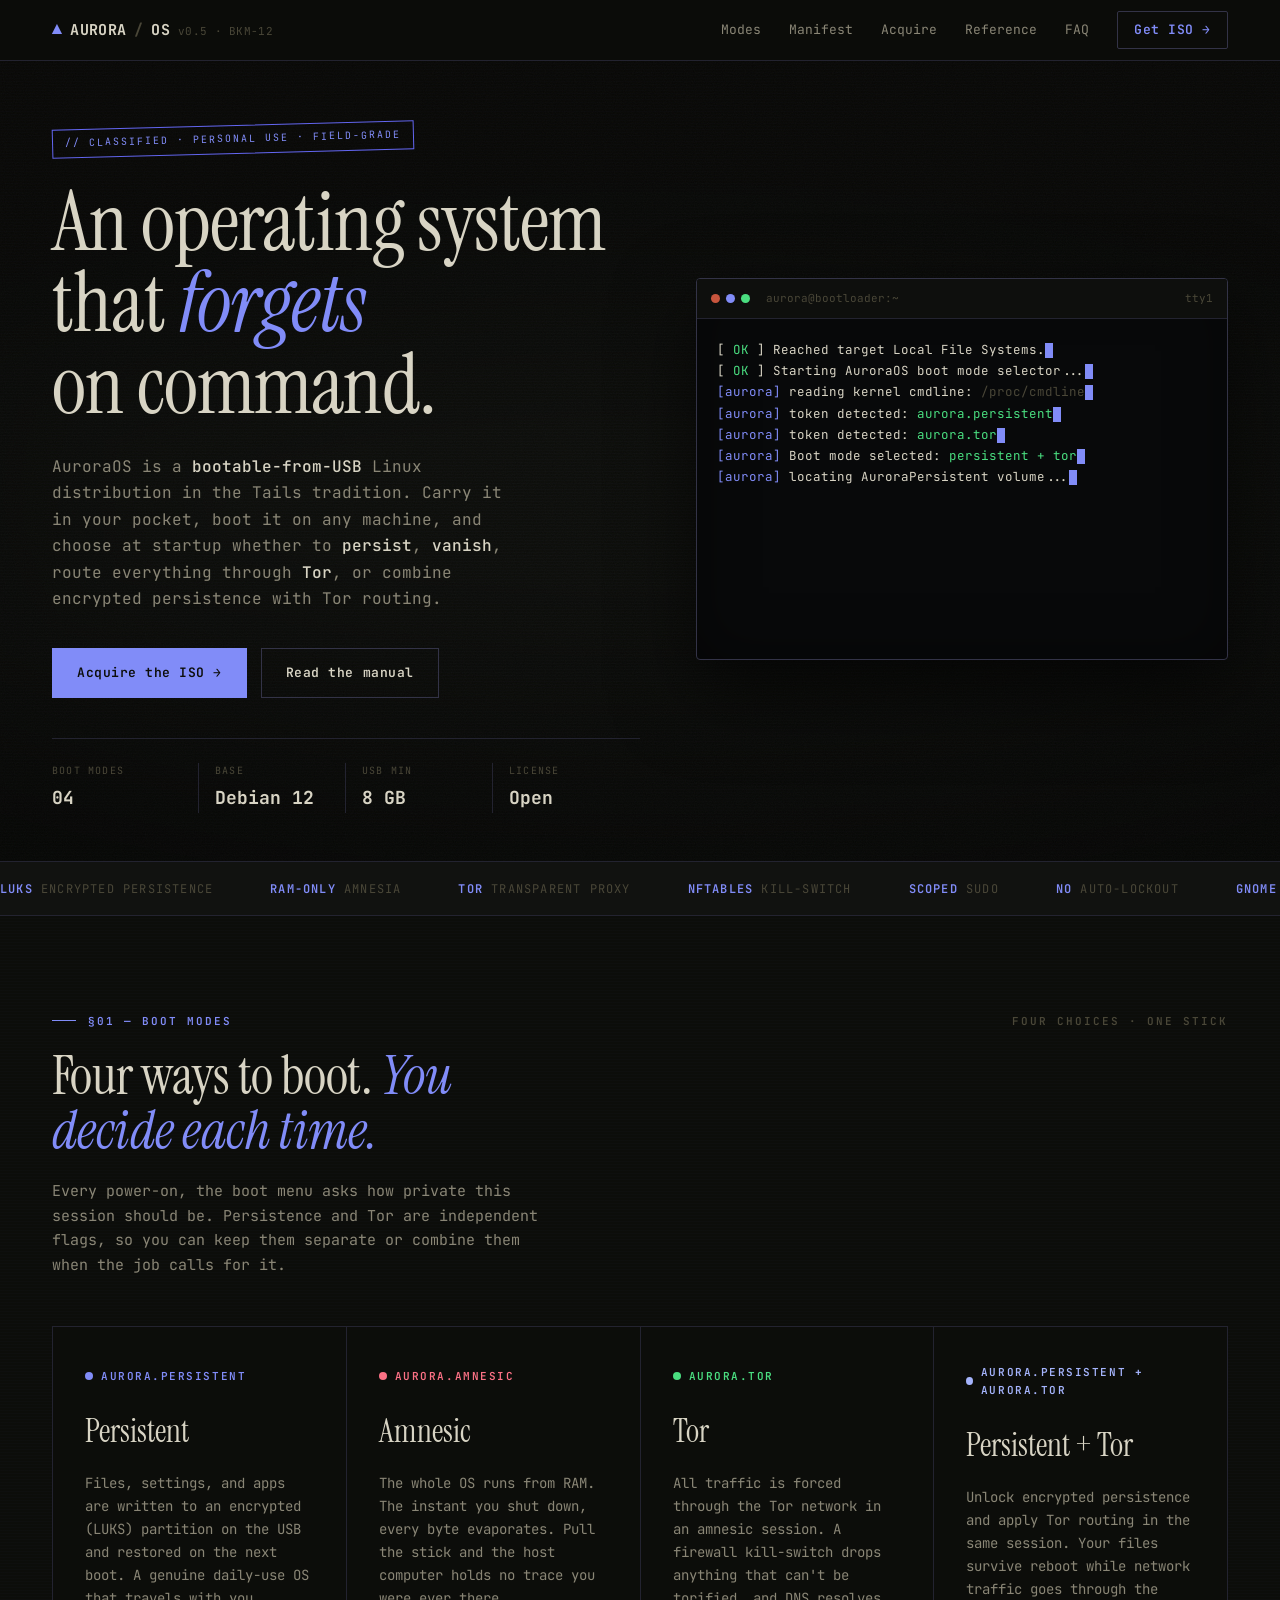
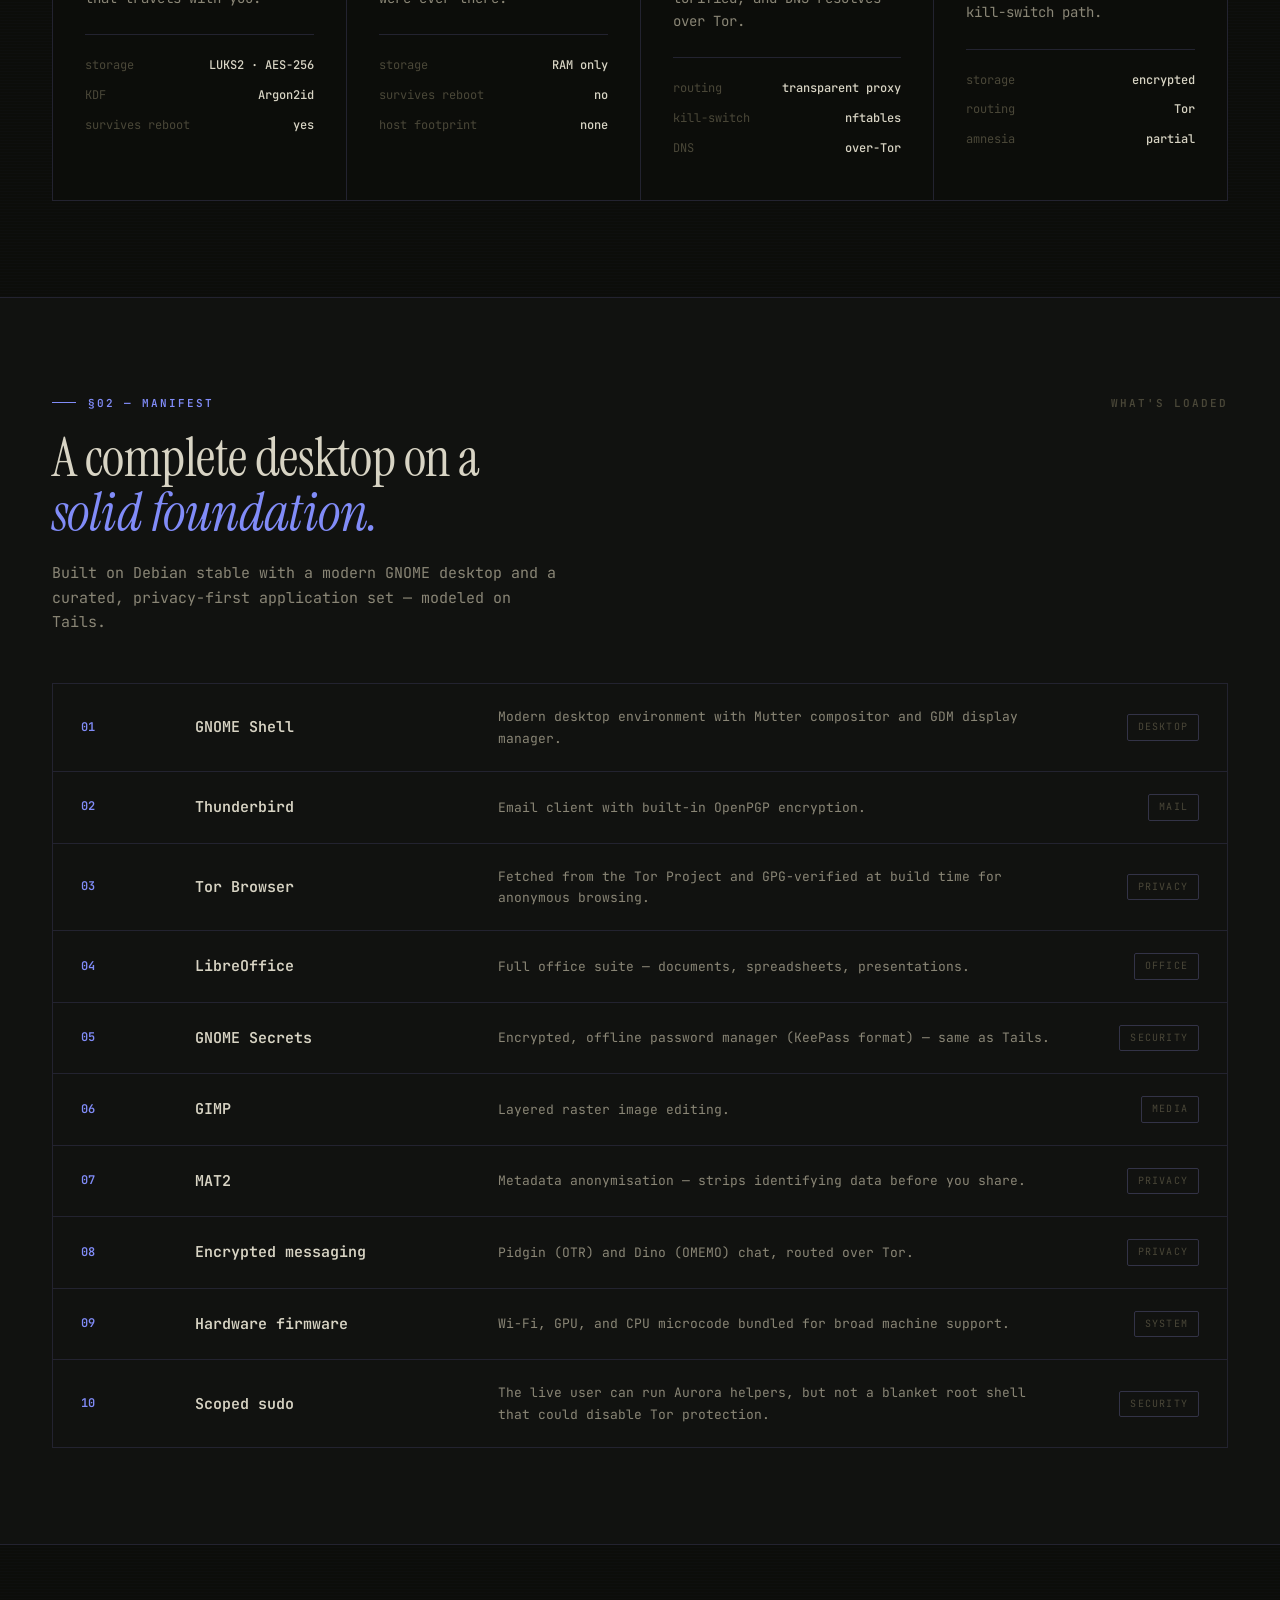
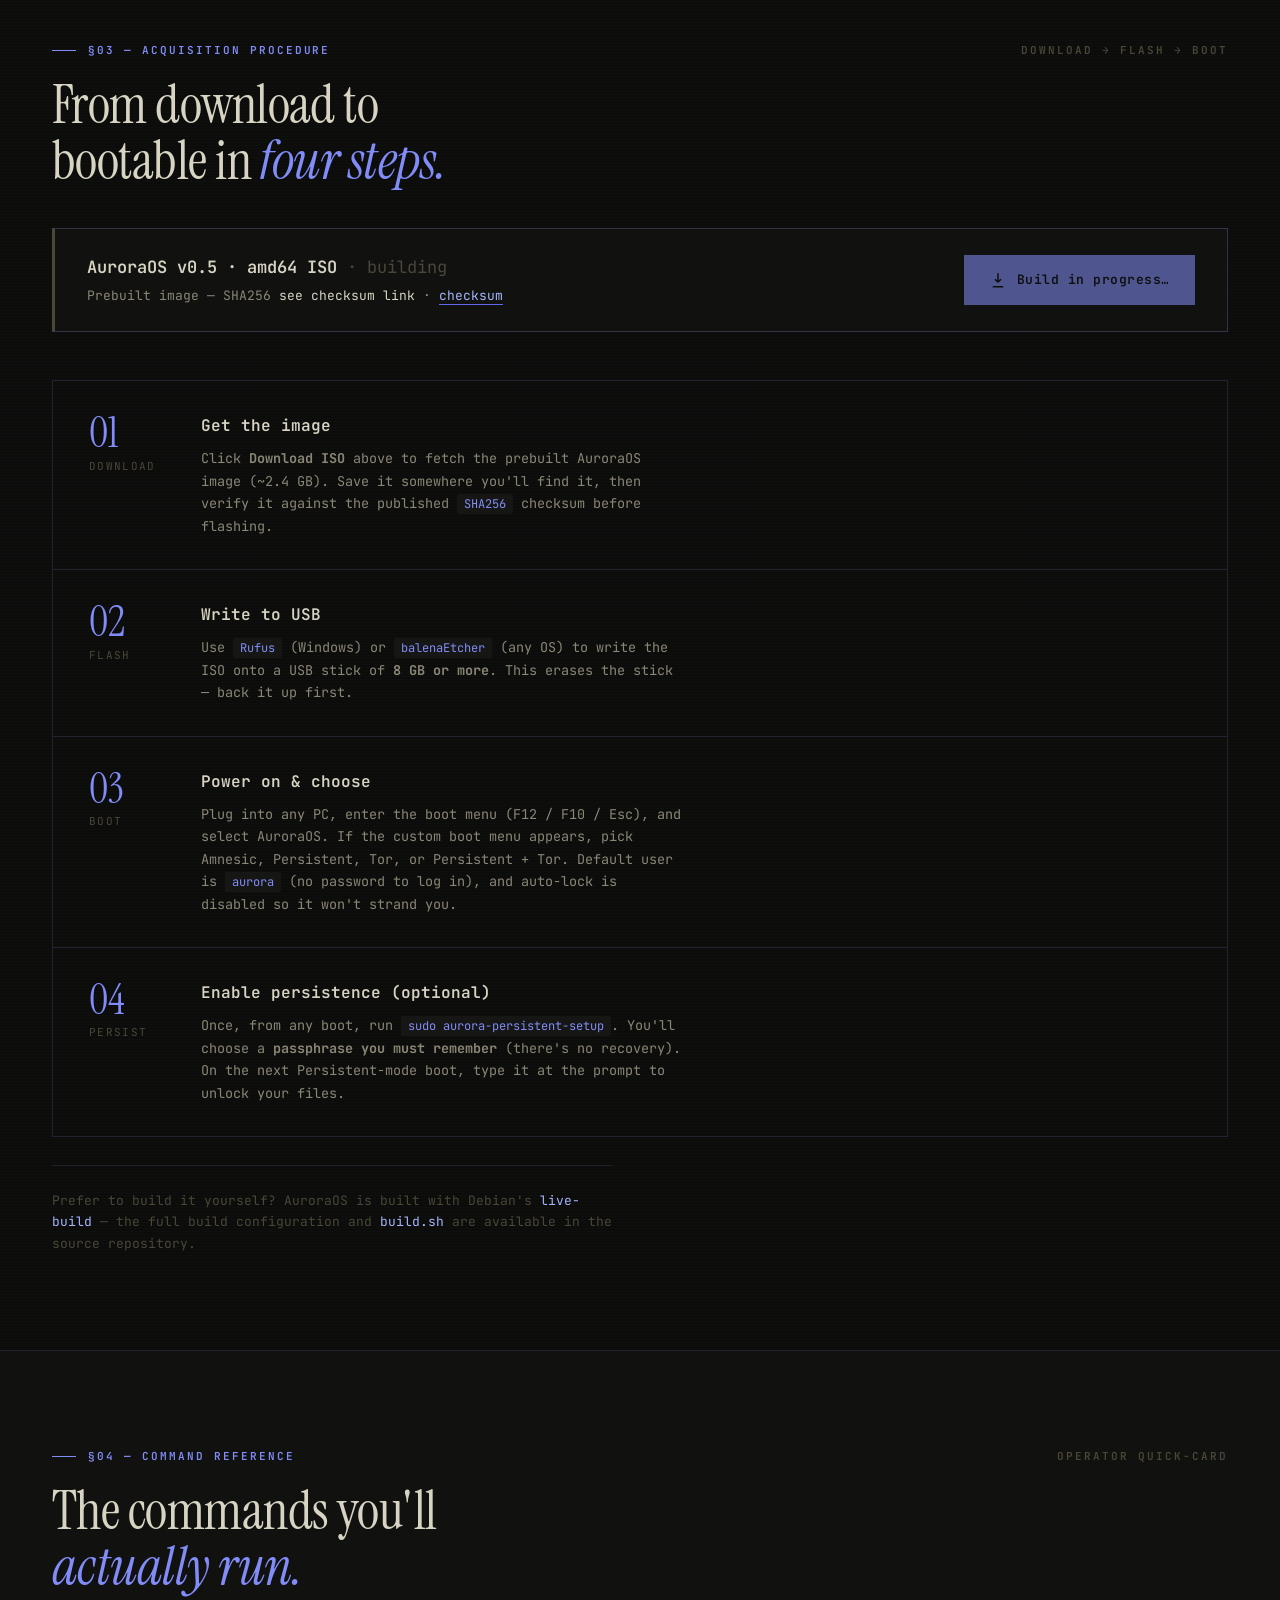
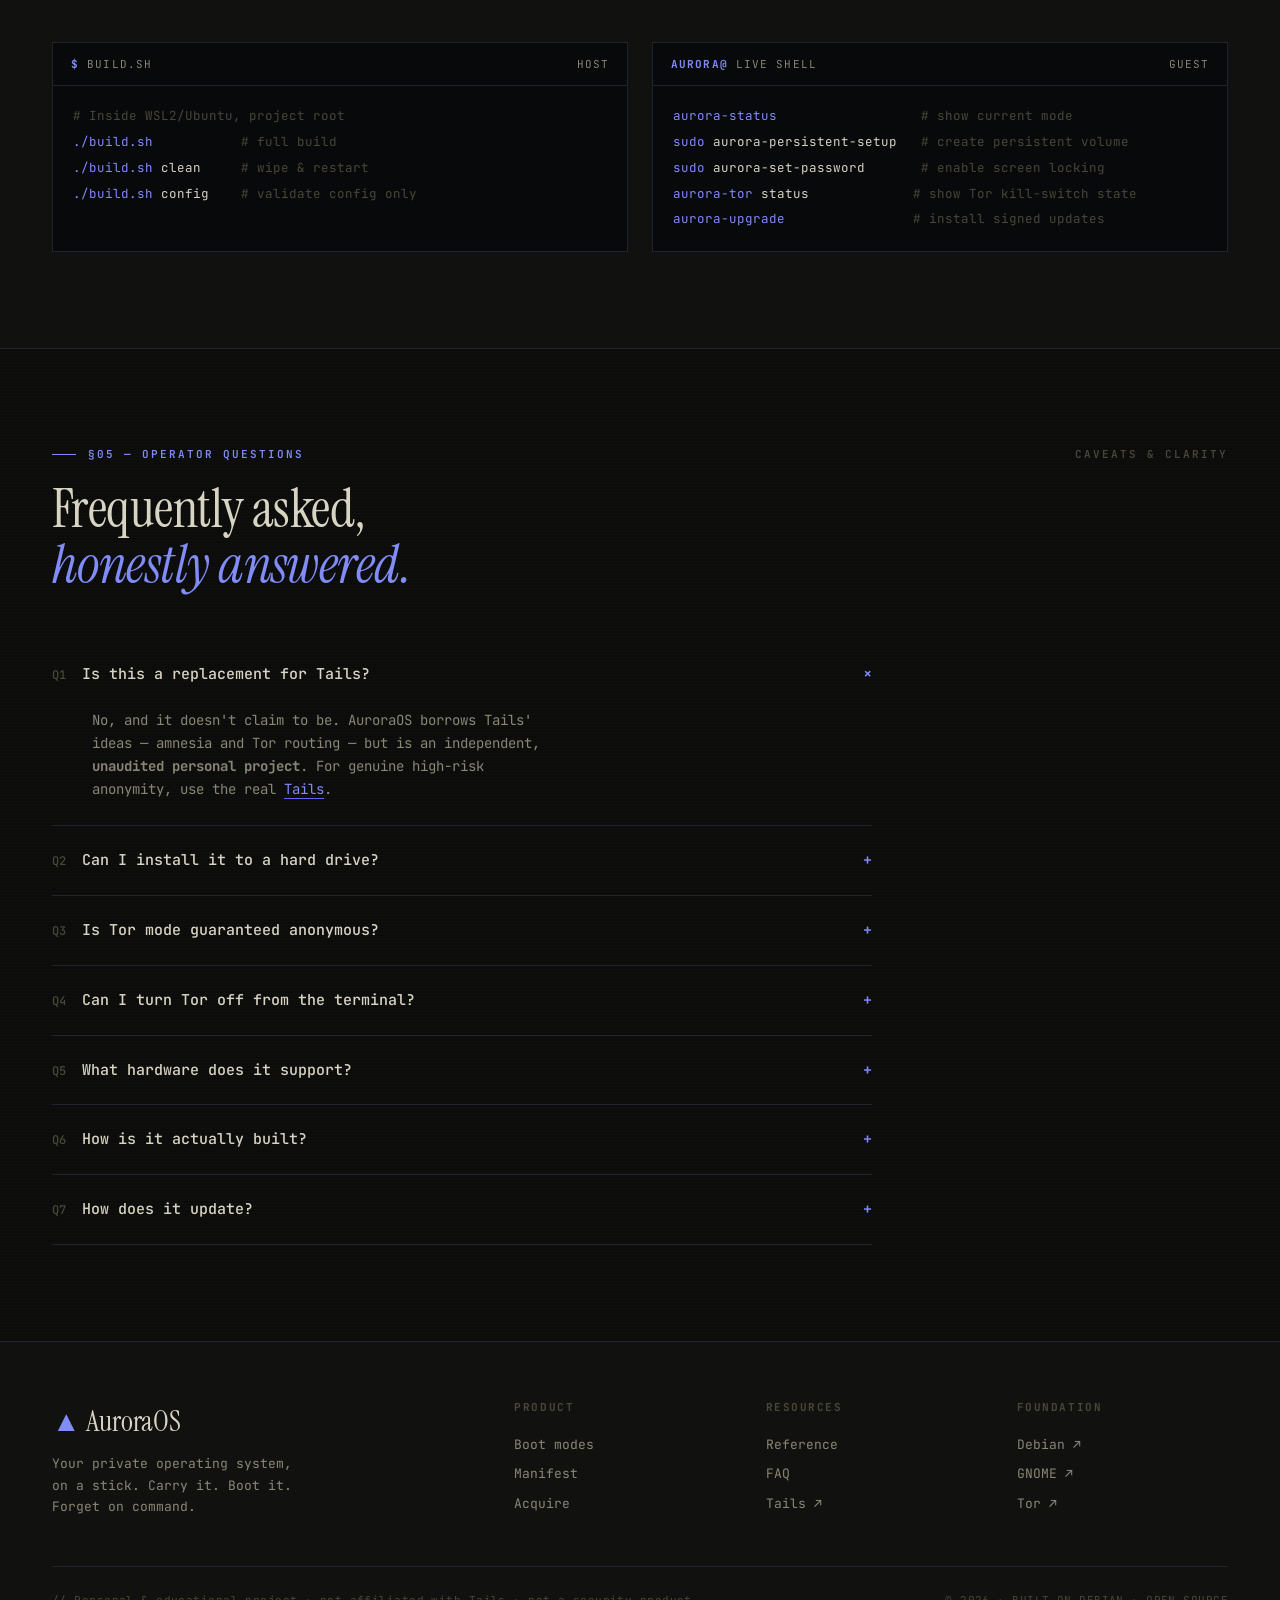
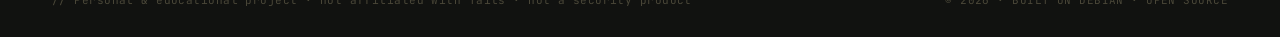
==== website/index.html @ 90c376b3 "Initial public release — AuroraOS v0.5 A Tails-inspired Debian (Bookworm) live distro built with liv" ====
<!DOCTYPE html>
<html lang="en">
<head>
  <meta charset="UTF-8" />
  <meta name="viewport" content="width=device-width, initial-scale=1.0" />
  <meta name="description" content="AuroraOS — a private operating system on a stick. Boot from USB into Amnesic, Persistent, Tor, or Persistent + Tor mode. Built on Debian + GNOME." />
  <meta name="theme-color" content="#0c0d0a" />
  <title>AuroraOS // Field Manual</title>
  <link rel="icon" type="image/svg+xml" href="favicon.svg" />
  <link rel="stylesheet" href="styles.css?v=indigo5" />
</head>
<body>
  <div class="fx-grain" aria-hidden="true"></div>
  <div class="fx-noise" aria-hidden="true"></div>

  <div class="wrap">
    <!-- NAV -->
    <nav class="nav">
      <div class="nav__inner">
        <a href="#top" class="nav__brand">
          <span class="glyph">▲</span> AURORA<span style="color:var(--ink-faint)">/</span>OS
          <span class="id">v0.5 · BKM-12</span>
        </a>
        <div class="nav__links" id="navLinks">
          <a href="#modes">Modes</a>
          <a href="#features">Manifest</a>
          <a href="#download">Acquire</a>
          <a href="#docs">Reference</a>
          <a href="#faq">FAQ</a>
          <a href="#download" class="pill">Get ISO →</a>
        </div>
        <button class="nav__burger" id="burger" aria-label="Menu" aria-controls="navLinks" aria-expanded="false">≡</button>
      </div>
    </nav>

    <!-- HERO -->
    <header class="hero" id="top">
      <div class="hero__grid">
        <div>
          <span class="hero__stamp">// Classified · Personal Use · Field-Grade</span>
          <h1 class="hero__title">
            An operating system<br />that <em>forgets</em><br />on command.
          </h1>
          <p class="hero__lede">
            AuroraOS is a <strong>bootable-from-USB</strong> Linux distribution in the Tails
            tradition. Carry it in your pocket, boot it on any machine, and choose at startup
            whether to <strong>persist</strong>, <strong>vanish</strong>, route everything
            through <strong>Tor</strong>, or combine encrypted persistence with Tor routing.
          </p>
          <div class="hero__cta">
            <a href="#download" class="btn btn--primary">Acquire the ISO →</a>
            <a href="#docs" class="btn btn--ghost">Read the manual</a>
          </div>
          <div class="hero__meta">
            <div><div class="k">Boot modes</div><div class="v">04</div></div>
            <div><div class="k">Base</div><div class="v">Debian 12</div></div>
            <div><div class="k">USB min</div><div class="v">8 GB</div></div>
            <div><div class="k">License</div><div class="v">Open</div></div>
          </div>
        </div>

        <!-- The memorable element: a live boot sequence terminal -->
        <div class="term" id="bootTerm">
          <div class="term__bar">
            <span class="dots"><i></i><i></i><i></i></span>
            <span>aurora@bootloader:~</span>
            <span class="right">tty1</span>
          </div>
          <div class="term__body" id="bootLog"></div>
        </div>
      </div>
    </header>

    <!-- MARQUEE -->
    <div class="strip" aria-hidden="true">
      <div class="strip__track">
        <span><b>LUKS</b> encrypted persistence</span>
        <span><b>RAM-only</b> amnesia</span>
        <span><b>Tor</b> transparent proxy</span>
        <span><b>nftables</b> kill-switch</span>
        <span><b>Scoped</b> sudo</span>
        <span><b>No</b> auto-lockout</span>
        <span><b>GNOME</b> desktop</span>
        <span><b>Debian bookworm</b> foundation</span>
        <span><b>LUKS</b> encrypted persistence</span>
        <span><b>RAM-only</b> amnesia</span>
        <span><b>Tor</b> transparent proxy</span>
        <span><b>nftables</b> kill-switch</span>
        <span><b>Scoped</b> sudo</span>
        <span><b>No</b> auto-lockout</span>
        <span><b>GNOME</b> desktop</span>
        <span><b>Debian bookworm</b> foundation</span>
      </div>
    </div>

    <!-- MODES -->
    <section class="section" id="modes">
      <div class="marker reveal">§01 — Boot Modes <span class="coord">four choices · one stick</span></div>
      <h2 class="section__title reveal">Four ways to boot. <em>You decide each time.</em></h2>
      <p class="section__lede reveal">
        Every power-on, the boot menu asks how private this session should be. Persistence and
        Tor are independent flags, so you can keep them separate or combine them when the job
        calls for it.
      </p>
      <div class="modes">
        <article class="mode mode--persist reveal">
          <div class="mode__tag"><span class="dot"></span> aurora.persistent</div>
          <h3>Persistent</h3>
          <p>Files, settings, and apps are written to an encrypted (LUKS) partition on the USB
          and restored on the next boot. A genuine daily-use OS that travels with you.</p>
          <div class="mode__specs">
            <div><span>storage</span><b>LUKS2 · AES-256</b></div>
            <div><span>KDF</span><b>Argon2id</b></div>
            <div><span>survives reboot</span><b>yes</b></div>
          </div>
        </article>
        <article class="mode mode--amnesic reveal">
          <div class="mode__tag"><span class="dot"></span> aurora.amnesic</div>
          <h3>Amnesic</h3>
          <p>The whole OS runs from RAM. The instant you shut down, every byte evaporates.
          Pull the stick and the host computer holds no trace you were ever there.</p>
          <div class="mode__specs">
            <div><span>storage</span><b>RAM only</b></div>
            <div><span>survives reboot</span><b>no</b></div>
            <div><span>host footprint</span><b>none</b></div>
          </div>
        </article>
        <article class="mode mode--tor reveal">
          <div class="mode__tag"><span class="dot"></span> aurora.tor</div>
          <h3>Tor</h3>
          <p>All traffic is forced through the Tor network in an amnesic session. A firewall
          kill-switch drops anything that can't be torified, and DNS resolves over Tor.</p>
          <div class="mode__specs">
            <div><span>routing</span><b>transparent proxy</b></div>
            <div><span>kill-switch</span><b>nftables</b></div>
            <div><span>DNS</span><b>over-Tor</b></div>
          </div>
        </article>
        <article class="mode mode--combo reveal">
          <div class="mode__tag"><span class="dot"></span> aurora.persistent + aurora.tor</div>
          <h3>Persistent + Tor</h3>
          <p>Unlock encrypted persistence and apply Tor routing in the same session. Your files
          survive reboot while network traffic goes through the kill-switch path.</p>
          <div class="mode__specs">
            <div><span>storage</span><b>encrypted</b></div>
            <div><span>routing</span><b>Tor</b></div>
            <div><span>amnesia</span><b>partial</b></div>
          </div>
        </article>
      </div>
    </section>

    <!-- FEATURES / MANIFEST -->
    <section class="section--banded" id="features">
      <div class="inner">
        <div class="marker reveal">§02 — Manifest <span class="coord">what's loaded</span></div>
        <h2 class="section__title reveal">A complete desktop on a <em>solid foundation.</em></h2>
        <p class="section__lede reveal">
          Built on Debian stable with a modern GNOME desktop and a curated,
          privacy-first application set — modeled on Tails.
        </p>
        <div class="specs reveal">
          <div class="specs__row"><span class="specs__num">01</span><span class="specs__name">GNOME Shell</span><span class="specs__desc">Modern desktop environment with Mutter compositor and GDM display manager.</span><span class="specs__cat">Desktop</span></div>
          <div class="specs__row"><span class="specs__num">02</span><span class="specs__name">Thunderbird</span><span class="specs__desc">Email client with built-in OpenPGP encryption.</span><span class="specs__cat">Mail</span></div>
          <div class="specs__row"><span class="specs__num">03</span><span class="specs__name">Tor Browser</span><span class="specs__desc">Fetched from the Tor Project and GPG-verified at build time for anonymous browsing.</span><span class="specs__cat">Privacy</span></div>
          <div class="specs__row"><span class="specs__num">04</span><span class="specs__name">LibreOffice</span><span class="specs__desc">Full office suite — documents, spreadsheets, presentations.</span><span class="specs__cat">Office</span></div>
          <div class="specs__row"><span class="specs__num">05</span><span class="specs__name">GNOME Secrets</span><span class="specs__desc">Encrypted, offline password manager (KeePass format) — same as Tails.</span><span class="specs__cat">Security</span></div>
          <div class="specs__row"><span class="specs__num">06</span><span class="specs__name">GIMP</span><span class="specs__desc">Layered raster image editing.</span><span class="specs__cat">Media</span></div>
          <div class="specs__row"><span class="specs__num">07</span><span class="specs__name">MAT2</span><span class="specs__desc">Metadata anonymisation — strips identifying data before you share.</span><span class="specs__cat">Privacy</span></div>
          <div class="specs__row"><span class="specs__num">08</span><span class="specs__name">Encrypted messaging</span><span class="specs__desc">Pidgin (OTR) and Dino (OMEMO) chat, routed over Tor.</span><span class="specs__cat">Privacy</span></div>
          <div class="specs__row"><span class="specs__num">09</span><span class="specs__name">Hardware firmware</span><span class="specs__desc">Wi-Fi, GPU, and CPU microcode bundled for broad machine support.</span><span class="specs__cat">System</span></div>
          <div class="specs__row"><span class="specs__num">10</span><span class="specs__name">Scoped sudo</span><span class="specs__desc">The live user can run Aurora helpers, but not a blanket root shell that could disable Tor protection.</span><span class="specs__cat">Security</span></div>
        </div>
      </div>
    </section>

    <!-- ACQUIRE / DOWNLOAD -->
    <section class="section" id="download">
      <div class="marker reveal">§03 — Acquisition Procedure <span class="coord">download → flash → boot</span></div>
      <h2 class="section__title reveal">From download to bootable in <em>four steps.</em></h2>

      <!-- Download CTA -->
      <div class="dl reveal" id="dlBox">
        <div class="dl__left">
          <div class="dl__name">AuroraOS <span id="dlVer">v0.5</span> · amd64 ISO</div>
          <div class="dl__sub" id="dlSub">
            Prebuilt image — SHA256 <code id="dlSha">loading…</code>
            · <a href="https://auroraos-download.rob74752.workers.dev/auroraos-0.1-amd64.iso.sha256">checksum</a>
          </div>
        </div>
        <a class="btn btn--primary dl__btn" id="dlBtn" href="https://auroraos-download.rob74752.workers.dev/auroraos-0.1-amd64.iso" download>
          <svg viewBox="0 0 24 24" width="18" height="18" fill="none" stroke="currentColor" stroke-width="2"><path d="M12 3v12m0 0l-4-4m4 4l4-4M5 21h14"/></svg>
          <span id="dlBtnText">Download ISO</span>
        </a>
      </div>

      <div class="proc reveal">
        <div class="proc__step">
          <div class="proc__num">01<small>DOWNLOAD</small></div>
          <div class="proc__body">
            <h4>Get the image</h4>
            <p>Click <strong>Download ISO</strong> above to fetch the prebuilt AuroraOS image (~2.4 GB). Save it
            somewhere you'll find it, then verify it against the published
            <code>SHA256</code> checksum before flashing.</p>
          </div>
        </div>
        <div class="proc__step">
          <div class="proc__num">02<small>FLASH</small></div>
          <div class="proc__body">
            <h4>Write to USB</h4>
            <p>Use <code>Rufus</code> (Windows) or <code>balenaEtcher</code> (any OS) to write the ISO onto a
            USB stick of <strong>8 GB or more</strong>. This erases the stick — back it up first.</p>
          </div>
        </div>
        <div class="proc__step">
          <div class="proc__num">03<small>BOOT</small></div>
          <div class="proc__body">
            <h4>Power on &amp; choose</h4>
            <p>Plug into any PC, enter the boot menu (F12 / F10 / Esc), and select AuroraOS. If the
            custom boot menu appears, pick Amnesic, Persistent, Tor, or Persistent + Tor. Default user is
            <code>aurora</code> (no password to log in), and auto-lock is disabled so it won't strand you.</p>
          </div>
        </div>
        <div class="proc__step">
          <div class="proc__num">04<small>PERSIST</small></div>
          <div class="proc__body">
            <h4>Enable persistence (optional)</h4>
            <p>Once, from any boot, run <code>sudo aurora-persistent-setup</code>. You'll choose a
            <strong>passphrase you must remember</strong> (there's no recovery). On the next Persistent-mode
            boot, type it at the prompt to unlock your files.</p>
          </div>
        </div>
      </div>

      <p class="proc__note reveal">
        Prefer to build it yourself? AuroraOS is built with Debian's <code>live-build</code> — the full
        build configuration and <code>build.sh</code> are available in the source repository.
      </p>
    </section>

    <!-- REFERENCE / COMMANDS -->
    <section class="section--banded" id="docs">
      <div class="inner">
        <div class="marker reveal">§04 — Command Reference <span class="coord">operator quick-card</span></div>
        <h2 class="section__title reveal">The commands you'll <em>actually run.</em></h2>
        <div class="cmds">
          <div class="cmd-block reveal">
            <div class="cmd-block__hd"><span><b>$</b> build.sh</span><span>host</span></div>
<pre><code><span class="c"># Inside WSL2/Ubuntu, project root</span>
<span class="k">./build.sh</span>           <span class="c"># full build</span>
<span class="k">./build.sh</span> clean     <span class="c"># wipe &amp; restart</span>
<span class="k">./build.sh</span> config    <span class="c"># validate config only</span></code></pre>
          </div>
          <div class="cmd-block reveal">
            <div class="cmd-block__hd"><span><b>aurora@</b> live shell</span><span>guest</span></div>
<pre><code><span class="k">aurora-status</span>                  <span class="c"># show current mode</span>
<span class="k">sudo</span> aurora-persistent-setup   <span class="c"># create persistent volume</span>
<span class="k">sudo</span> aurora-set-password       <span class="c"># enable screen locking</span>
<span class="k">aurora-tor</span> status             <span class="c"># show Tor kill-switch state</span>
<span class="k">aurora-upgrade</span>                <span class="c"># install signed updates</span></code></pre>
          </div>
        </div>
      </div>
    </section>

    <!-- FAQ -->
    <section class="section" id="faq">
      <div class="marker reveal">§05 — Operator Questions <span class="coord">caveats &amp; clarity</span></div>
      <h2 class="section__title reveal">Frequently asked, <em>honestly answered.</em></h2>
      <div class="faq reveal">
        <details class="faq__item" open>
          <summary><span><span class="q">Q1</span>Is this a replacement for Tails?</span><span class="arrow">+</span></summary>
          <div class="faq__ans"><p>No, and it doesn't claim to be. AuroraOS borrows Tails' ideas — amnesia and Tor routing — but is an independent, <strong>unaudited personal project</strong>. For genuine high-risk anonymity, use the real <a href="https://tails.net" target="_blank" rel="noopener">Tails</a>.</p></div>
        </details>
        <details class="faq__item">
          <summary><span><span class="q">Q2</span>Can I install it to a hard drive?</span><span class="arrow">+</span></summary>
          <div class="faq__ans"><p>AuroraOS is a <strong>live USB</strong> system by design — it runs from RAM and an optional encrypted partition on the stick itself. In Amnesic mode it doesn't write to the host's internal drives; like any OS it <em>can</em> see them if you choose to mount them.</p></div>
        </details>
        <details class="faq__item">
          <summary><span><span class="q">Q3</span>Is Tor mode guaranteed anonymous?</span><span class="arrow">+</span></summary>
          <div class="faq__ans"><p>No. It's configured in good faith (transparent proxy + firewall kill-switch + DNS-over-Tor) but <strong>has not been traffic-leak audited</strong>. Browser leaks, app telemetry, and fingerprinting can still de-anonymize you. Treat it as stronger than normal browsing, not magic.</p></div>
        </details>
        <details class="faq__item">
          <summary><span><span class="q">Q4</span>Can I turn Tor off from the terminal?</span><span class="arrow">+</span></summary>
          <div class="faq__ans"><p>Not as the normal live user. That is deliberate: if a desktop session is compromised, it should not be able to drop the kill-switch and leak your real IP. To leave Tor mode, reboot and choose Amnesic or Persistent.</p></div>
        </details>
        <details class="faq__item">
          <summary><span><span class="q">Q5</span>What hardware does it support?</span><span class="arrow">+</span></summary>
          <div class="faq__ans"><p>Any amd64 (64-bit x86) PC that boots from USB. AuroraOS includes UEFI Secure Boot support, but firmware can still be awkward; if boot fails, test with Secure Boot disabled.</p></div>
        </details>
        <details class="faq__item">
          <summary><span><span class="q">Q6</span>How is it actually built?</span><span class="arrow">+</span></summary>
          <div class="faq__ans"><p>With Debian's <code>live-build</code>, the same toolchain behind Tails, Kali, and Parrot. The repo holds the config; <code>build.sh</code> assembles a hybrid ISO.</p></div>
        </details>
        <details class="faq__item">
          <summary><span><span class="q">Q7</span>How does it update?</span><span class="arrow">+</span></summary>
          <div class="faq__ans"><p>Like Tails — not with <code>apt</code>, but by replacing the whole system image with a <strong>cryptographically signed</strong> one. The built-in <strong>AuroraOS Upgrader</strong> notifies you when a new version exists; one click verifies the signature and SHA-256, then atomically swaps the image on the USB (keeping the old one as a rollback). In Tor mode the download routes over Tor. An unsigned or tampered update is <strong>refused</strong>.</p></div>
        </details>
      </div>
    </section>

    <!-- FOOTER -->
    <footer class="footer">
      <div class="footer__inner">
        <div class="footer__top">
          <div>
            <div class="footer__brand"><span class="glyph">▲</span> AuroraOS</div>
            <div class="footer__motto">Your private operating system, on a stick. Carry it. Boot it. Forget on command.</div>
          </div>
          <div class="footer__col"><h5>Product</h5><a href="#modes">Boot modes</a><a href="#features">Manifest</a><a href="#download">Acquire</a></div>
          <div class="footer__col"><h5>Resources</h5><a href="#docs">Reference</a><a href="#faq">FAQ</a><a href="https://tails.net" target="_blank" rel="noopener">Tails ↗</a></div>
          <div class="footer__col"><h5>Foundation</h5><a href="https://www.debian.org" target="_blank" rel="noopener">Debian ↗</a><a href="https://www.gnome.org" target="_blank" rel="noopener">GNOME ↗</a><a href="https://www.torproject.org" target="_blank" rel="noopener">Tor ↗</a></div>
        </div>
        <div class="footer__bot">
          <span>// Personal &amp; educational project · not affiliated with Tails · not a security product</span>
          <span id="year"></span>
        </div>
      </div>
    </footer>
  </div>

  <script src="app.js?v=indigo5"></script>
</body>
</html>
---- website/styles.css ----
/* =============================================================================
   AuroraOS — field-manual aesthetic
   Monospace-forward, dark CRT, single electric-indigo accent.
   Deliberately NOT a SaaS gradient landing page.
   ============================================================================= */

@import url('https://fonts.googleapis.com/css2?family=JetBrains+Mono:wght@400;500;600;700&family=Instrument+Serif:ital@0;1&display=swap');

:root {
  --bg:        #0c0d0a;
  --bg-2:      #111210;
  --bg-3:      #161714;
  --ink:       #d8d4c4;        /* warm off-white, like aged paper-on-screen */
  --ink-dim:   #8a8676;
  --ink-faint: #4a4738;
  --line:      #232330;
  --line-2:    #333347;
  --accent:     #818cf8;       /* electric indigo — the ONE accent */
  --accent-dim: #6366f1;
  --accent-soft:#a5b4fc;
  --green:     #4ade80;        /* used sparingly: "ok"/success states only */
  --red:       #fb7185;        /* used sparingly: "amnesic"/destructive */
  --mono:      'JetBrains Mono', ui-monospace, 'SF Mono', monospace;
  --serif:     'Instrument Serif', Georgia, serif;
  --maxw:      1240px;
}

* { margin: 0; padding: 0; box-sizing: border-box; }
html { scroll-behavior: smooth; }

body {
  font-family: var(--mono);
  background: var(--bg);
  color: var(--ink);
  font-size: 15px;
  line-height: 1.65;
  overflow-x: hidden;
  -webkit-font-smoothing: antialiased;
  /* faint scanline + grain atmosphere */
  background-image:
    repeating-linear-gradient(0deg, rgba(129,140,248,0.016) 0px, rgba(129,140,248,0.016) 1px, transparent 1px, transparent 3px);
}

::selection { background: var(--accent); color: var(--bg); }
a { color: inherit; text-decoration: none; }
code, .mono { font-family: var(--mono); }

/* CRT vignette + grain overlay (fixed, sits above bg, below content) */
.fx-grain {
  position: fixed; inset: 0; z-index: 1; pointer-events: none;
  background:
    radial-gradient(ellipse 120% 100% at 50% 0%, transparent 60%, rgba(0,0,0,0.5) 100%),
    radial-gradient(ellipse 100% 80% at 50% 100%, transparent 60%, rgba(0,0,0,0.4) 100%);
  mix-blend-mode: multiply;
}
.fx-noise {
  position: fixed; inset: 0; z-index: 2; pointer-events: none; opacity: 0.04;
  background-image: url("data:image/svg+xml,%3Csvg xmlns='http://www.w3.org/2000/svg' width='200' height='200'%3E%3Cfilter id='n'%3E%3CfeTurbulence type='fractalNoise' baseFrequency='0.9' numOctaves='3'/%3E%3C/filter%3E%3Crect width='100%25' height='100%25' filter='url(%23n)'/%3E%3C/svg%3E");
}

/* wrapper for content above overlays */
.wrap { position: relative; z-index: 5; }

/* ---- Reusable: section header marker ---- */
.marker {
  display: flex; align-items: center; gap: 12px;
  font-size: 11px; letter-spacing: 0.18em; text-transform: uppercase;
  color: var(--accent); font-weight: 600; margin-bottom: 18px;
}
.marker::before { content: ''; width: 24px; height: 1px; background: var(--accent); }
.marker .coord { color: var(--ink-faint); margin-left: auto; }

/* ---- Nav ---- */
.nav {
  position: sticky; top: 0; z-index: 50;
  background: rgba(12,13,10,0.85); backdrop-filter: blur(8px);
  border-bottom: 1px solid var(--line);
}
.nav__inner {
  max-width: var(--maxw); margin: 0 auto; padding: 0 32px;
  display: flex; align-items: center; height: 60px; gap: 32px;
}
.nav__brand {
  display: flex; align-items: baseline; gap: 8px; font-weight: 700;
  letter-spacing: 0.02em;
}
.nav__brand .glyph { color: var(--accent); font-size: 1.1em; }
.nav__brand .id { color: var(--ink-faint); font-size: 11px; font-weight: 400; }
.nav__links { display: flex; gap: 28px; margin-left: auto; align-items: center; }
.nav__links a {
  font-size: 13px; color: var(--ink-dim); transition: color .15s;
  position: relative;
}
.nav__links a:hover { color: var(--accent); }
.nav__links .pill {
  border: 1px solid var(--line-2); padding: 7px 16px; border-radius: 2px;
  color: var(--accent); font-weight: 600; letter-spacing: 0.04em;
}
.nav__links .pill:hover { background: var(--accent); color: var(--bg); border-color: var(--accent); }
.nav__burger { display: none; background: none; border: 1px solid var(--line-2); color: var(--ink); padding: 6px 10px; cursor: pointer; font-family: var(--mono); }

/* ---- Hero ---- */
.hero { max-width: var(--maxw); margin: 0 auto; padding: 64px 32px 48px; }
.hero__grid {
  display: grid; grid-template-columns: 1.05fr 0.95fr; gap: 56px; align-items: center;
}
.hero__stamp {
  display: inline-block; border: 1px solid var(--accent-dim); color: var(--accent);
  font-size: 10px; letter-spacing: 0.2em; padding: 5px 12px; text-transform: uppercase;
  margin-bottom: 28px; transform: rotate(-1.5deg);
}
.hero__title {
  font-family: var(--serif); font-weight: 400;
  font-size: clamp(2.8rem, 6.5vw, 5.2rem); line-height: 0.98;
  letter-spacing: -0.01em; margin-bottom: 28px;
}
.hero__title em { color: var(--accent); font-style: italic; }
.hero__lede {
  font-size: 16px; color: var(--ink-dim); max-width: 46ch; margin-bottom: 36px;
}
.hero__lede strong { color: var(--ink); font-weight: 500; }
.hero__cta { display: flex; gap: 14px; flex-wrap: wrap; margin-bottom: 40px; }

.btn {
  font-family: var(--mono); font-size: 13px; font-weight: 600;
  letter-spacing: 0.04em; padding: 13px 24px; cursor: pointer;
  border: 1px solid; transition: all .18s; display: inline-flex; align-items: center; gap: 10px;
}
.btn--primary { background: var(--accent); color: var(--bg); border-color: var(--accent); }
.btn--primary:hover { background: transparent; color: var(--accent); }
.btn--ghost { background: transparent; color: var(--ink); border-color: var(--line-2); }
.btn--ghost:hover { border-color: var(--accent); color: var(--accent); }

.hero__meta {
  display: grid; grid-template-columns: repeat(4, 1fr); gap: 0;
  border-top: 1px solid var(--line); padding-top: 24px;
}
.hero__meta > div { border-right: 1px solid var(--line); padding: 0 16px; }
.hero__meta > div:first-child { padding-left: 0; }
.hero__meta > div:last-child { border-right: none; }
.hero__meta .k { font-size: 10px; color: var(--ink-faint); text-transform: uppercase; letter-spacing: 0.12em; }
.hero__meta .v { font-size: 18px; font-weight: 700; color: var(--ink); margin-top: 4px; }

/* ---- Boot terminal (the memorable element) ---- */
.term {
  background: #08090a; border: 1px solid var(--line-2); border-radius: 4px;
  box-shadow: 0 30px 80px rgba(0,0,0,0.6), inset 0 0 60px rgba(0,0,0,0.4);
  overflow: hidden; font-size: 12.5px; line-height: 1.7;
}
.term__bar {
  display: flex; align-items: center; gap: 8px;
  padding: 10px 14px; background: #0e0f0d; border-bottom: 1px solid var(--line);
  font-size: 11px; color: var(--ink-faint);
}
.term__bar .dots { display: flex; gap: 6px; margin-right: 8px; }
.term__bar .dots i { width: 9px; height: 9px; border-radius: 50%; background: var(--ink-faint); display: block; }
.term__bar .dots i:nth-child(1){background:#c8553d} .term__bar .dots i:nth-child(2){background:var(--accent)} .term__bar .dots i:nth-child(3){background:var(--green)}
.term__bar .right { margin-left: auto; }
.term__body { padding: 20px; height: 340px; overflow: hidden; font-family: var(--mono); }
.term__body .ln { white-space: pre-wrap; }
.t-amber { color: var(--accent); } .t-green { color: var(--green); } .t-red { color: var(--red); }
.t-dim { color: var(--ink-faint); } .t-ok { color: var(--green); }
.term__cursor { display: inline-block; width: 8px; height: 15px; background: var(--accent); vertical-align: text-bottom; animation: blink 1.1s steps(1) infinite; }
@keyframes blink { 50% { opacity: 0; } }

/* ---- Marquee strip ---- */
.strip {
  border-block: 1px solid var(--line); background: var(--bg-2);
  overflow: hidden; white-space: nowrap; padding: 14px 0;
}
.strip__track { display: inline-block; animation: marquee 32s linear infinite; }
.strip__track span {
  font-size: 12px; color: var(--ink-faint); letter-spacing: 0.1em;
  text-transform: uppercase; margin-right: 48px;
}
.strip__track span b { color: var(--accent); font-weight: 600; }
@keyframes marquee { to { transform: translateX(-50%); } }

/* ---- Generic section ---- */
.section { max-width: var(--maxw); margin: 0 auto; padding: 96px 32px; }
.section--banded { max-width: none; background: var(--bg-2); border-block: 1px solid var(--line); }
.section--banded > .inner { max-width: var(--maxw); margin: 0 auto; padding: 96px 32px; }
.section__title {
  font-family: var(--serif); font-weight: 400;
  font-size: clamp(2rem, 4.5vw, 3.4rem); line-height: 1.02; letter-spacing: -0.01em;
  max-width: 18ch; margin-bottom: 20px;
}
.section__title em { color: var(--accent); font-style: italic; }
.section__lede { color: var(--ink-dim); max-width: 56ch; font-size: 15px; }

/* ---- Modes (four boot modes) ---- */
.modes {
  display: grid; grid-template-columns: repeat(4, minmax(0, 1fr)); gap: 1px;
  background: var(--line); border: 1px solid var(--line); margin-top: 48px;
}
.mode {
  background: var(--bg); padding: 36px 32px; position: relative;
  transition: background .2s; cursor: default;
}
.mode:hover { background: var(--bg-3); }
.mode__tag {
  display: inline-flex; align-items: center; gap: 8px;
  font-size: 11px; letter-spacing: 0.14em; text-transform: uppercase; font-weight: 600;
  margin-bottom: 20px;
}
.mode__tag .dot { width: 8px; height: 8px; border-radius: 50%; }
.mode--persist .mode__tag { color: var(--accent); } .mode--persist .dot { background: var(--accent); }
.mode--amnesic .mode__tag { color: var(--red); } .mode--amnesic .dot { background: var(--red); }
.mode--tor .mode__tag { color: var(--green); } .mode--tor .dot { background: var(--green); }
.mode--combo .mode__tag { color: var(--accent-soft); } .mode--combo .dot { background: var(--accent-soft); }
.mode h3 { font-family: var(--serif); font-weight: 400; font-size: 2rem; margin-bottom: 14px; }
.mode p { color: var(--ink-dim); font-size: 14px; margin-bottom: 24px; min-height: 84px; }
.mode__specs { font-size: 12px; border-top: 1px solid var(--line); padding-top: 16px; }
.mode__specs div { display: flex; justify-content: space-between; padding: 5px 0; color: var(--ink-faint); }
.mode__specs div b { color: var(--ink); font-weight: 500; }

/* ---- Spec table (features) ---- */
.specs { margin-top: 48px; border: 1px solid var(--line); }
.specs__row {
  display: grid; grid-template-columns: 90px 1fr 2fr 120px;
  align-items: center; gap: 24px; padding: 22px 28px;
  border-bottom: 1px solid var(--line); transition: background .15s;
}
.specs__row:last-child { border-bottom: none; }
.specs__row:hover { background: var(--bg-2); }
.specs__num { color: var(--accent); font-size: 12px; font-weight: 600; }
.specs__name { font-weight: 600; font-size: 15px; }
.specs__desc { color: var(--ink-dim); font-size: 13px; }
.specs__cat {
  font-size: 10px; letter-spacing: 0.12em; text-transform: uppercase; color: var(--ink-faint);
  text-align: right; border: 1px solid var(--line-2); padding: 4px 10px; border-radius: 2px;
  justify-self: end;
}

/* ---- Download / procedure ---- */
/* ---- Download CTA box ---- */
.dl {
  display: flex; align-items: center; justify-content: space-between; gap: 20px; flex-wrap: wrap;
  margin-top: 40px; padding: 24px 32px; border: 1px solid var(--line-2); border-left: 3px solid var(--accent);
  background: var(--bg-2);
}
.dl__name { font-size: 17px; font-weight: 600; }
.dl__sub { font-size: 13px; color: var(--ink-dim); margin-top: 4px; }
.dl__sub a { color: var(--accent-soft); border-bottom: 1px solid var(--accent-dim); }
.dl__sub code { color: var(--ink); }
.dl__btn { white-space: nowrap; }
.dl--pending { border-left-color: var(--ink-faint); }
.dl--pending .dl__btn { opacity: 0.55; pointer-events: none; }
.dl--pending .dl__name::after { content: " · building"; color: var(--ink-faint); font-weight: 400; }

.proc__note {
  margin-top: 28px; padding-top: 24px; border-top: 1px solid var(--line);
  font-size: 13px; color: var(--ink-faint); max-width: 70ch;
}
.proc__note code { color: var(--accent-soft); }

/* ---- Procedure ---- */
.proc { margin-top: 48px; border: 1px solid var(--line); }
.proc__step {
  display: grid; grid-template-columns: 80px 1fr; gap: 32px;
  padding: 32px 36px; border-bottom: 1px solid var(--line);
  align-items: start; transition: background .15s;
}
.proc__step:last-child { border-bottom: none; }
.proc__step:hover { background: var(--bg-2); }
.proc__num { font-family: var(--serif); font-size: 2.6rem; color: var(--accent); line-height: 1; }
.proc__num small { font-family: var(--mono); font-size: 11px; color: var(--ink-faint); display: block; letter-spacing: 0.12em; margin-top: 6px; }
.proc__body h4 { font-size: 16px; font-weight: 600; margin-bottom: 8px; }
.proc__body p { color: var(--ink-dim); font-size: 13.5px; max-width: 60ch; }
.proc__body code { color: var(--accent); background: var(--bg-3); padding: 2px 7px; border-radius: 2px; font-size: 12px; }

/* ---- Command reference ---- */
.cmds { display: grid; grid-template-columns: 1fr 1fr; gap: 24px; margin-top: 48px; }
.cmd-block { border: 1px solid var(--line); background: #08090a; }
.cmd-block__hd {
  padding: 12px 18px; border-bottom: 1px solid var(--line);
  font-size: 11px; letter-spacing: 0.1em; text-transform: uppercase;
  color: var(--ink-dim); display: flex; justify-content: space-between;
}
.cmd-block__hd b { color: var(--accent); }
.cmd-block pre { padding: 18px 20px; overflow-x: auto; }
.cmd-block code { font-size: 12.5px; line-height: 1.9; color: var(--ink); white-space: pre; }
.cmd-block .c { color: var(--ink-faint); }
.cmd-block .k { color: var(--accent); }

/* ---- FAQ ---- */
.faq { margin-top: 48px; max-width: 820px; }
.faq__item { border-bottom: 1px solid var(--line); }
.faq__item summary {
  list-style: none; cursor: pointer; padding: 22px 0;
  display: flex; justify-content: space-between; align-items: center; gap: 20px;
  font-size: 15px; font-weight: 500;
}
.faq__item summary::-webkit-details-marker { display: none; }
.faq__item summary .q { color: var(--ink-faint); font-size: 12px; margin-right: 16px; }
.faq__item summary .arrow { color: var(--accent); transition: transform .2s; }
.faq__item[open] summary .arrow { transform: rotate(45deg); }
.faq__ans { padding: 0 0 24px 40px; color: var(--ink-dim); font-size: 14px; max-width: 64ch; }
.faq__ans a { color: var(--accent); border-bottom: 1px solid var(--accent-dim); }

/* ---- Footer ---- */
.footer { border-top: 1px solid var(--line); background: var(--bg-2); }
.footer__inner { max-width: var(--maxw); margin: 0 auto; padding: 56px 32px 32px; }
.footer__top { display: grid; grid-template-columns: 2fr 1fr 1fr 1fr; gap: 40px; margin-bottom: 48px; }
.footer__brand { font-family: var(--serif); font-size: 1.8rem; }
.footer__brand .glyph { color: var(--accent); }
.footer__motto { color: var(--ink-dim); font-size: 13px; margin-top: 8px; max-width: 30ch; }
.footer__col h5 { font-size: 11px; letter-spacing: 0.14em; text-transform: uppercase; color: var(--ink-faint); margin-bottom: 14px; }
.footer__col a { display: block; color: var(--ink-dim); font-size: 13px; padding: 4px 0; }
.footer__col a:hover { color: var(--accent); }
.footer__bot {
  border-top: 1px solid var(--line); padding-top: 24px;
  display: flex; justify-content: space-between; gap: 16px; flex-wrap: wrap;
  font-size: 11px; color: var(--ink-faint); letter-spacing: 0.04em;
}

/* ---- Scroll reveal ---- */
.reveal { opacity: 0; transform: translateY(20px); transition: opacity .7s ease, transform .7s ease; }
.reveal.in { opacity: 1; transform: none; }

/* ---- Responsive ---- */
@media (max-width: 920px) {
  .hero__grid { grid-template-columns: 1fr; gap: 40px; }
  .modes { grid-template-columns: repeat(2, 1fr); }
  .specs__row { grid-template-columns: 50px 1fr; gap: 12px; }
  .specs__desc, .specs__cat { grid-column: 2; text-align: left; justify-self: start; }
  .specs__cat { margin-top: 4px; }
  .cmds { grid-template-columns: 1fr; }
  .footer__top { grid-template-columns: 1fr 1fr; }
  .nav__links a:not(.pill) { display: none; }
  .nav__burger { display: block; }
  .hero__meta { grid-template-columns: 1fr 1fr; gap: 16px 0; }
  .hero__meta > div { border-right: none; border-bottom: 1px solid var(--line); padding: 12px 0; }
}
@media (max-width: 540px) {
  .hero, .section { padding-left: 20px; padding-right: 20px; }
  .modes { grid-template-columns: 1fr; }
  .proc__step { grid-template-columns: 1fr; gap: 8px; padding: 24px; }
}
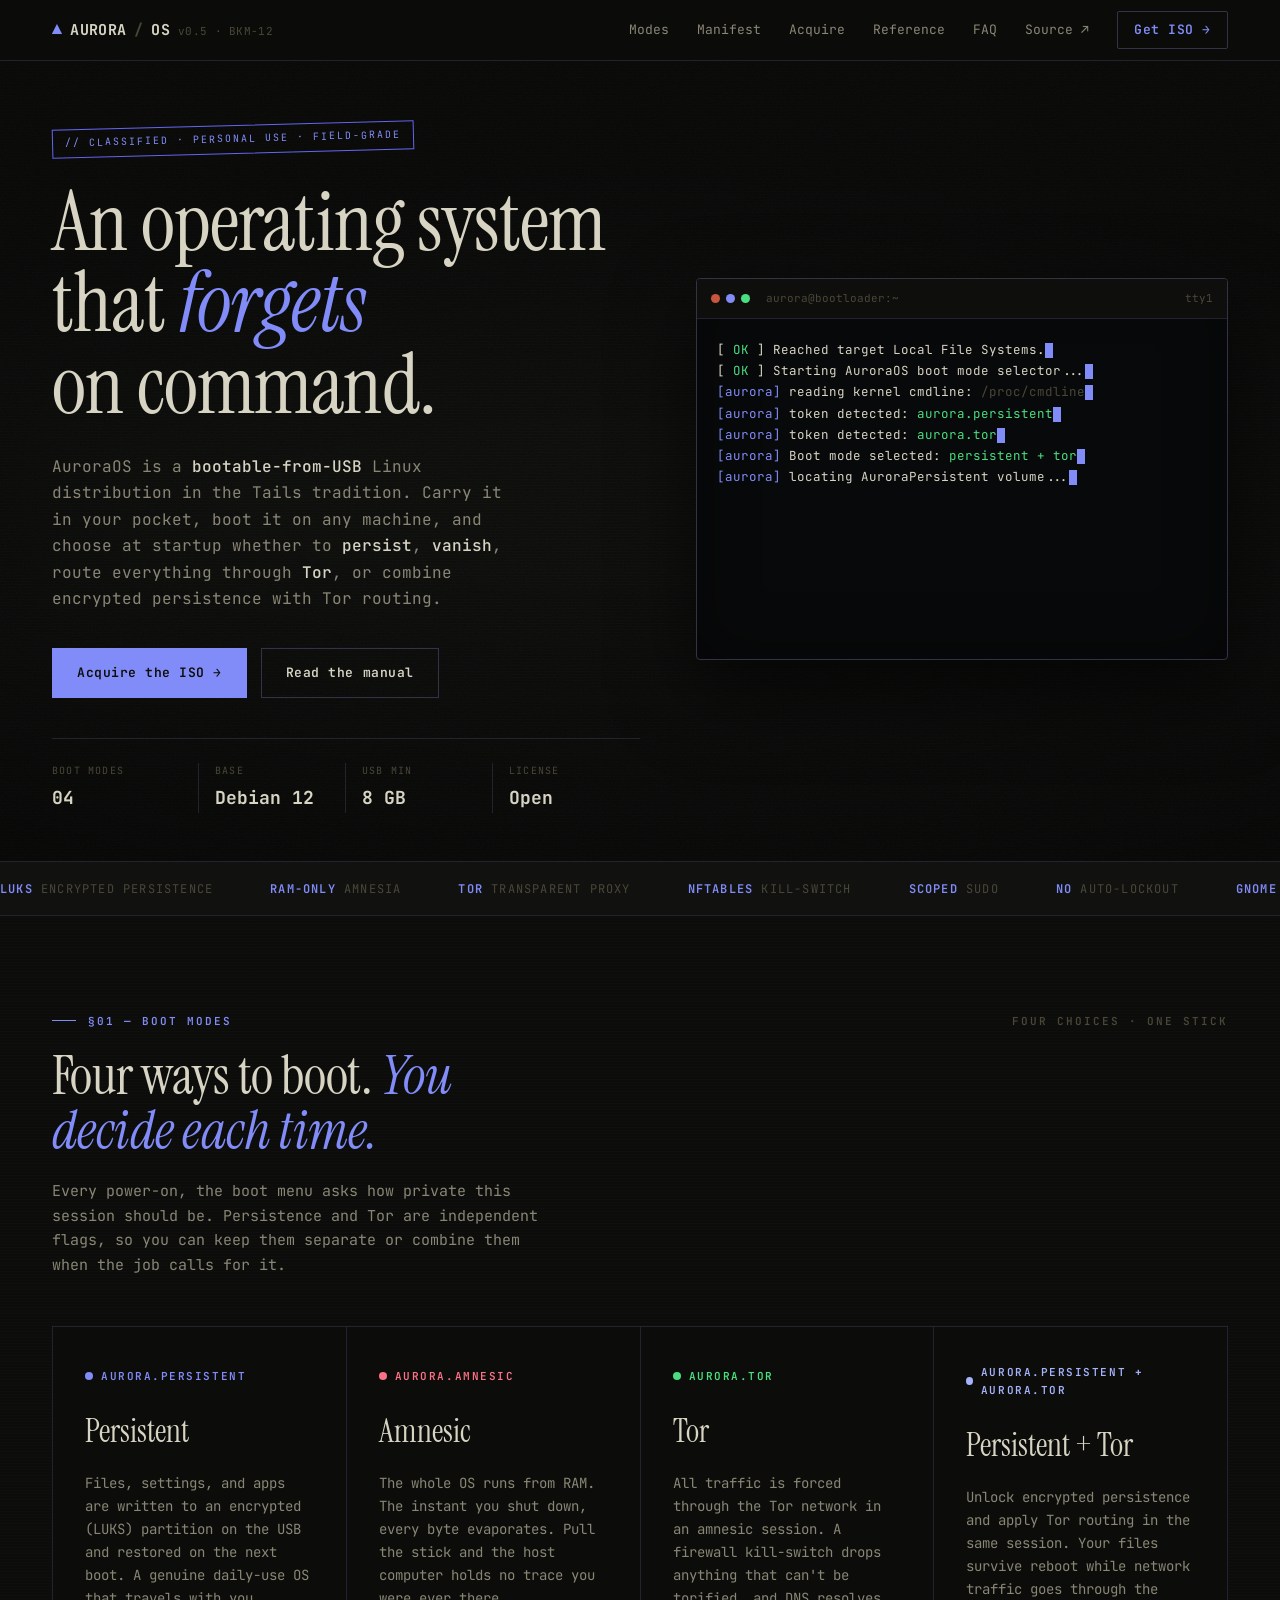
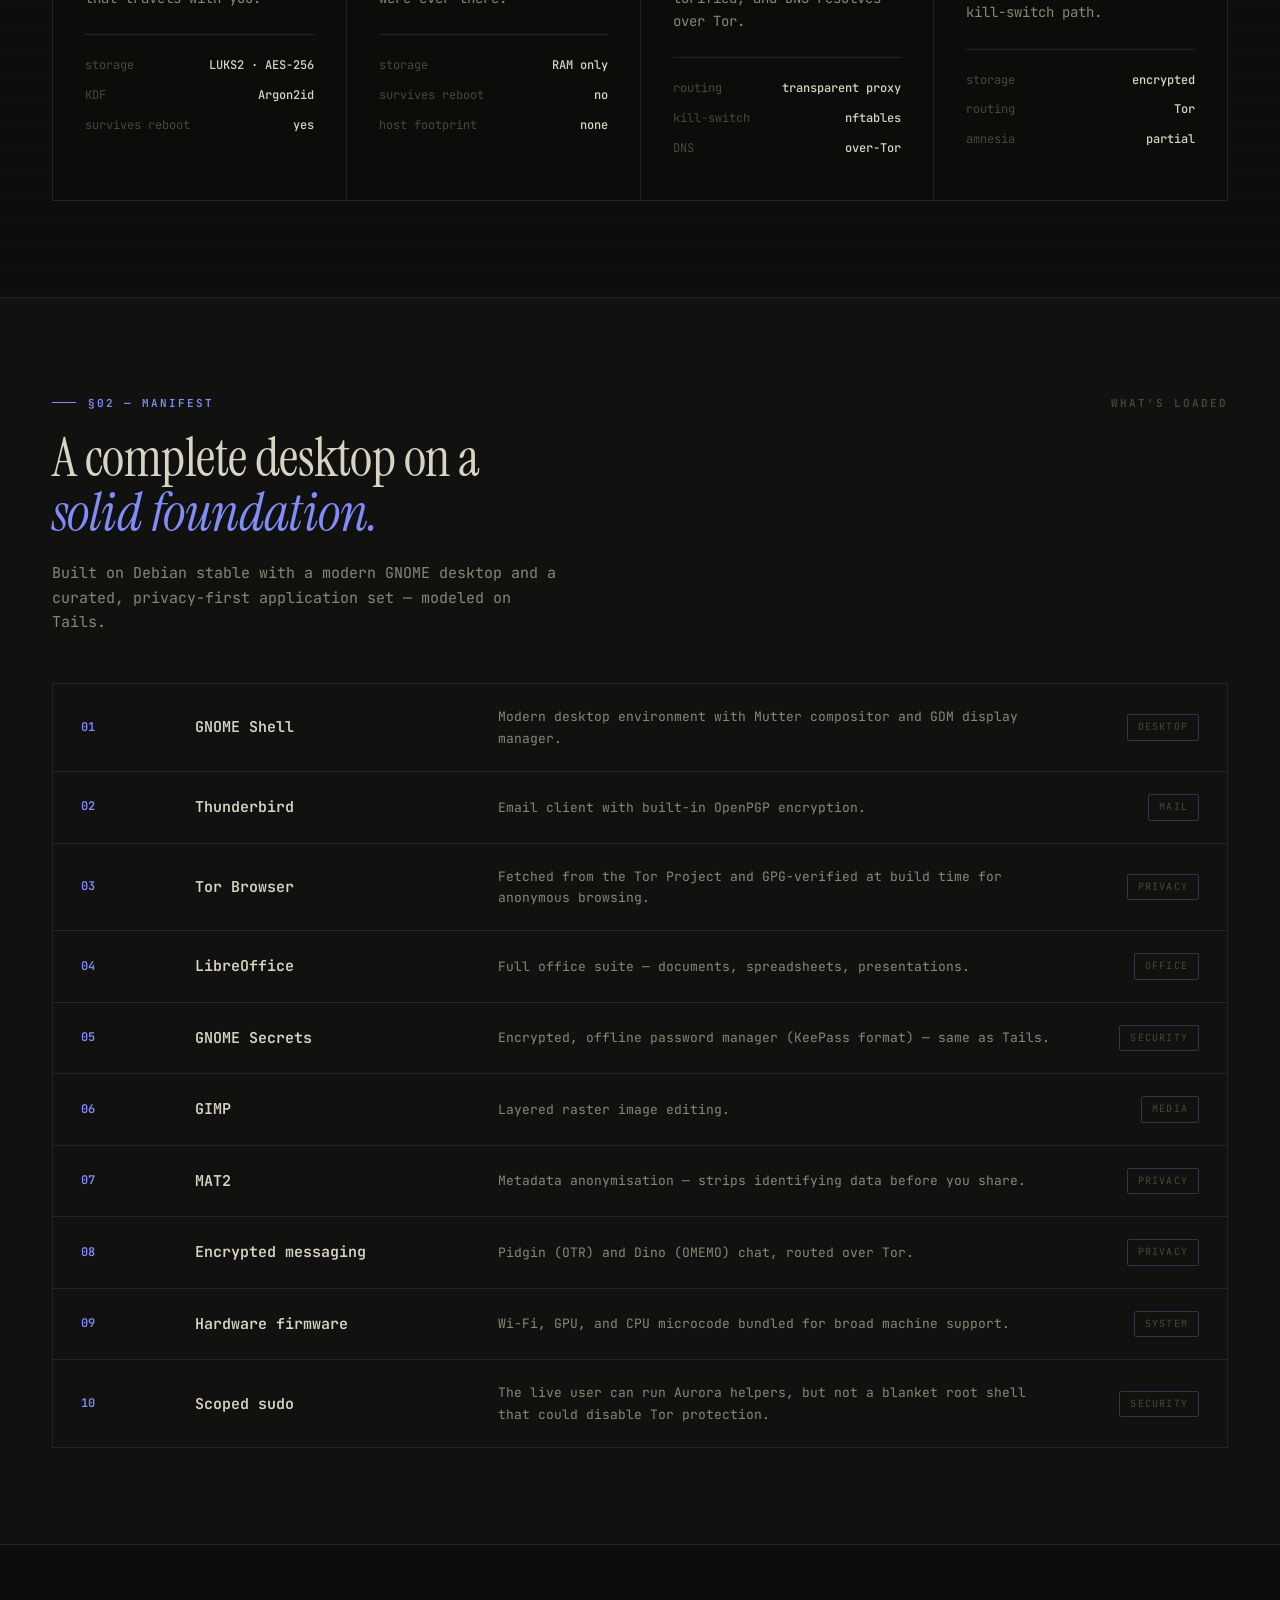
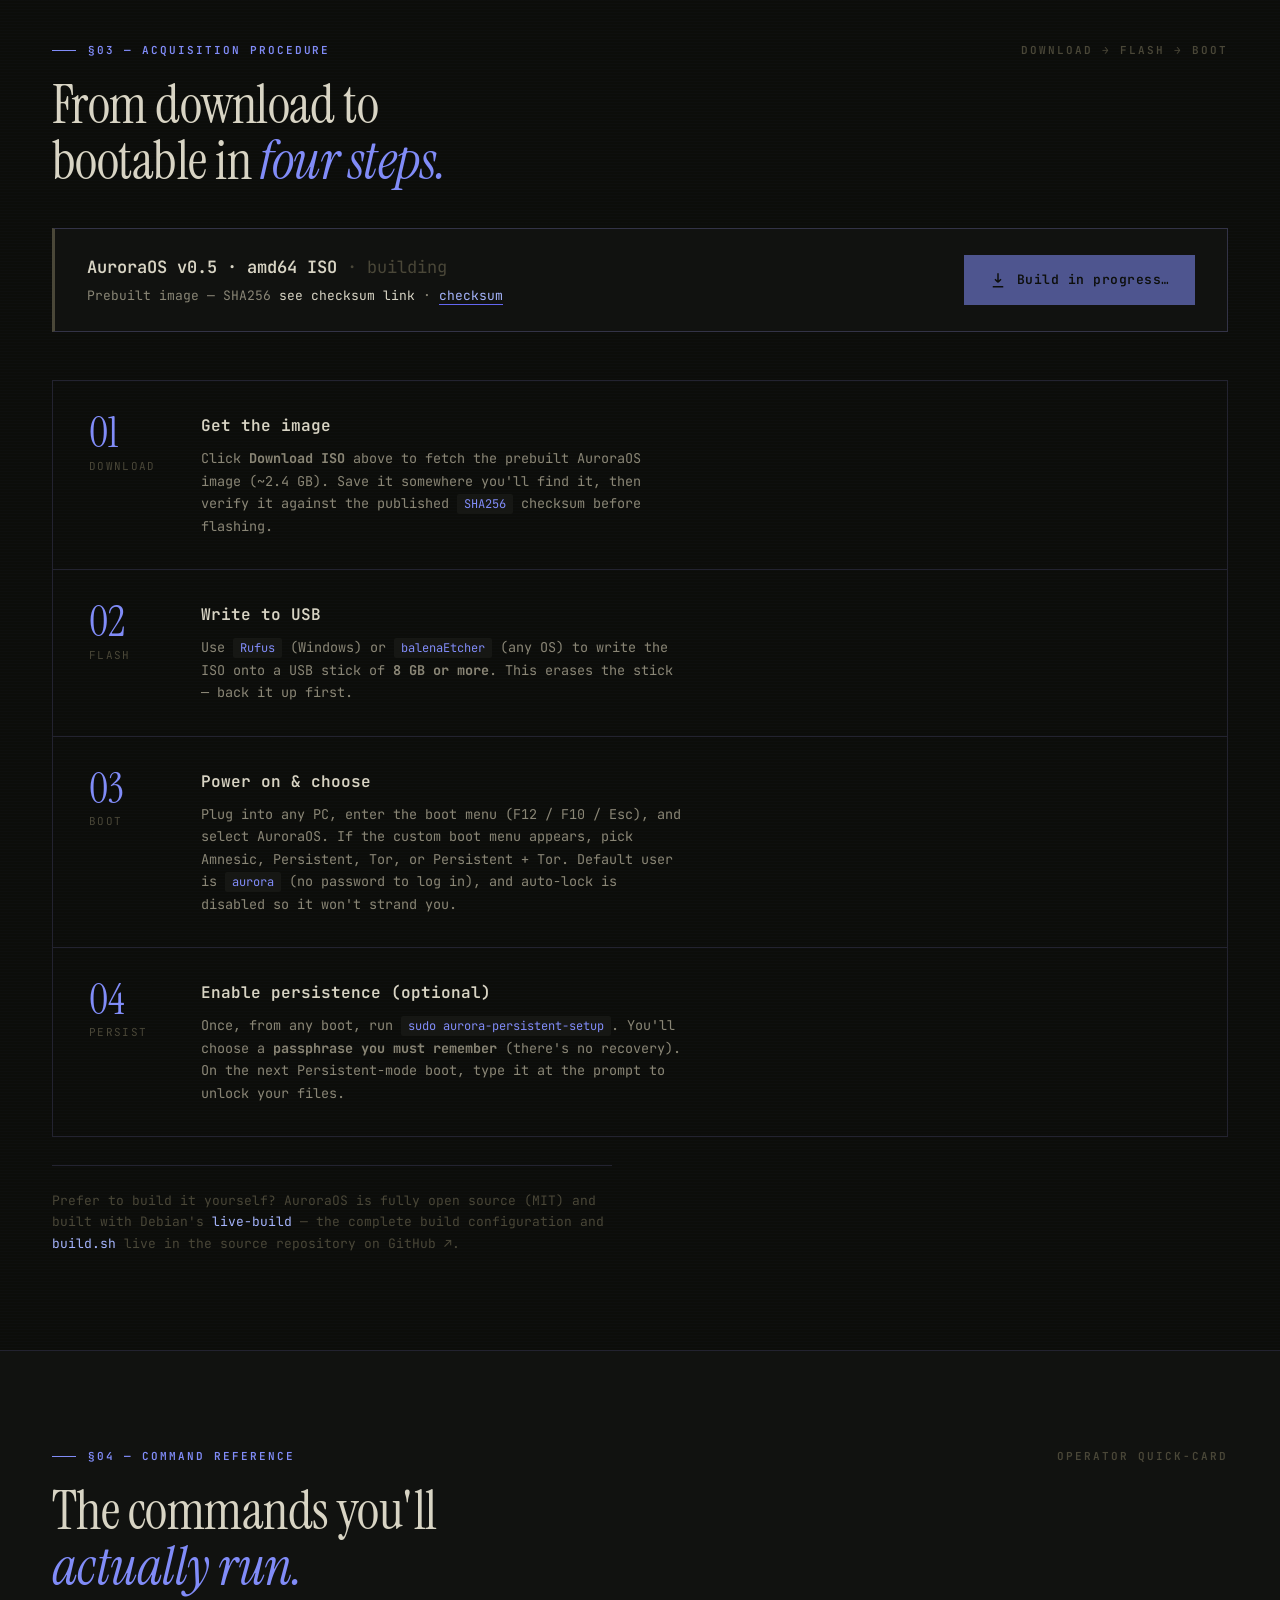
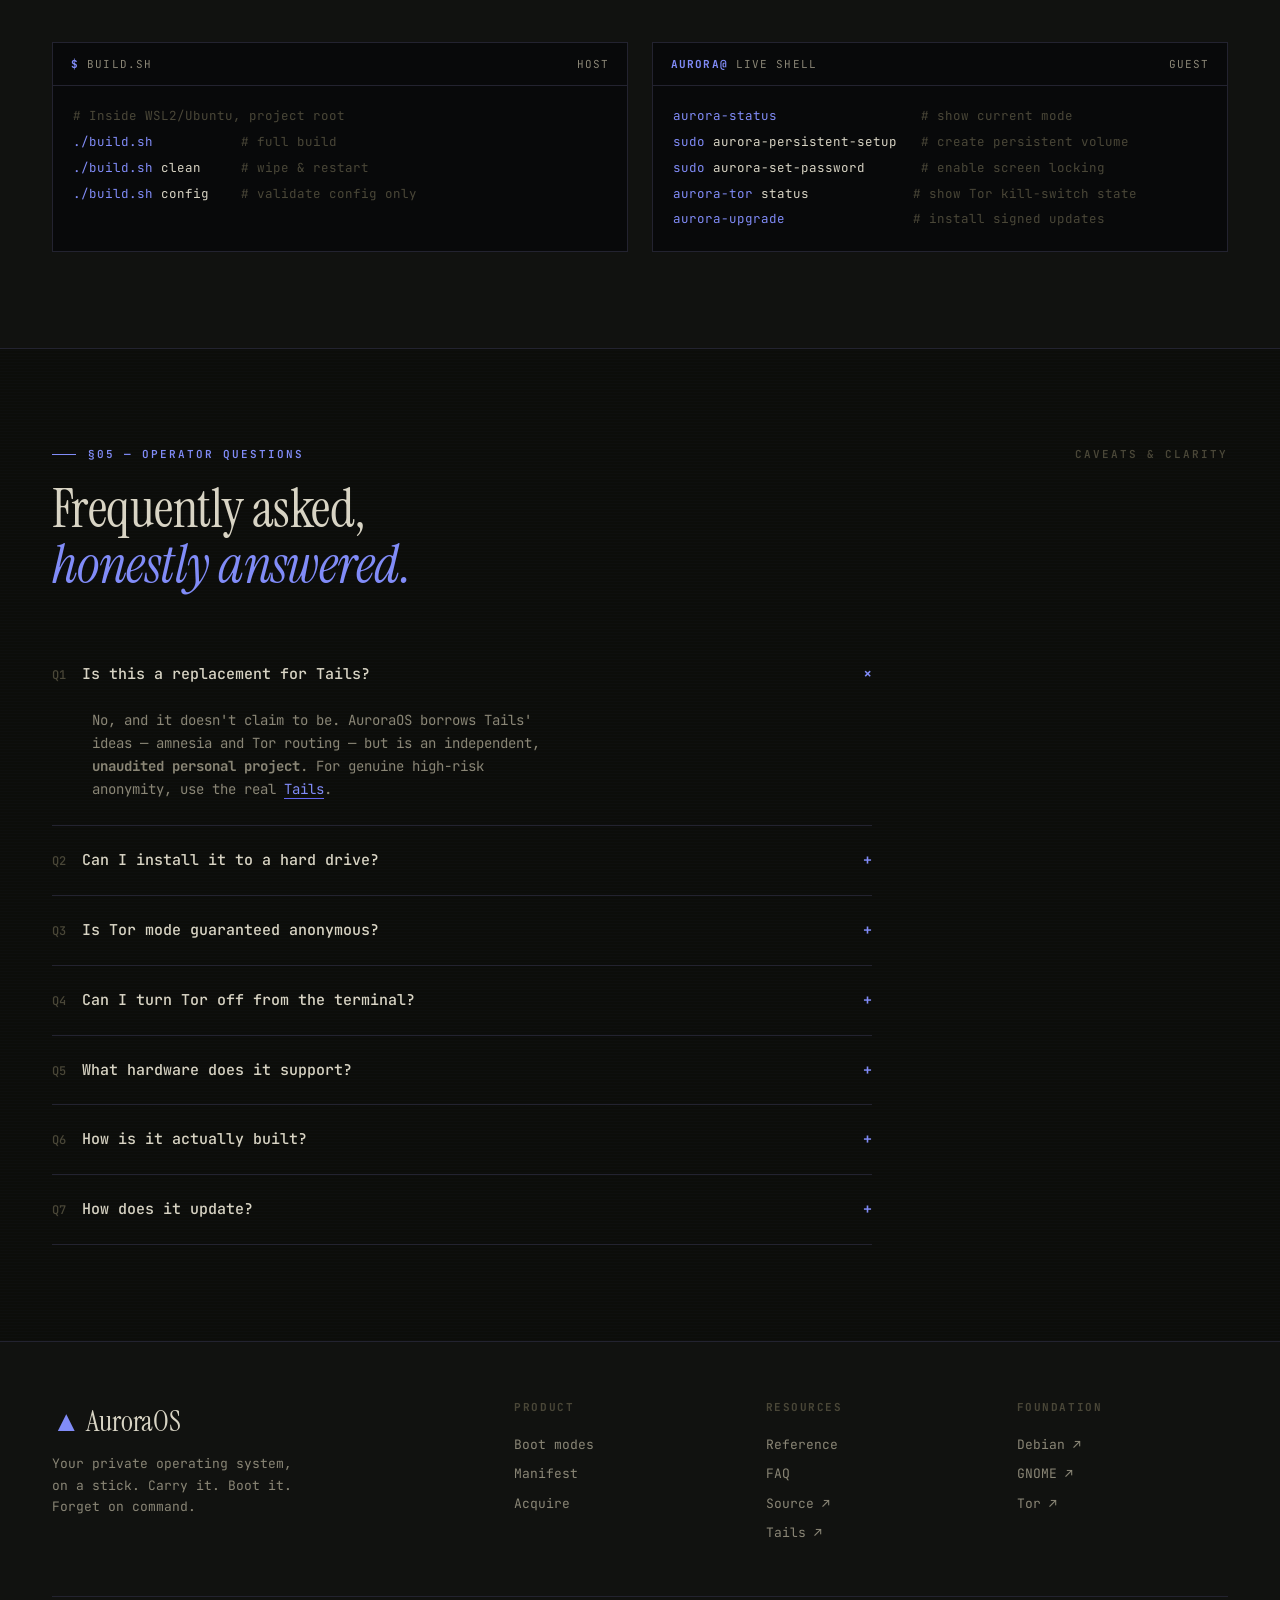
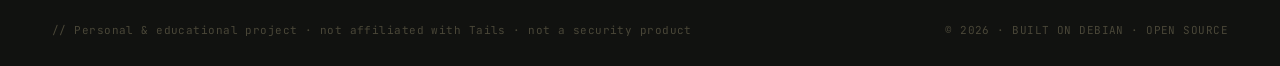
==== commit fe4daf03: "Add SECURITY.md + CONTRIBUTING.md; link GitHub from the website Security policy (private vuln report" ====
--- a/website/index.html
+++ b/website/index.html
@@ -27,6 +27,7 @@
           <a href="#download">Acquire</a>
           <a href="#docs">Reference</a>
           <a href="#faq">FAQ</a>
+          <a href="https://github.com/rob74752-hash/auroraos" target="_blank" rel="noopener">Source ↗</a>
           <a href="#download" class="pill">Get ISO →</a>
         </div>
         <button class="nav__burger" id="burger" aria-label="Menu" aria-controls="navLinks" aria-expanded="false">≡</button>
@@ -233,8 +234,9 @@
       </div>
 
       <p class="proc__note reveal">
-        Prefer to build it yourself? AuroraOS is built with Debian's <code>live-build</code> — the full
-        build configuration and <code>build.sh</code> are available in the source repository.
+        Prefer to build it yourself? AuroraOS is fully open source (MIT) and built with Debian's
+        <code>live-build</code> — the complete build configuration and <code>build.sh</code> live in the
+        <a href="https://github.com/rob74752-hash/auroraos" target="_blank" rel="noopener">source repository on GitHub ↗</a>.
       </p>
     </section>
 
@@ -290,7 +292,7 @@
         </details>
         <details class="faq__item">
           <summary><span><span class="q">Q6</span>How is it actually built?</span><span class="arrow">+</span></summary>
-          <div class="faq__ans"><p>With Debian's <code>live-build</code>, the same toolchain behind Tails, Kali, and Parrot. The repo holds the config; <code>build.sh</code> assembles a hybrid ISO.</p></div>
+          <div class="faq__ans"><p>With Debian's <code>live-build</code>, the same toolchain behind Tails, Kali, and Parrot. The <a href="https://github.com/rob74752-hash/auroraos" target="_blank" rel="noopener">open-source repo ↗</a> holds the config; <code>build.sh</code> assembles a hybrid ISO.</p></div>
         </details>
         <details class="faq__item">
           <summary><span><span class="q">Q7</span>How does it update?</span><span class="arrow">+</span></summary>
@@ -308,7 +310,7 @@
             <div class="footer__motto">Your private operating system, on a stick. Carry it. Boot it. Forget on command.</div>
           </div>
           <div class="footer__col"><h5>Product</h5><a href="#modes">Boot modes</a><a href="#features">Manifest</a><a href="#download">Acquire</a></div>
-          <div class="footer__col"><h5>Resources</h5><a href="#docs">Reference</a><a href="#faq">FAQ</a><a href="https://tails.net" target="_blank" rel="noopener">Tails ↗</a></div>
+          <div class="footer__col"><h5>Resources</h5><a href="#docs">Reference</a><a href="#faq">FAQ</a><a href="https://github.com/rob74752-hash/auroraos" target="_blank" rel="noopener">Source ↗</a><a href="https://tails.net" target="_blank" rel="noopener">Tails ↗</a></div>
           <div class="footer__col"><h5>Foundation</h5><a href="https://www.debian.org" target="_blank" rel="noopener">Debian ↗</a><a href="https://www.gnome.org" target="_blank" rel="noopener">GNOME ↗</a><a href="https://www.torproject.org" target="_blank" rel="noopener">Tor ↗</a></div>
         </div>
         <div class="footer__bot">
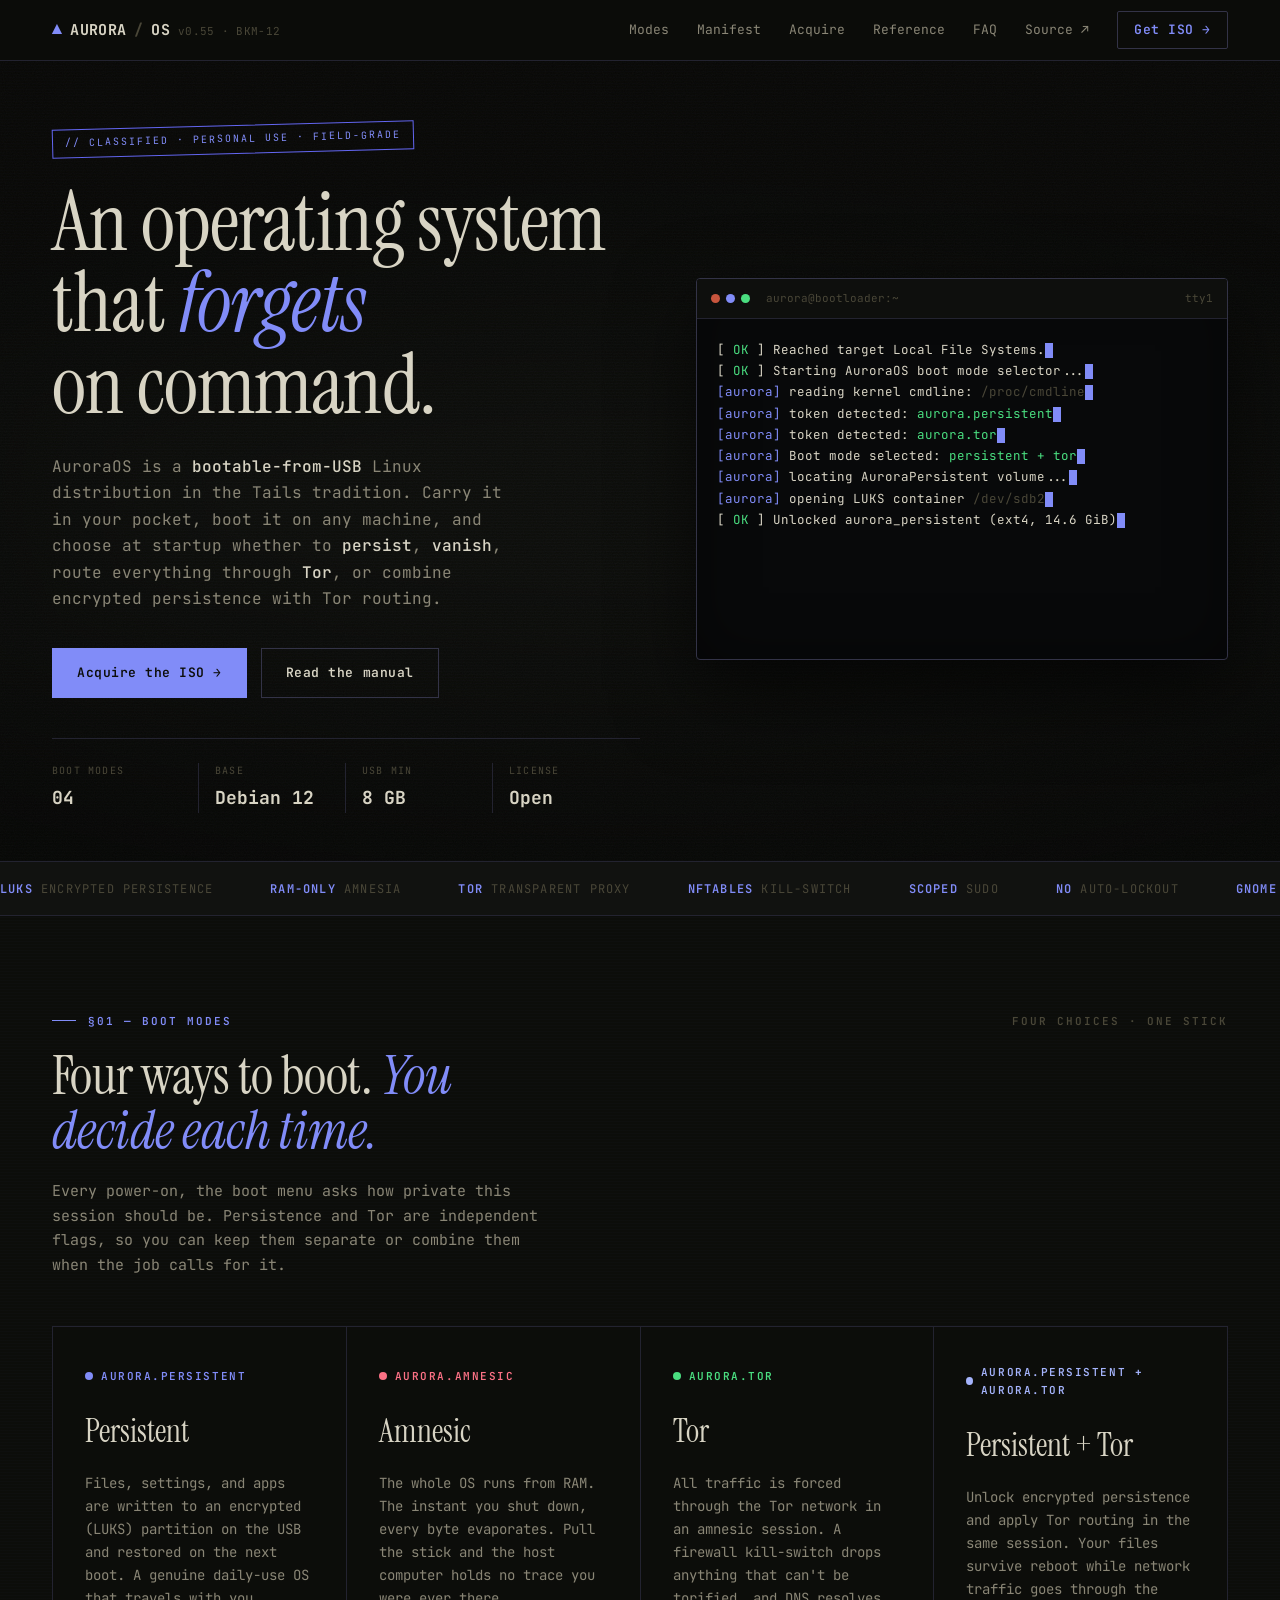
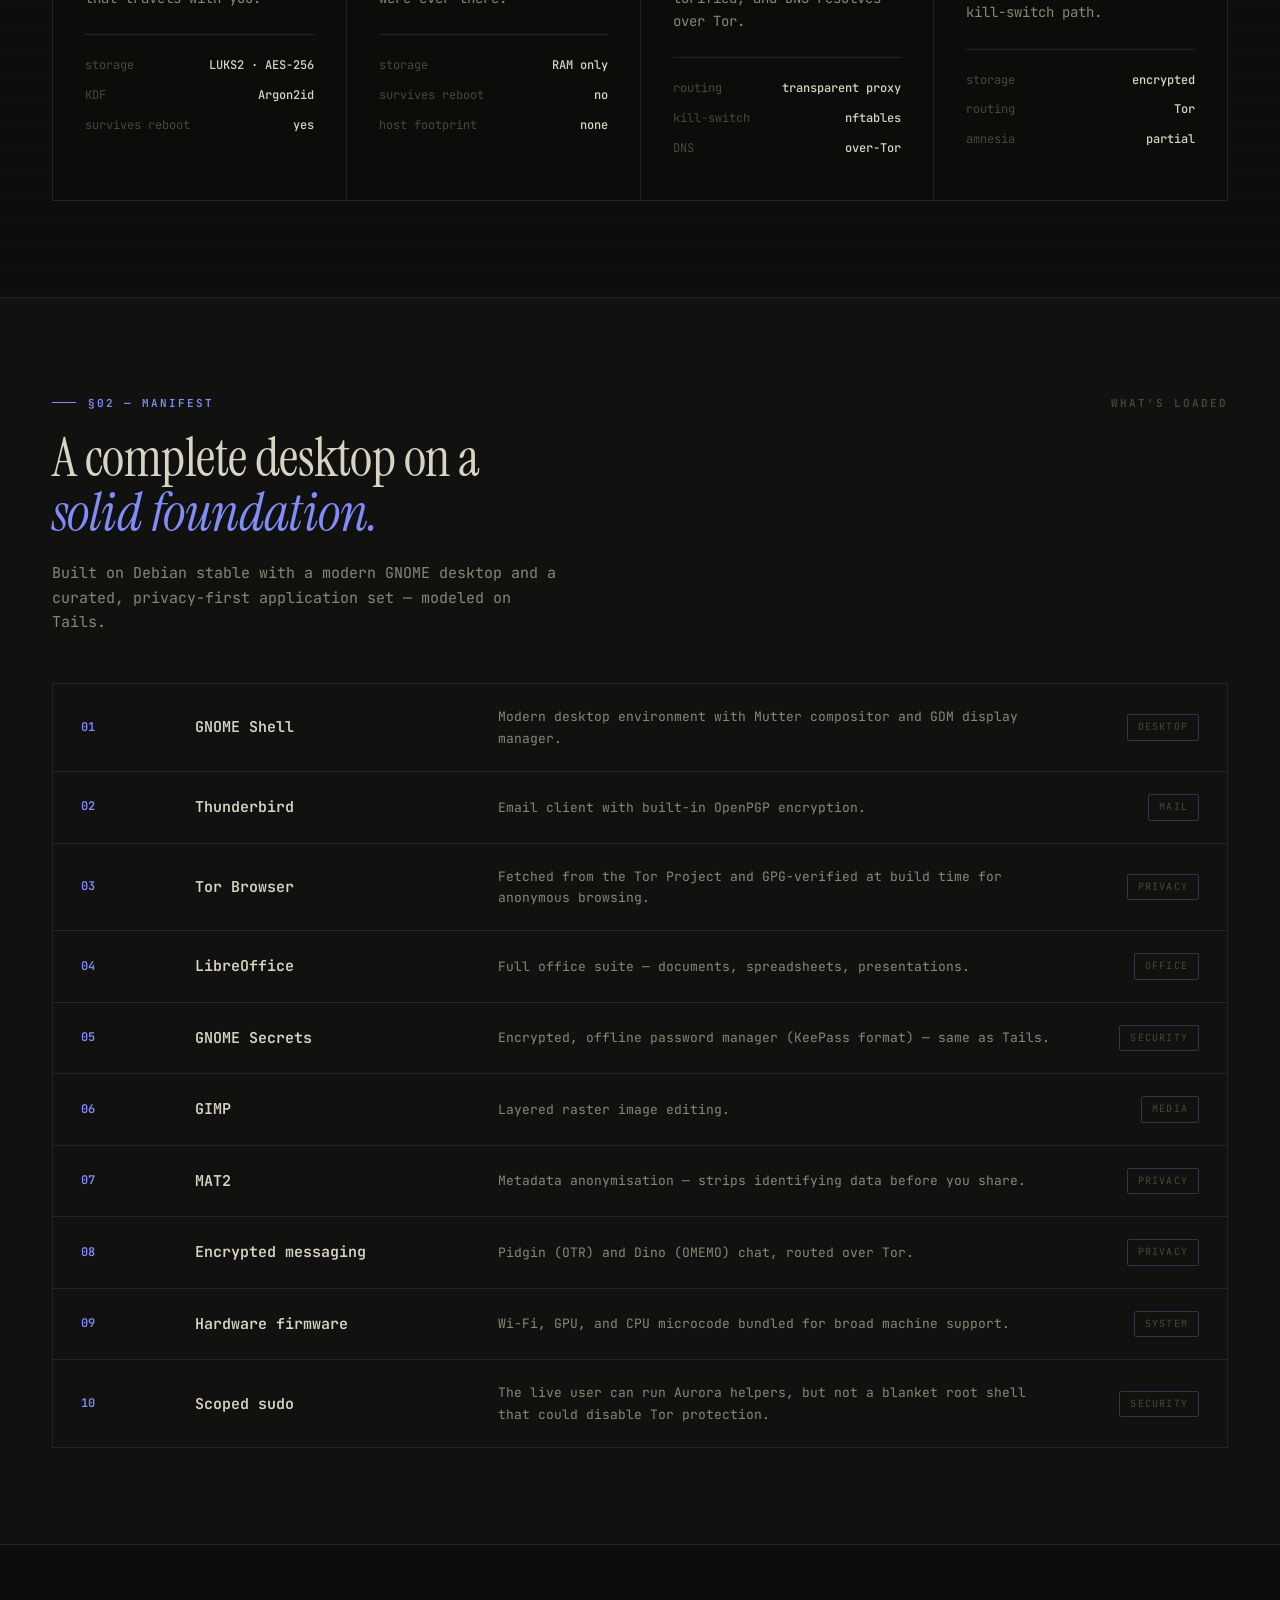
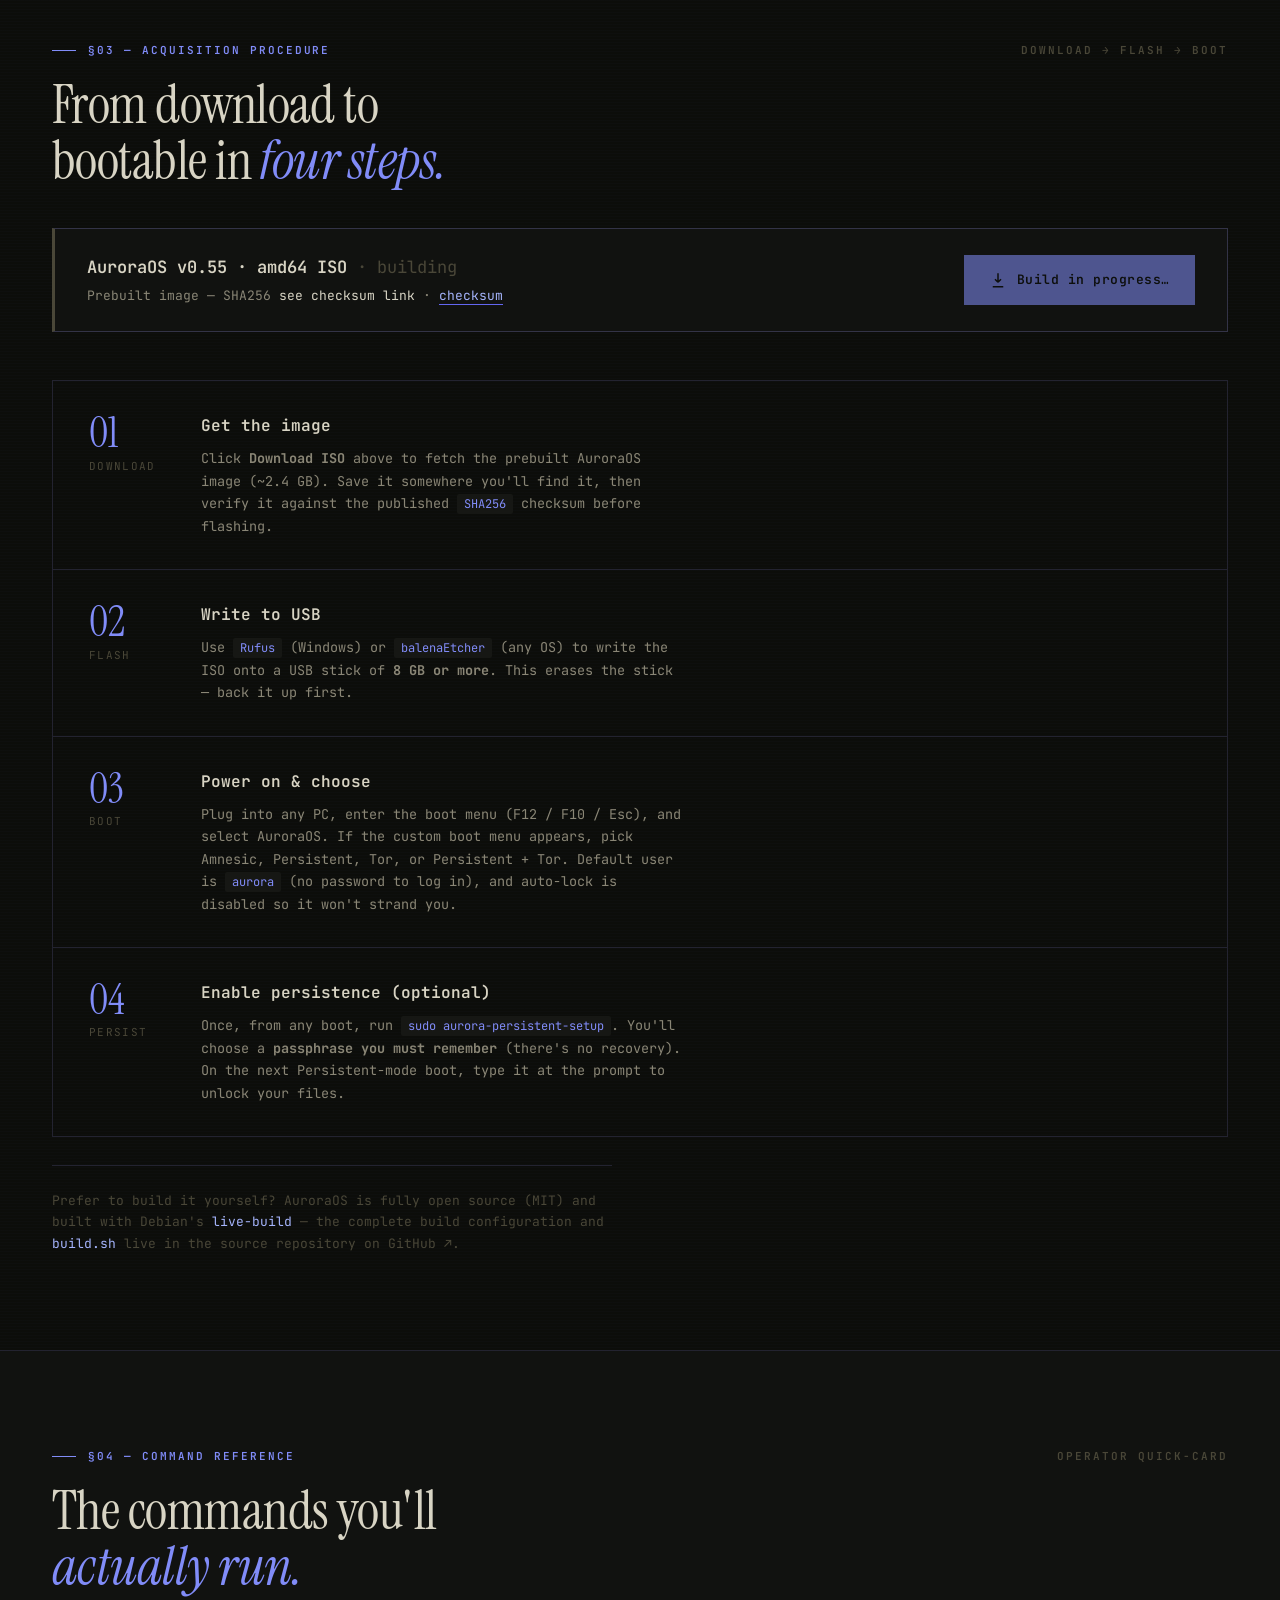
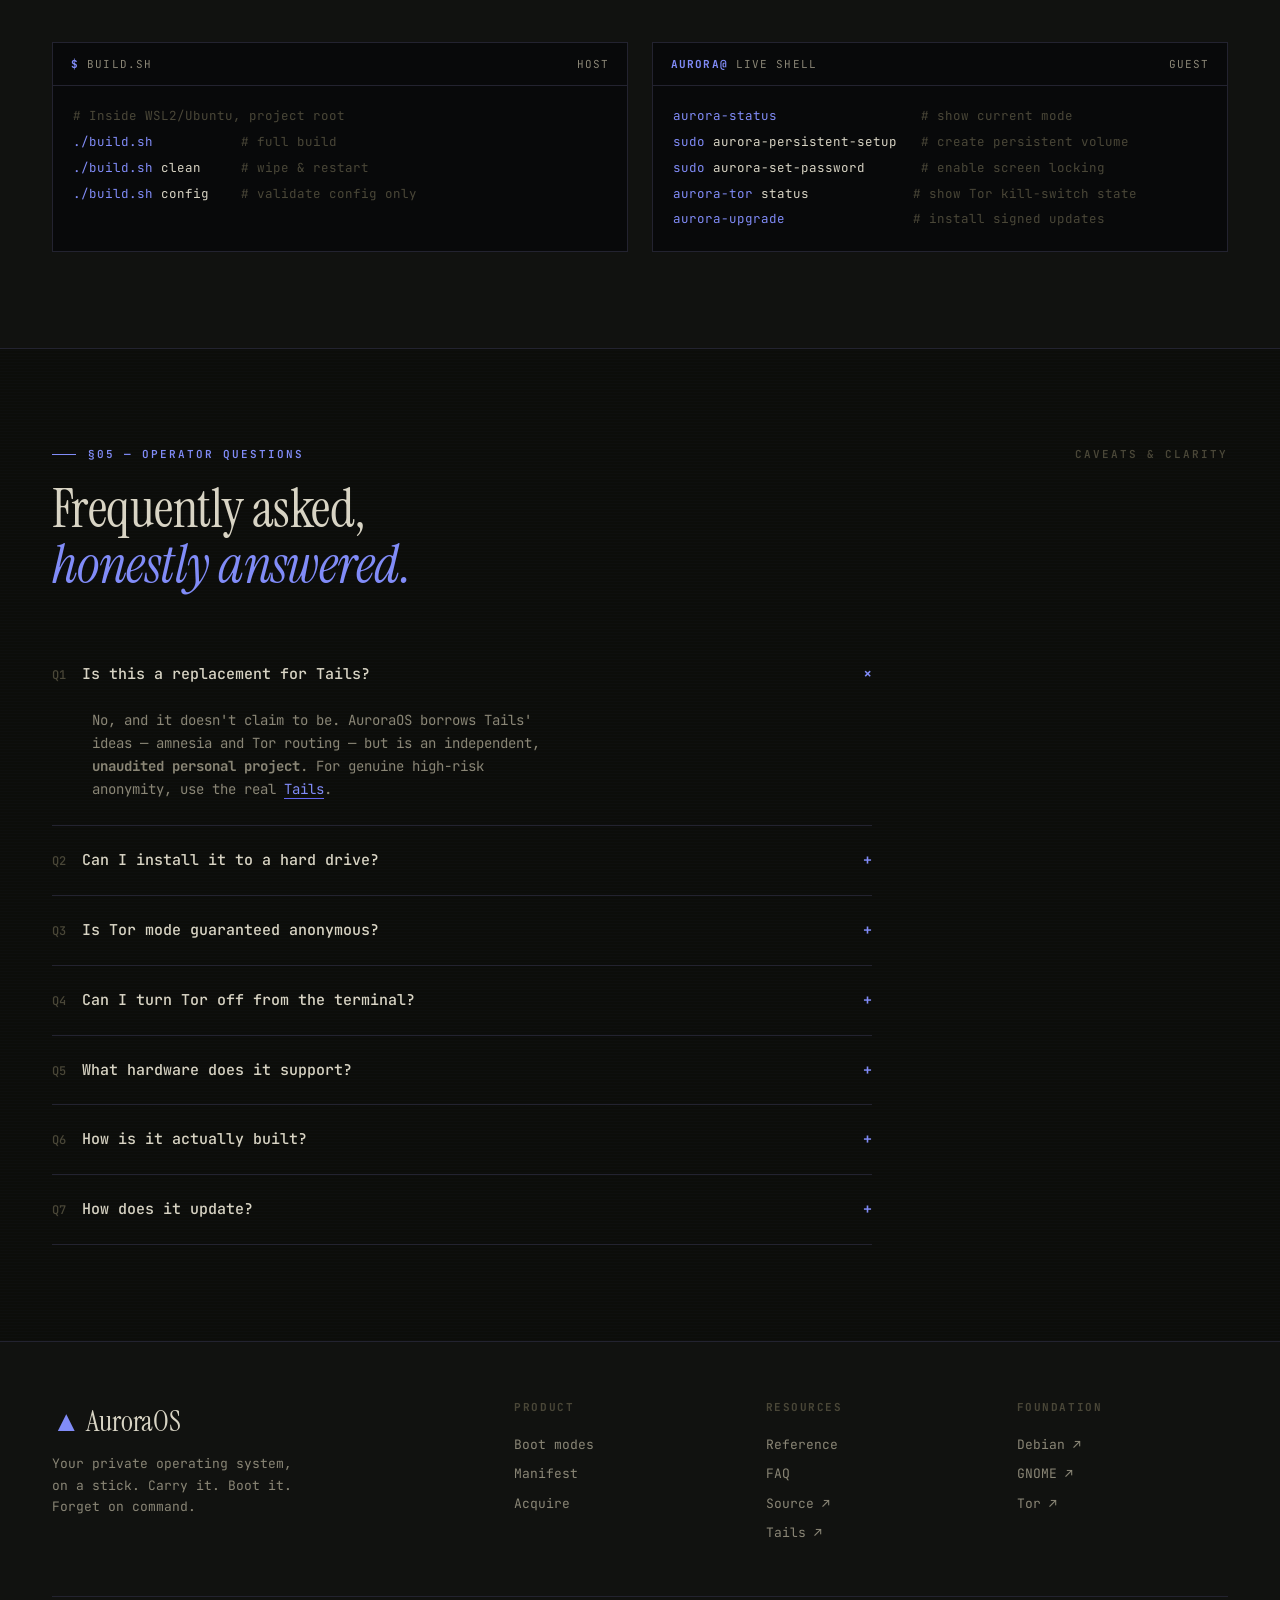
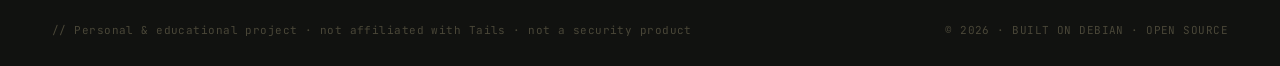
==== commit e1adaeb4: "Release v0.55: QR-scan bridges, wizard/lock/password UX fixes Features - Connect to Tor → Configure " ====
--- a/website/index.html
+++ b/website/index.html
@@ -19,7 +19,7 @@
       <div class="nav__inner">
         <a href="#top" class="nav__brand">
           <span class="glyph">▲</span> AURORA<span style="color:var(--ink-faint)">/</span>OS
-          <span class="id">v0.5 · BKM-12</span>
+          <span class="id">v0.55 · BKM-12</span>
         </a>
         <div class="nav__links" id="navLinks">
           <a href="#modes">Modes</a>
@@ -183,7 +183,7 @@
       <!-- Download CTA -->
       <div class="dl reveal" id="dlBox">
         <div class="dl__left">
-          <div class="dl__name">AuroraOS <span id="dlVer">v0.5</span> · amd64 ISO</div>
+          <div class="dl__name">AuroraOS <span id="dlVer">v0.55</span> · amd64 ISO</div>
           <div class="dl__sub" id="dlSub">
             Prebuilt image — SHA256 <code id="dlSha">loading…</code>
             · <a href="https://auroraos-download.rob74752.workers.dev/auroraos-0.1-amd64.iso.sha256">checksum</a>
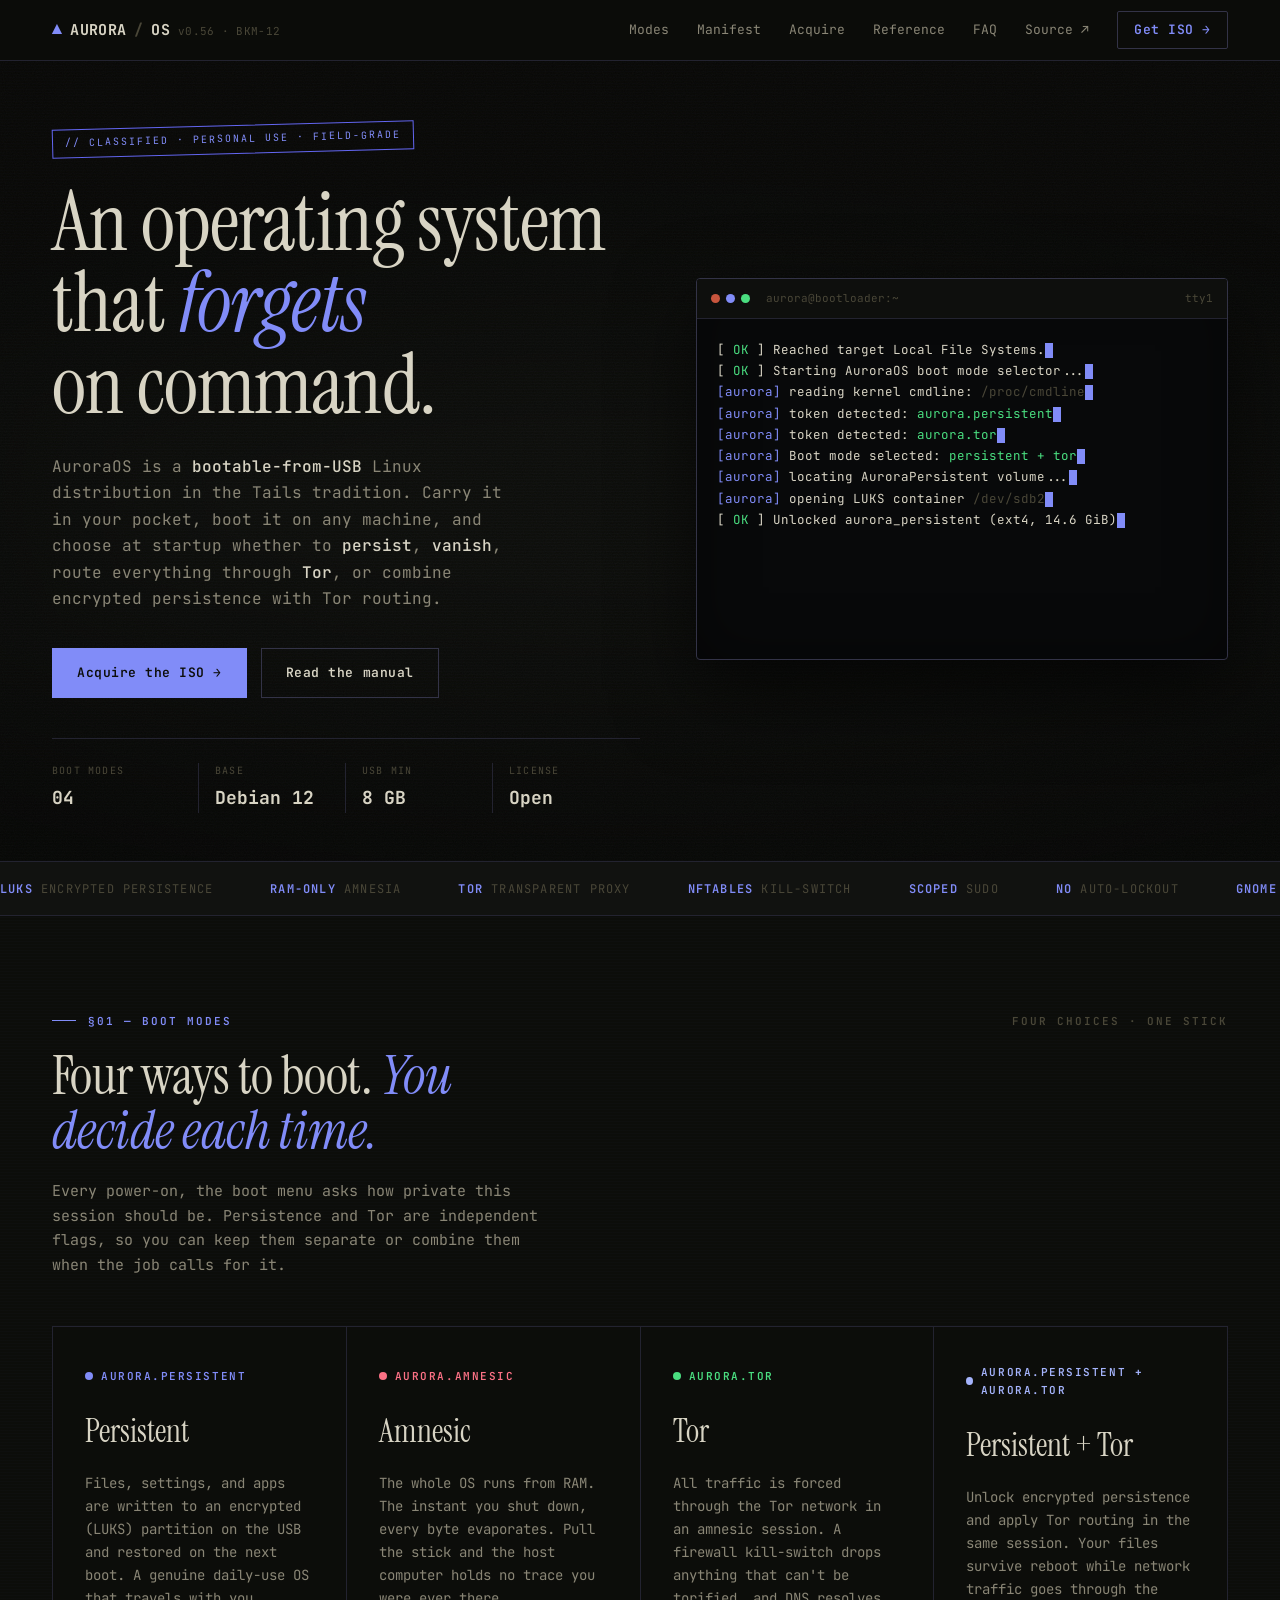
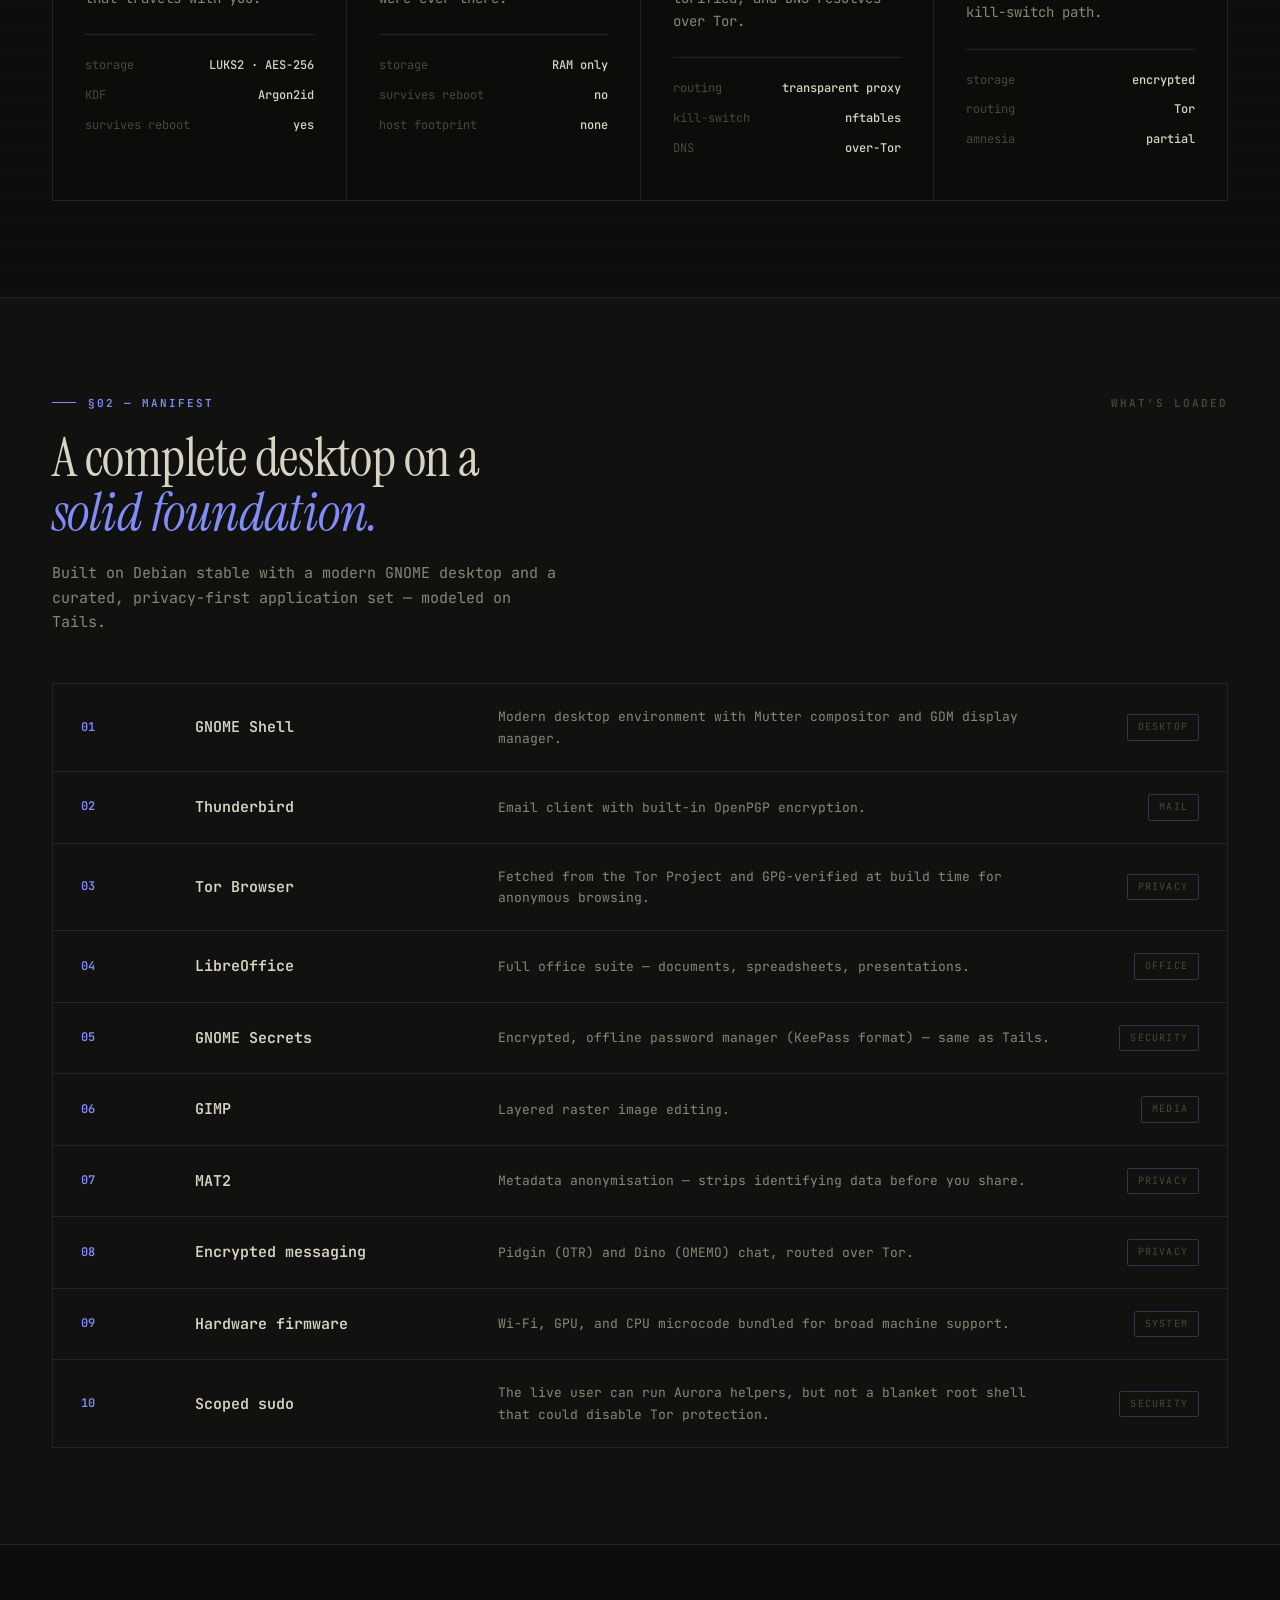
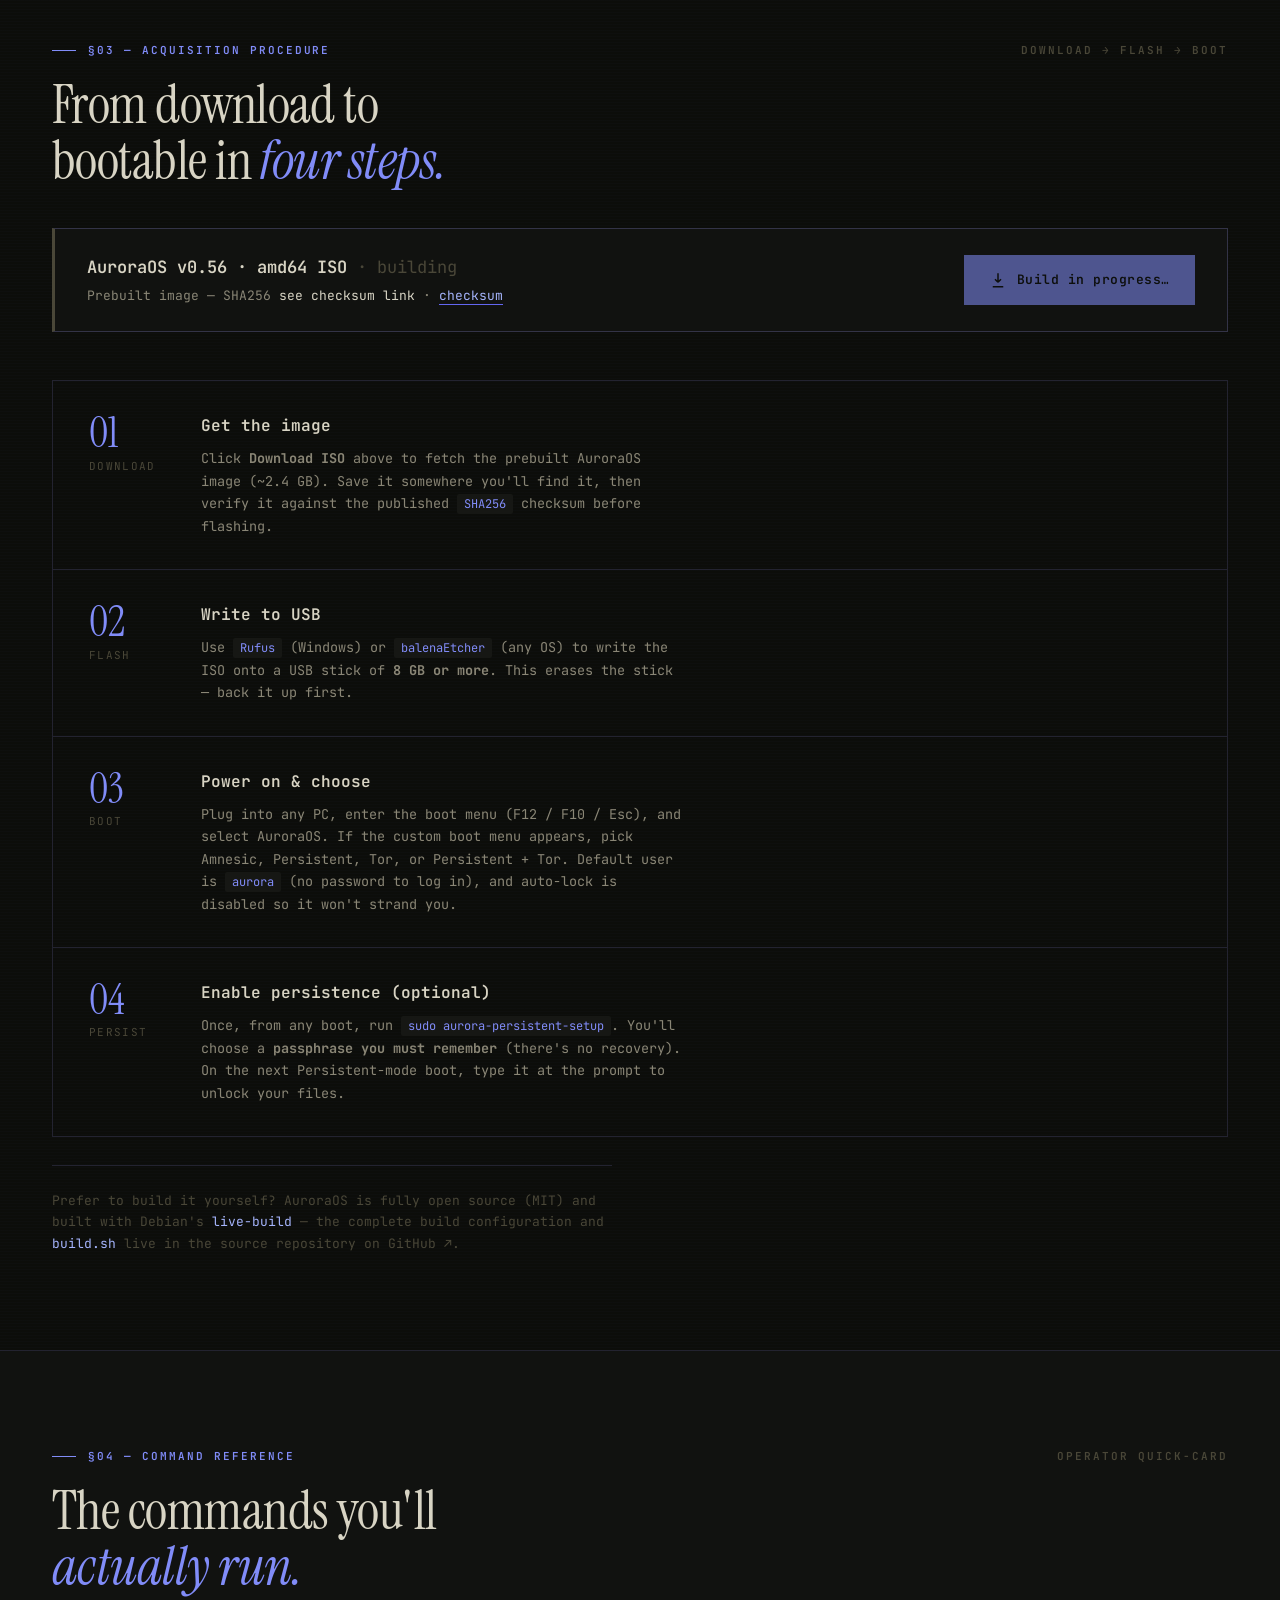
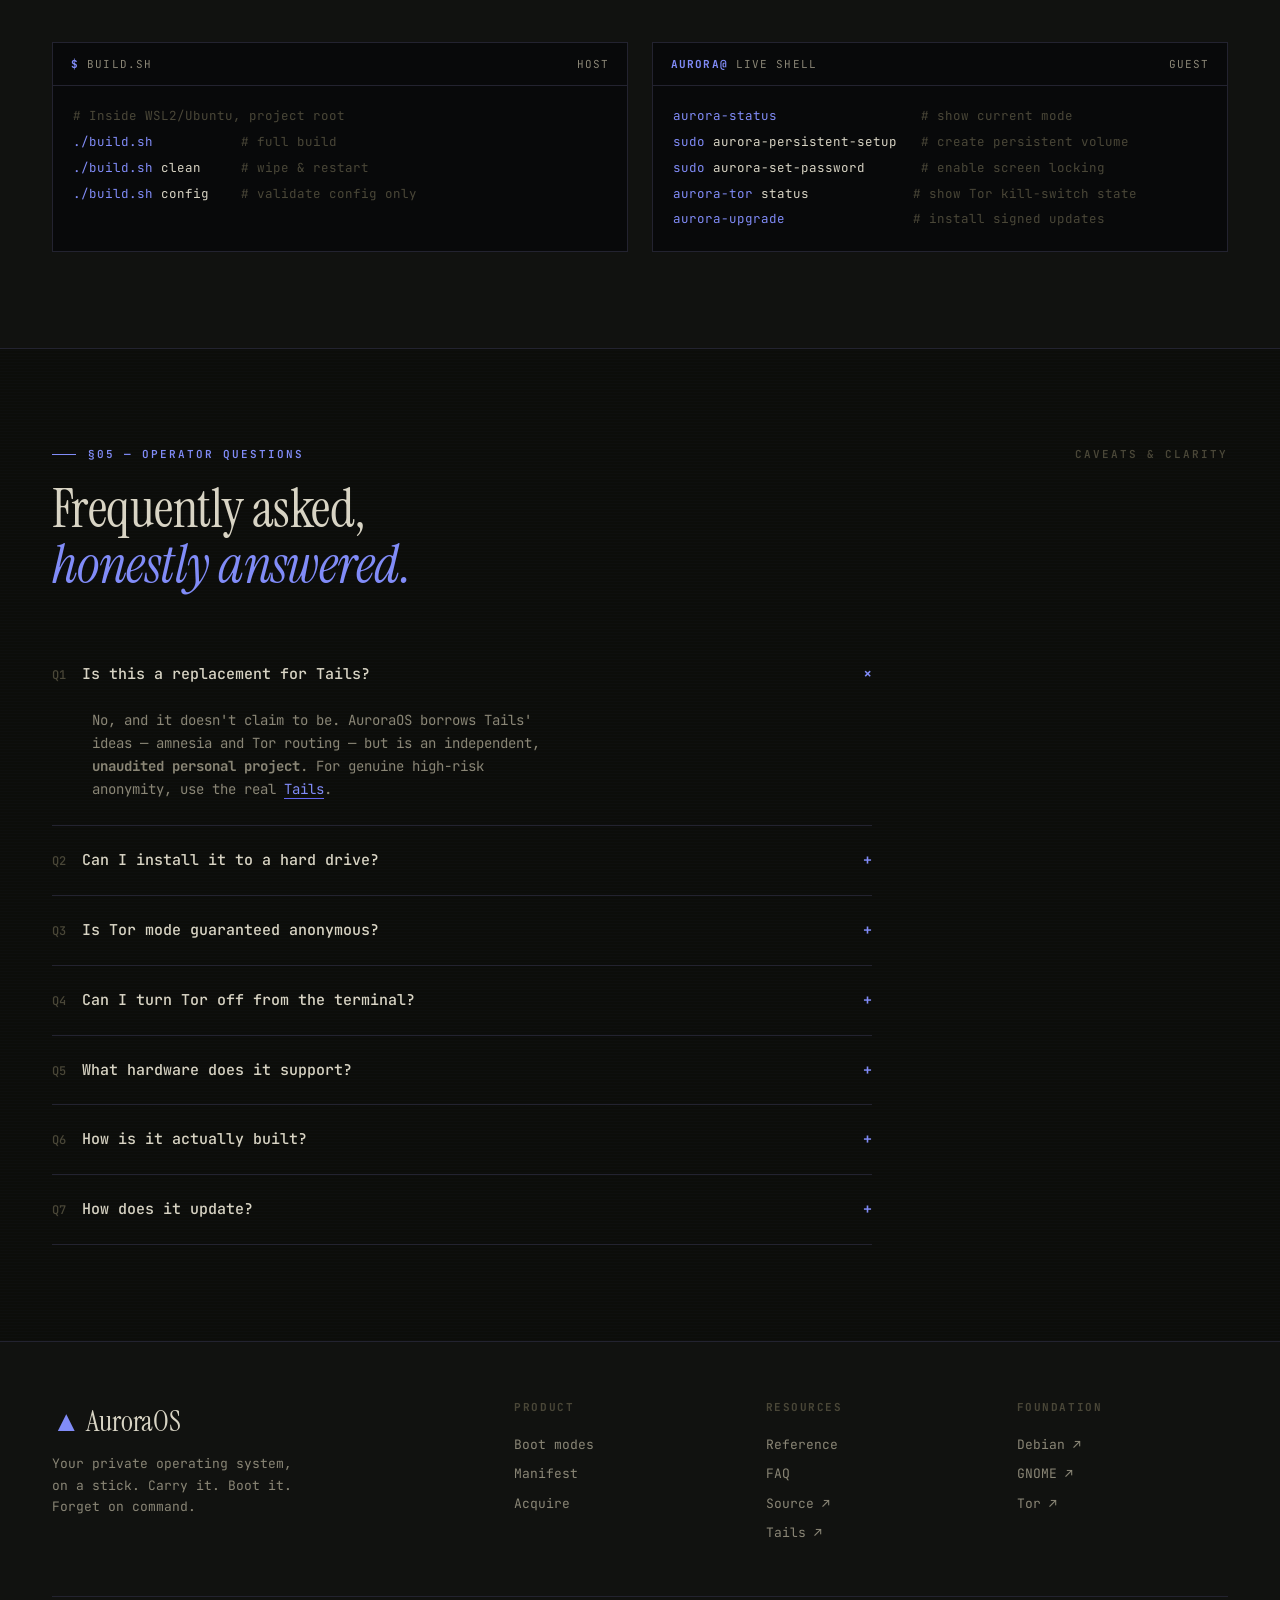
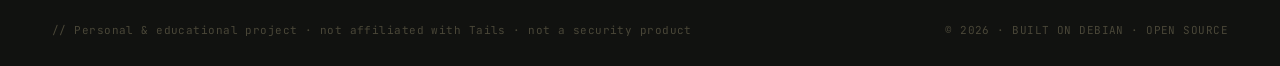
==== commit ab116a14: "Bump version to 0.56 (Unsafe Browser + updater/persistence fixes) Co-Authored-By: Claude Opus 4.8 <n" ====
--- a/website/index.html
+++ b/website/index.html
@@ -19,7 +19,7 @@
       <div class="nav__inner">
         <a href="#top" class="nav__brand">
           <span class="glyph">▲</span> AURORA<span style="color:var(--ink-faint)">/</span>OS
-          <span class="id">v0.55 · BKM-12</span>
+          <span class="id">v0.56 · BKM-12</span>
         </a>
         <div class="nav__links" id="navLinks">
           <a href="#modes">Modes</a>
@@ -183,7 +183,7 @@
       <!-- Download CTA -->
       <div class="dl reveal" id="dlBox">
         <div class="dl__left">
-          <div class="dl__name">AuroraOS <span id="dlVer">v0.55</span> · amd64 ISO</div>
+          <div class="dl__name">AuroraOS <span id="dlVer">v0.56</span> · amd64 ISO</div>
           <div class="dl__sub" id="dlSub">
             Prebuilt image — SHA256 <code id="dlSha">loading…</code>
             · <a href="https://auroraos-download.rob74752.workers.dev/auroraos-0.1-amd64.iso.sha256">checksum</a>
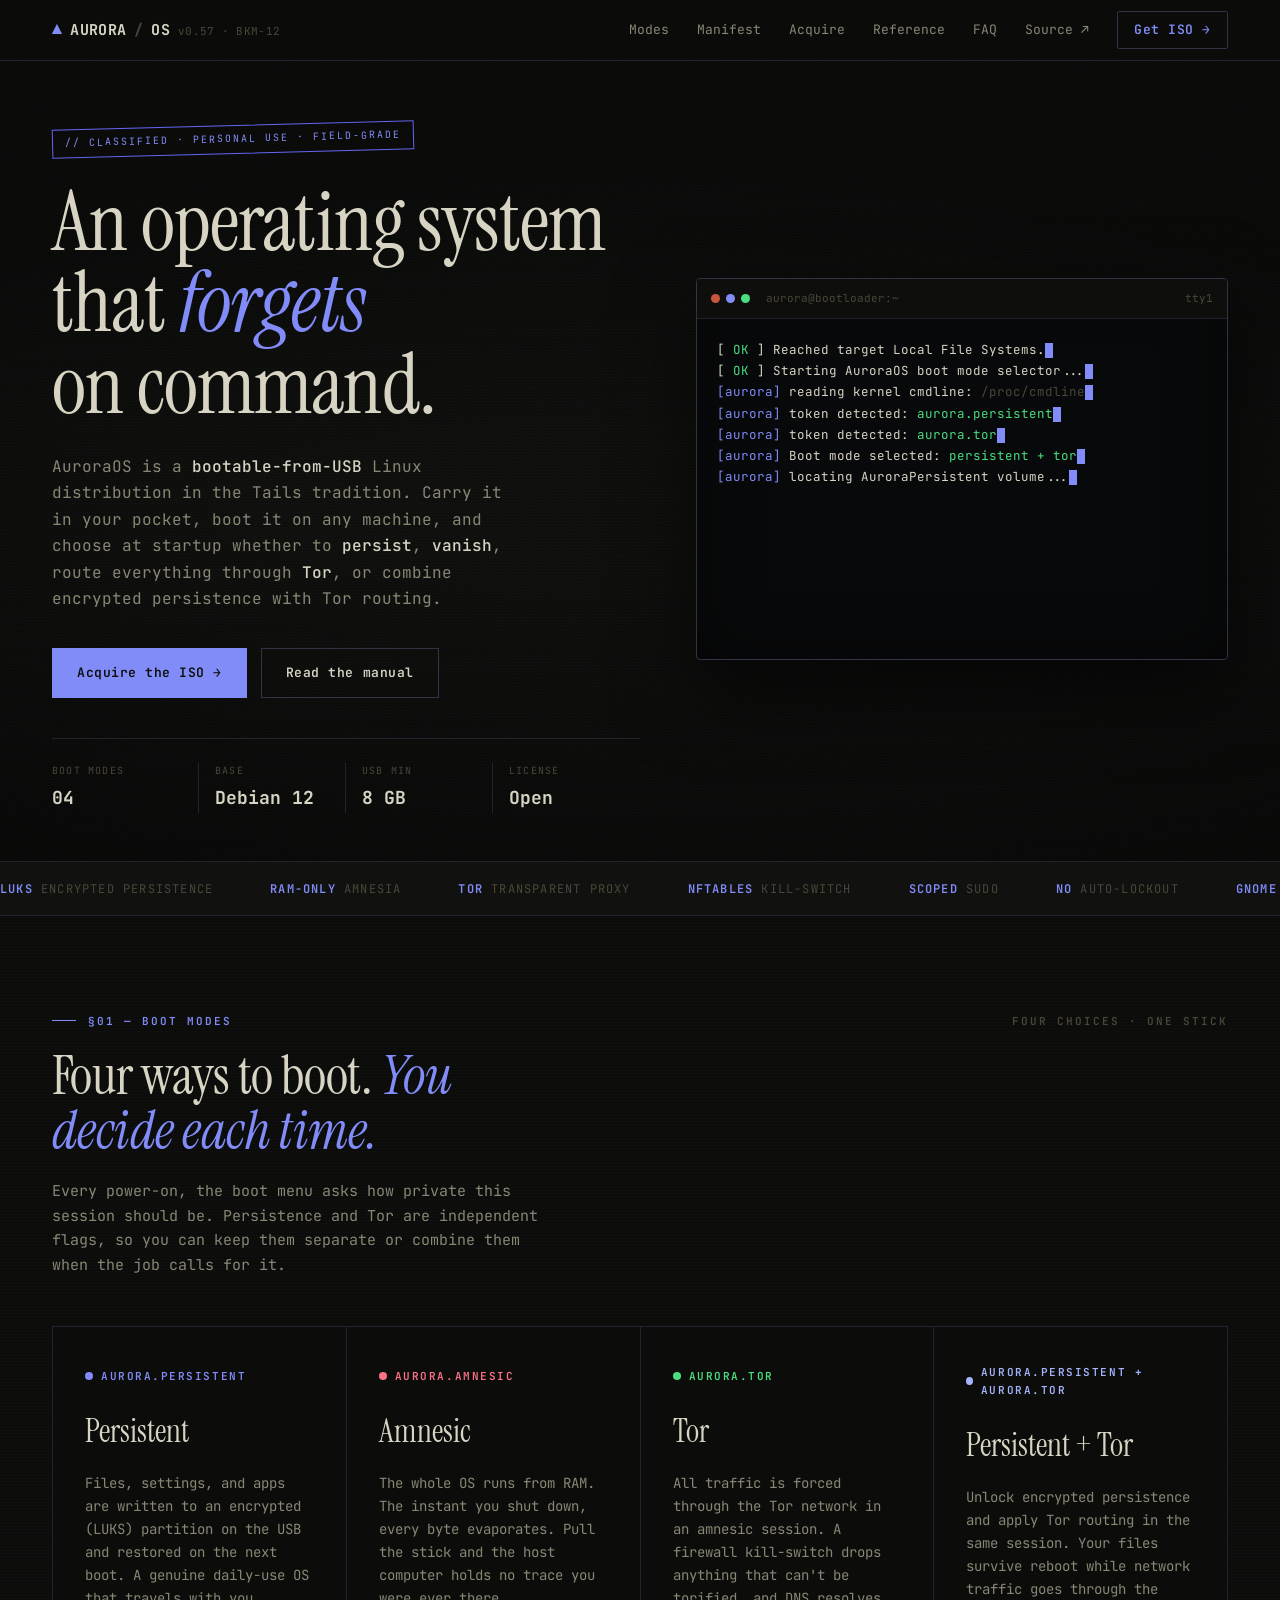
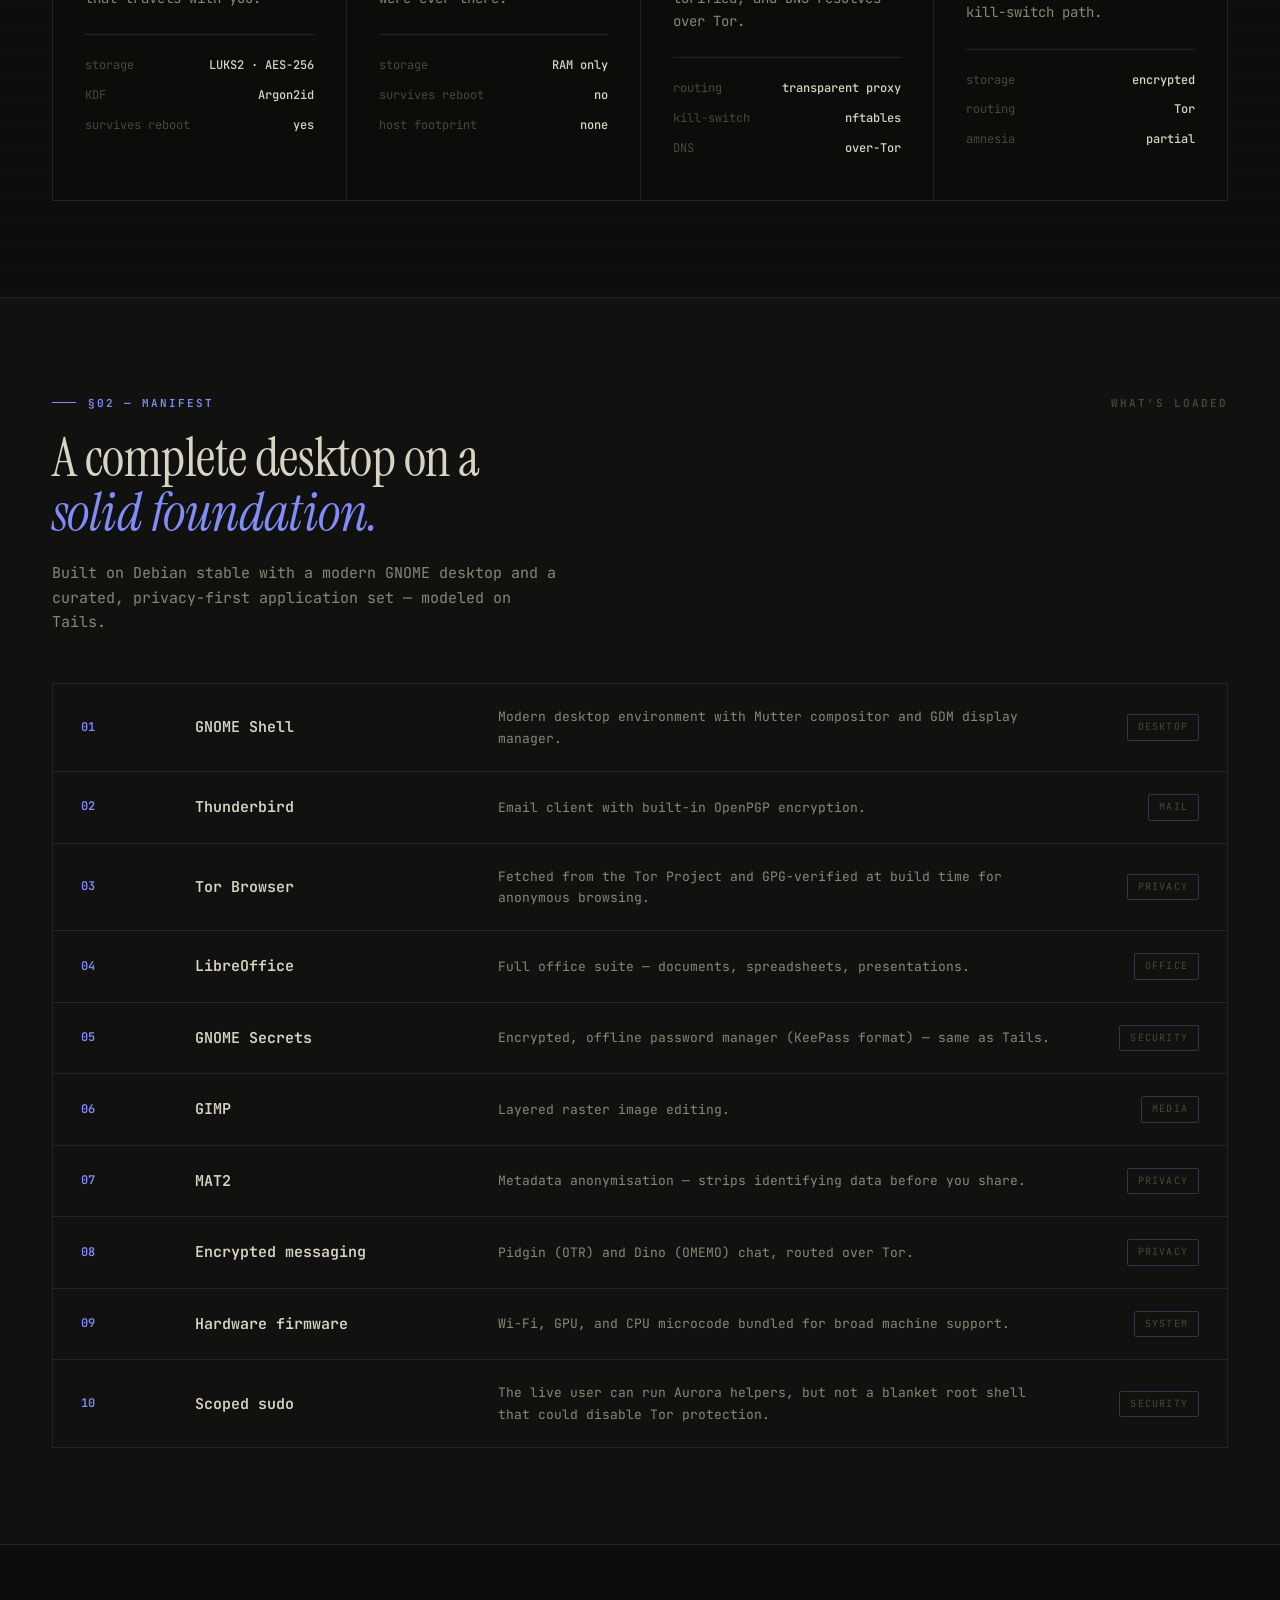
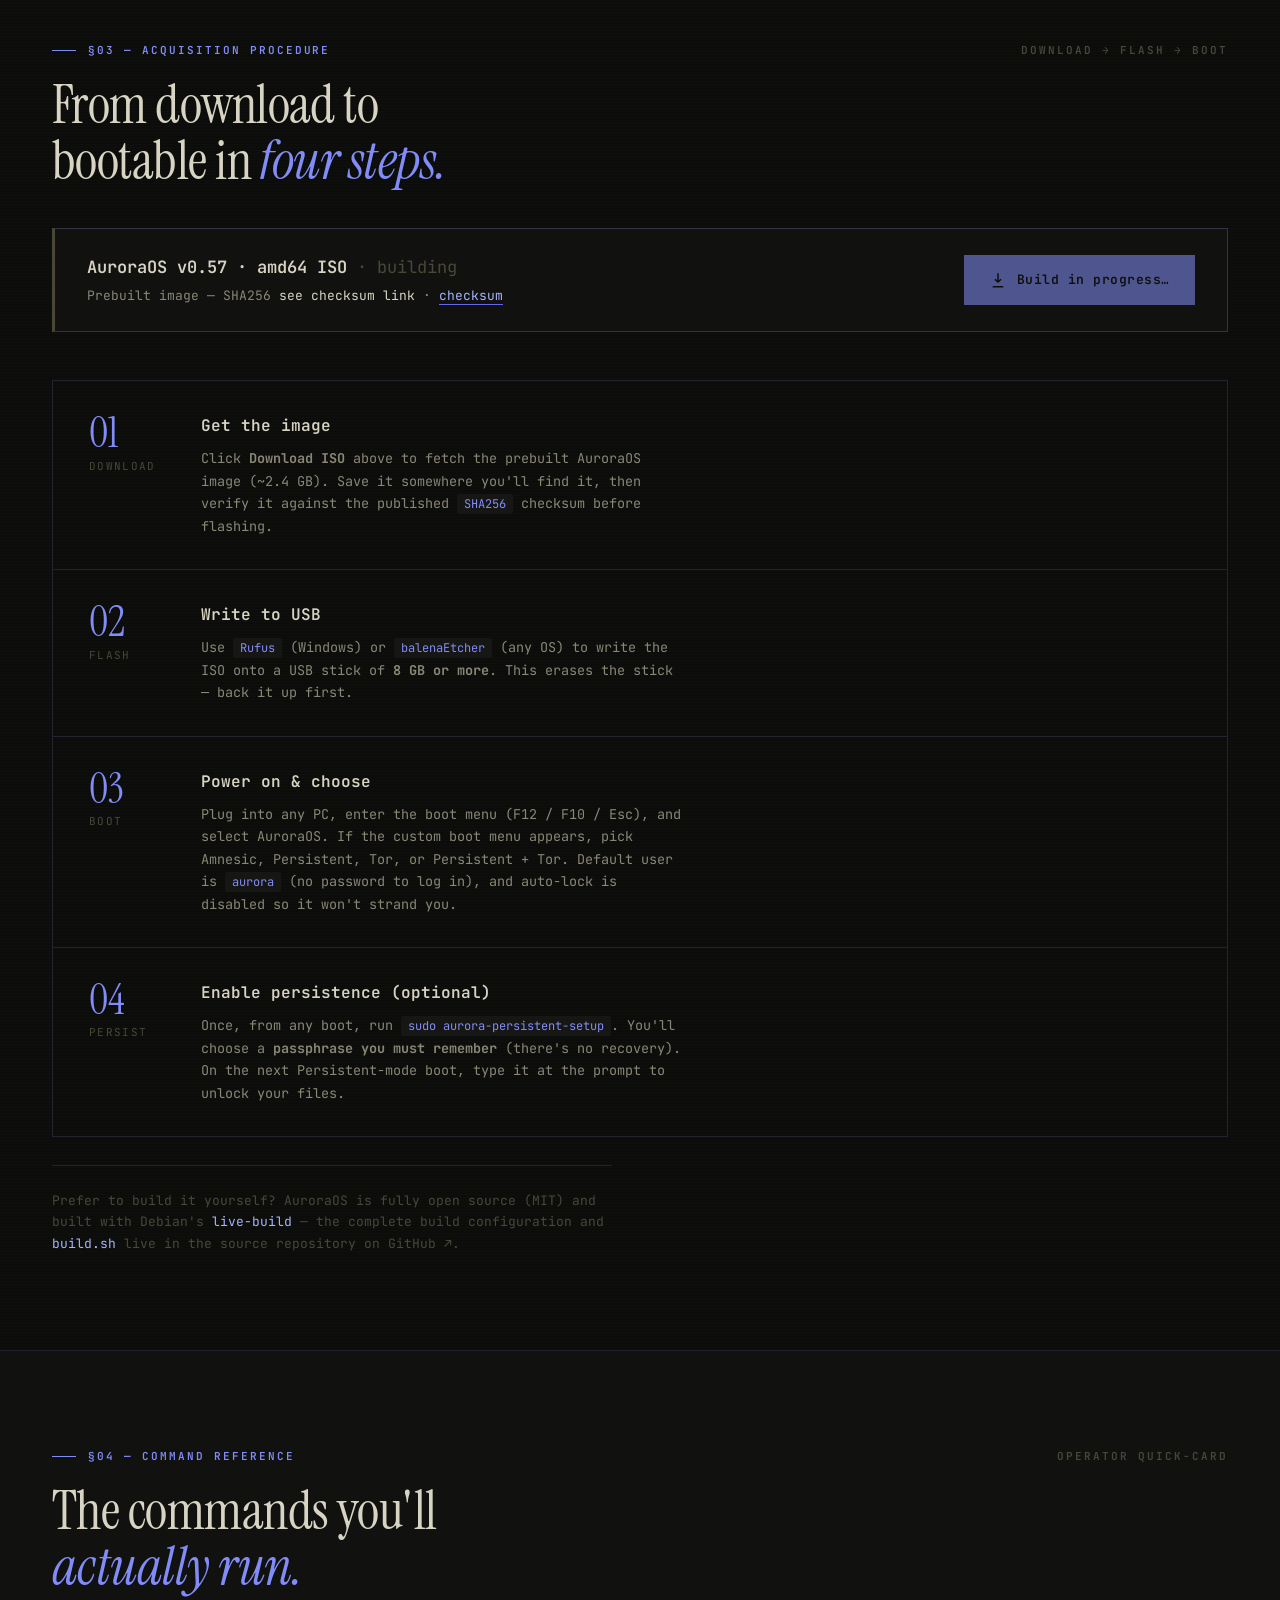
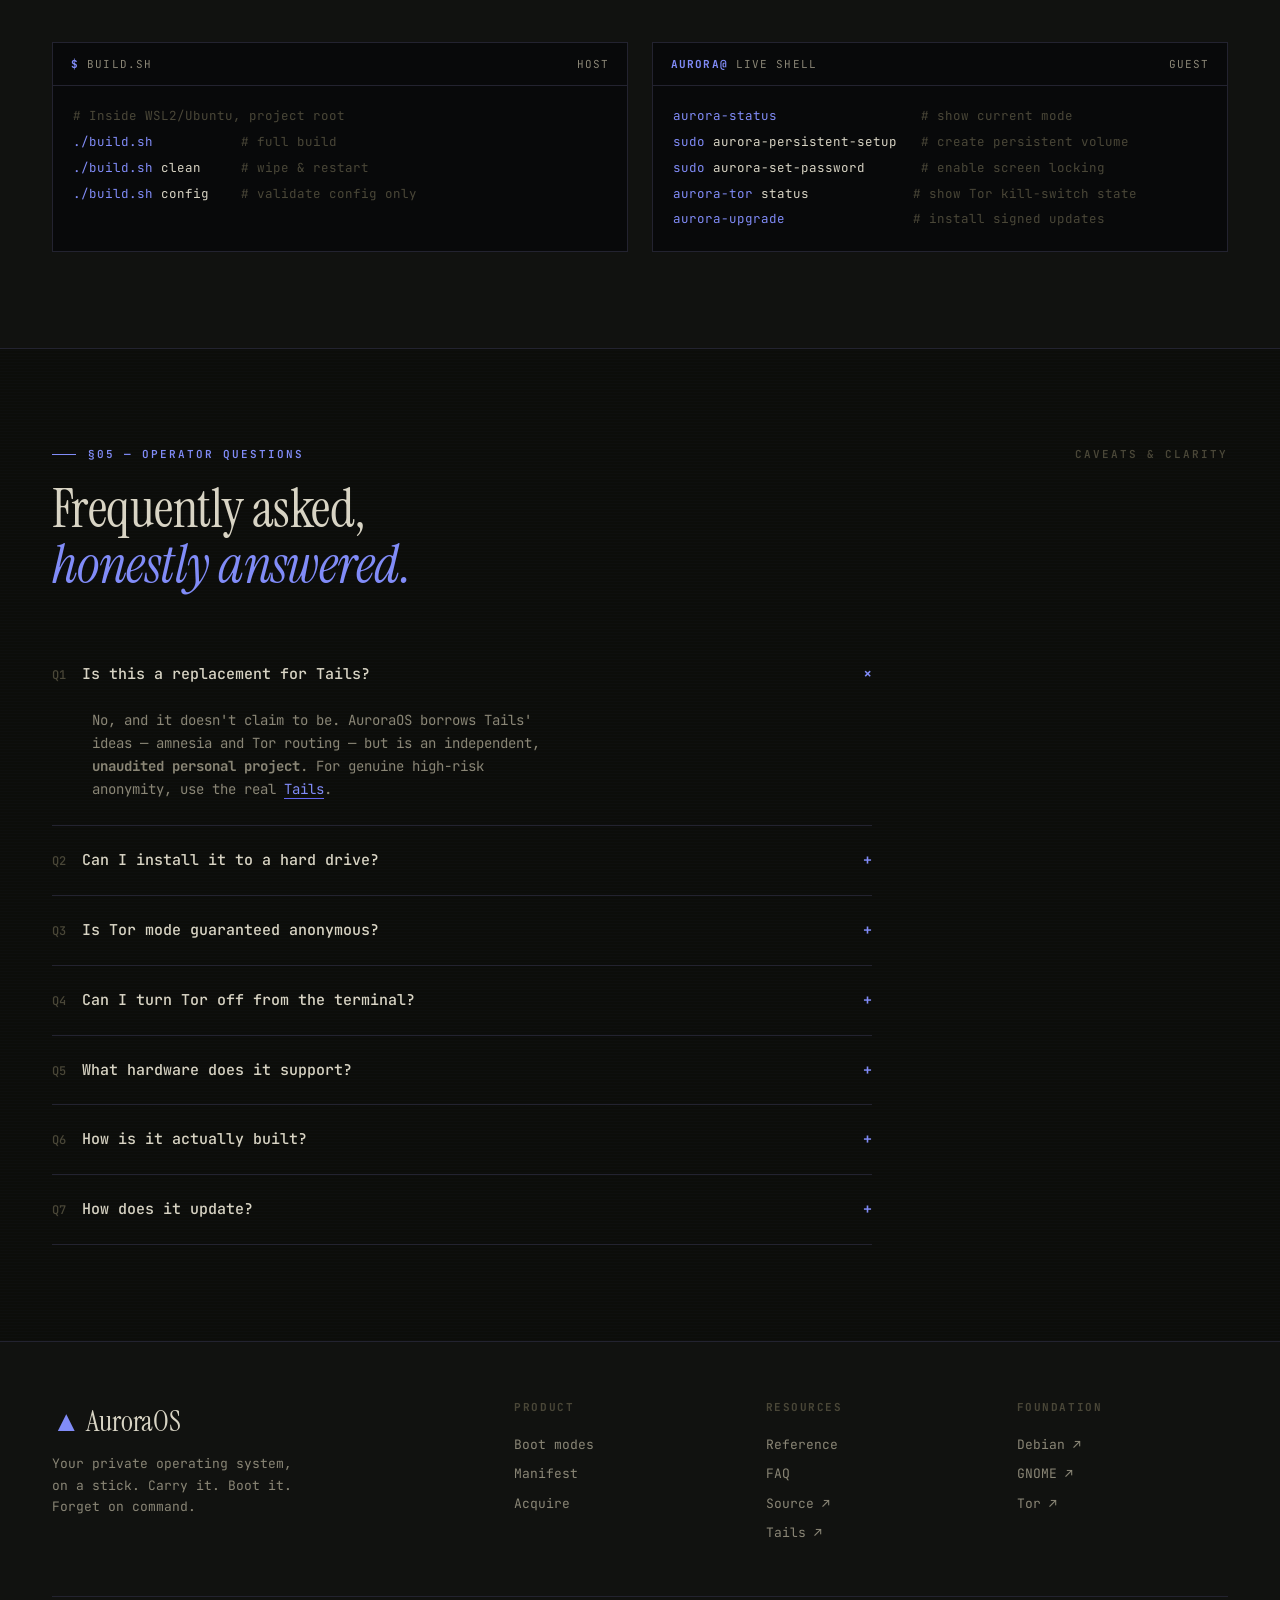
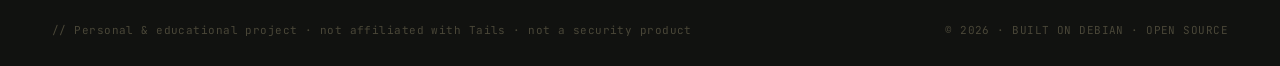
==== commit 59c2d7b0: "Bump version to 0.57 (Unsafe Browser /dev/shm + bridge/clipboard fixes) Co-Authored-By: Claude Opus " ====
--- a/website/index.html
+++ b/website/index.html
@@ -19,7 +19,7 @@
       <div class="nav__inner">
         <a href="#top" class="nav__brand">
           <span class="glyph">▲</span> AURORA<span style="color:var(--ink-faint)">/</span>OS
-          <span class="id">v0.56 · BKM-12</span>
+          <span class="id">v0.57 · BKM-12</span>
         </a>
         <div class="nav__links" id="navLinks">
           <a href="#modes">Modes</a>
@@ -183,7 +183,7 @@
       <!-- Download CTA -->
       <div class="dl reveal" id="dlBox">
         <div class="dl__left">
-          <div class="dl__name">AuroraOS <span id="dlVer">v0.56</span> · amd64 ISO</div>
+          <div class="dl__name">AuroraOS <span id="dlVer">v0.57</span> · amd64 ISO</div>
           <div class="dl__sub" id="dlSub">
             Prebuilt image — SHA256 <code id="dlSha">loading…</code>
             · <a href="https://auroraos-download.rob74752.workers.dev/auroraos-0.1-amd64.iso.sha256">checksum</a>
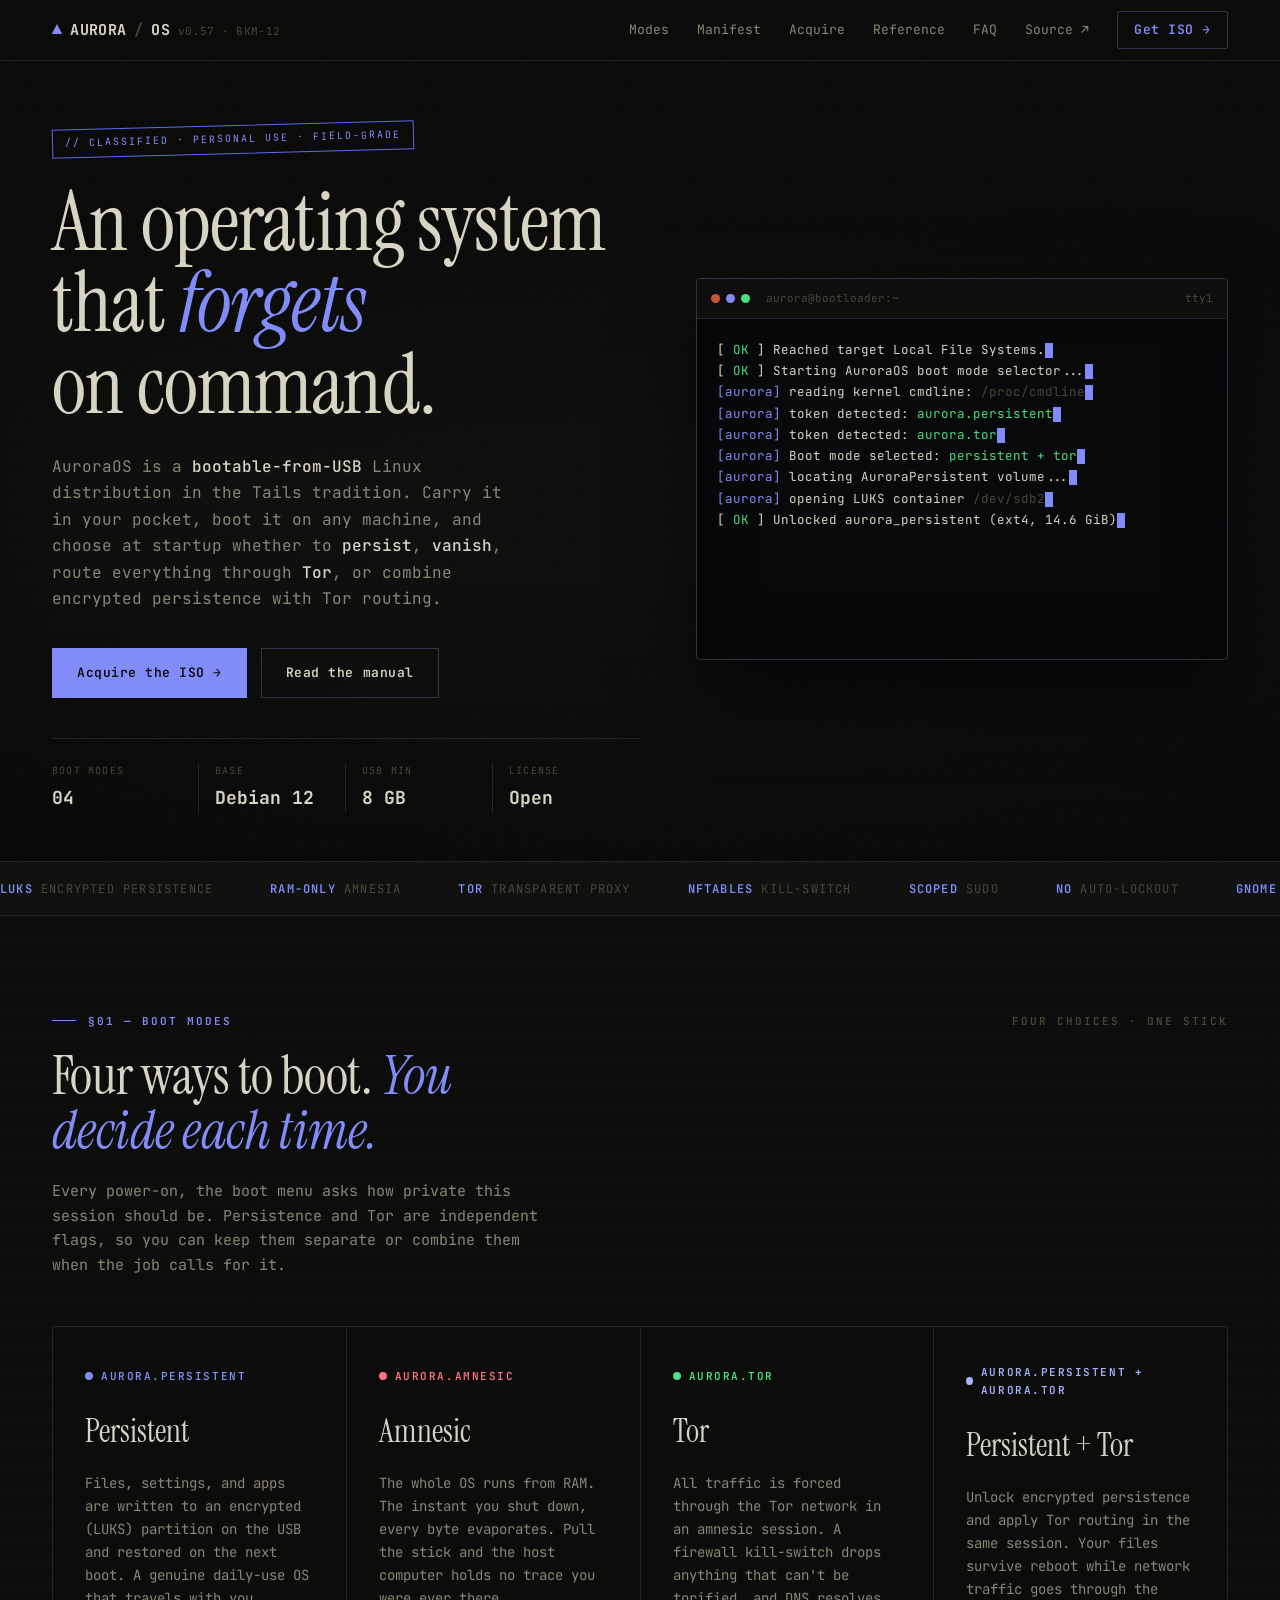
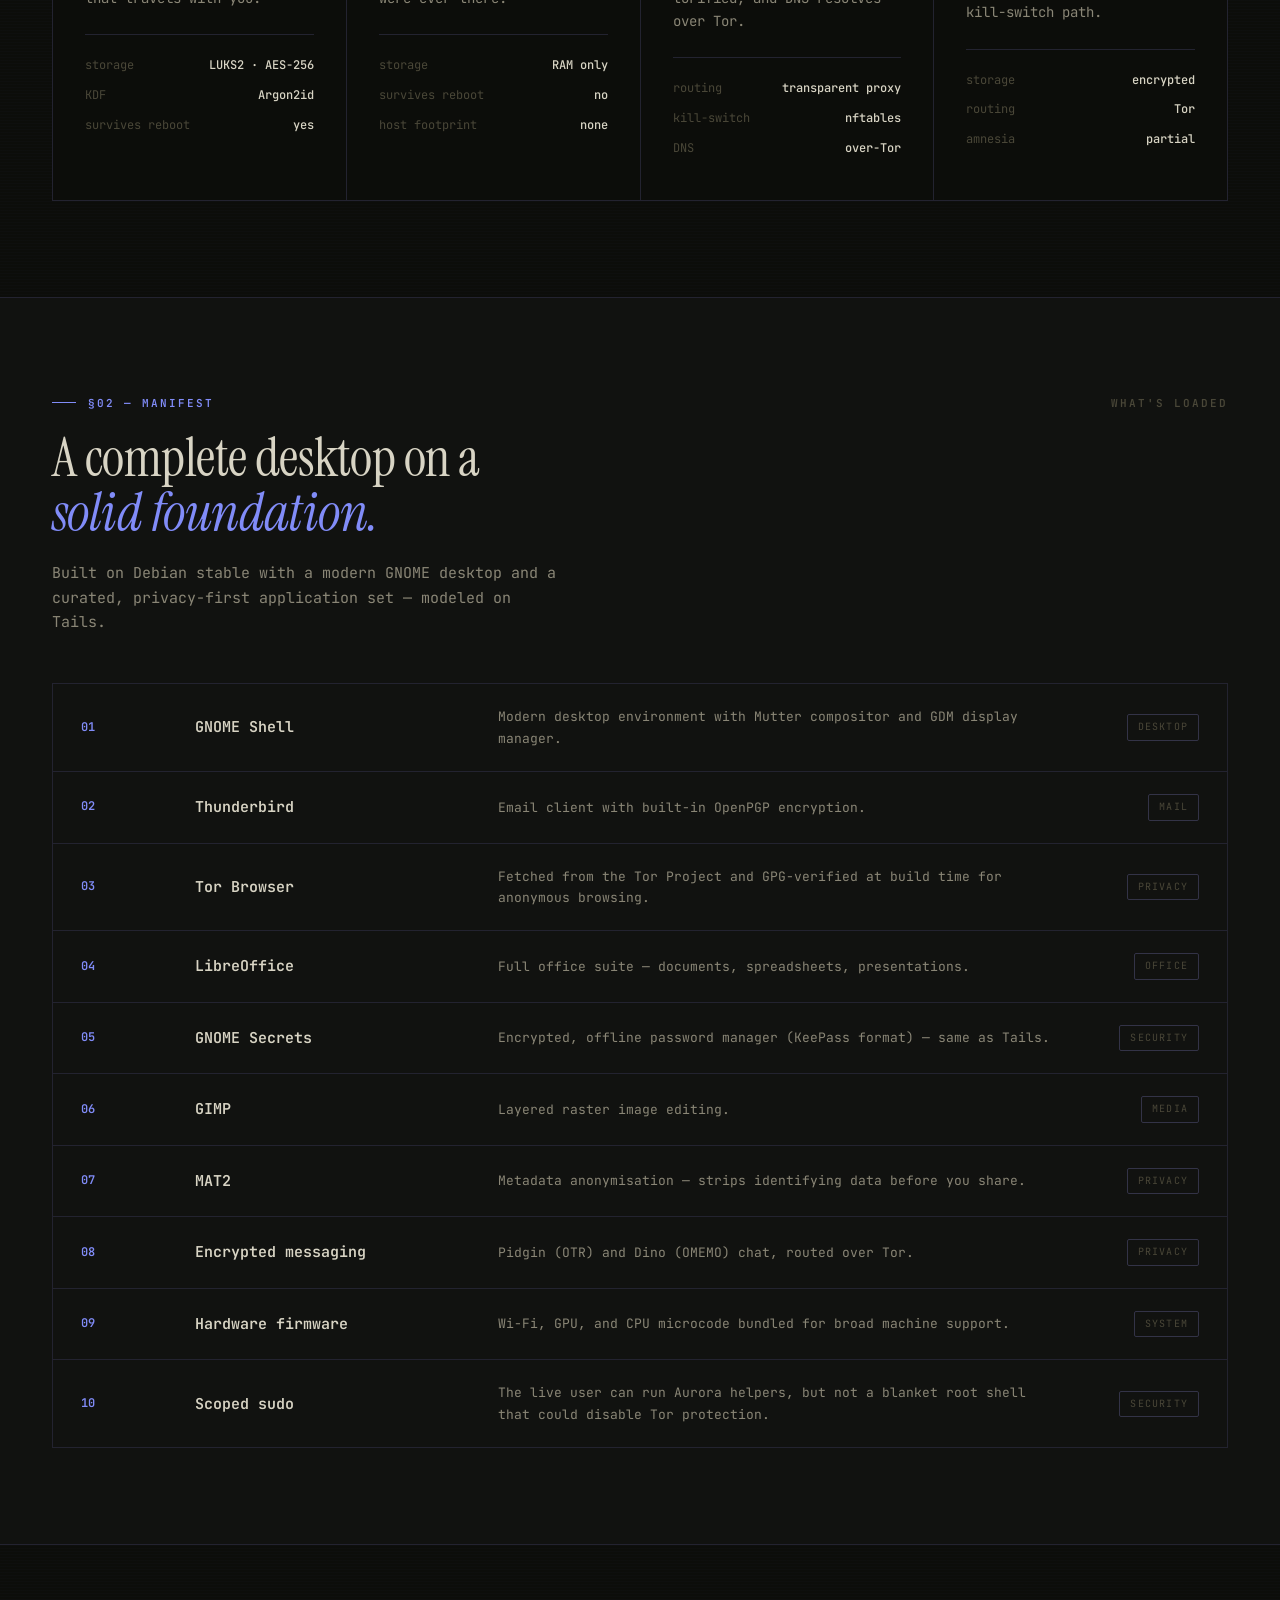
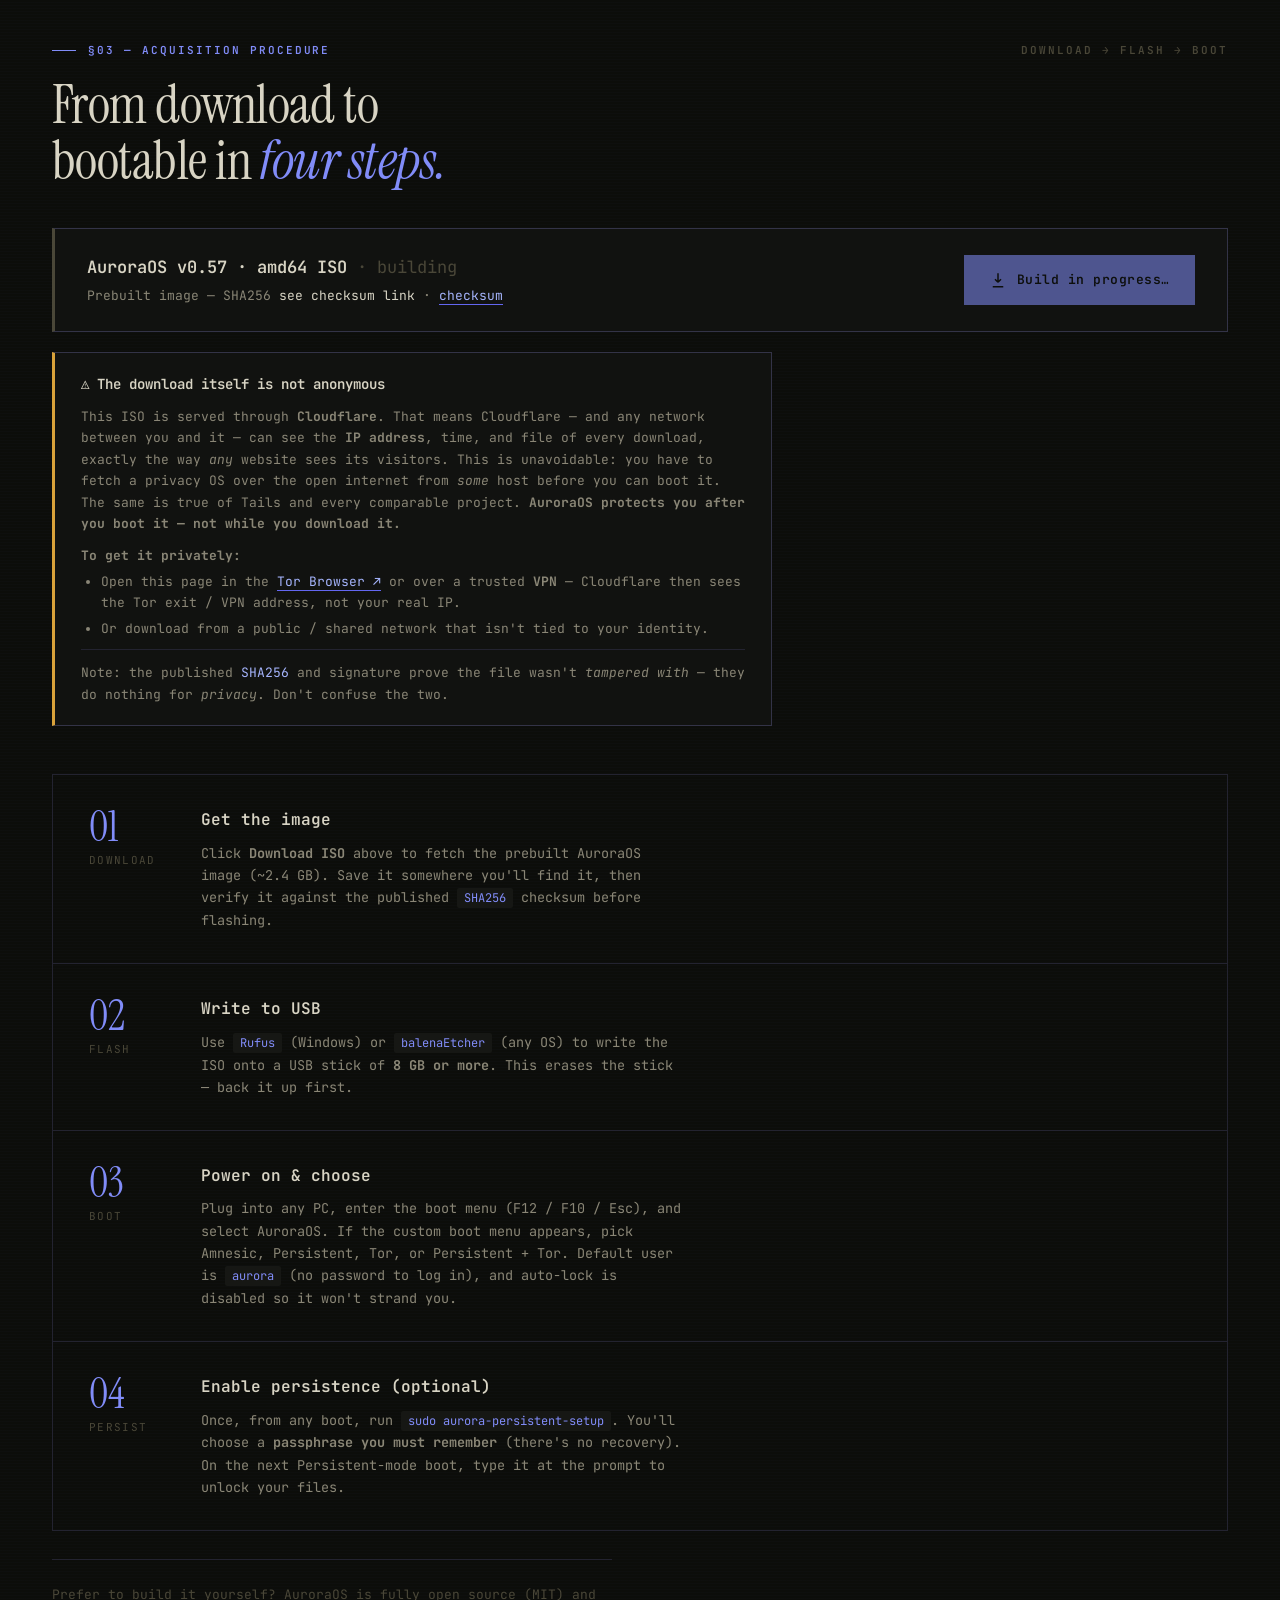
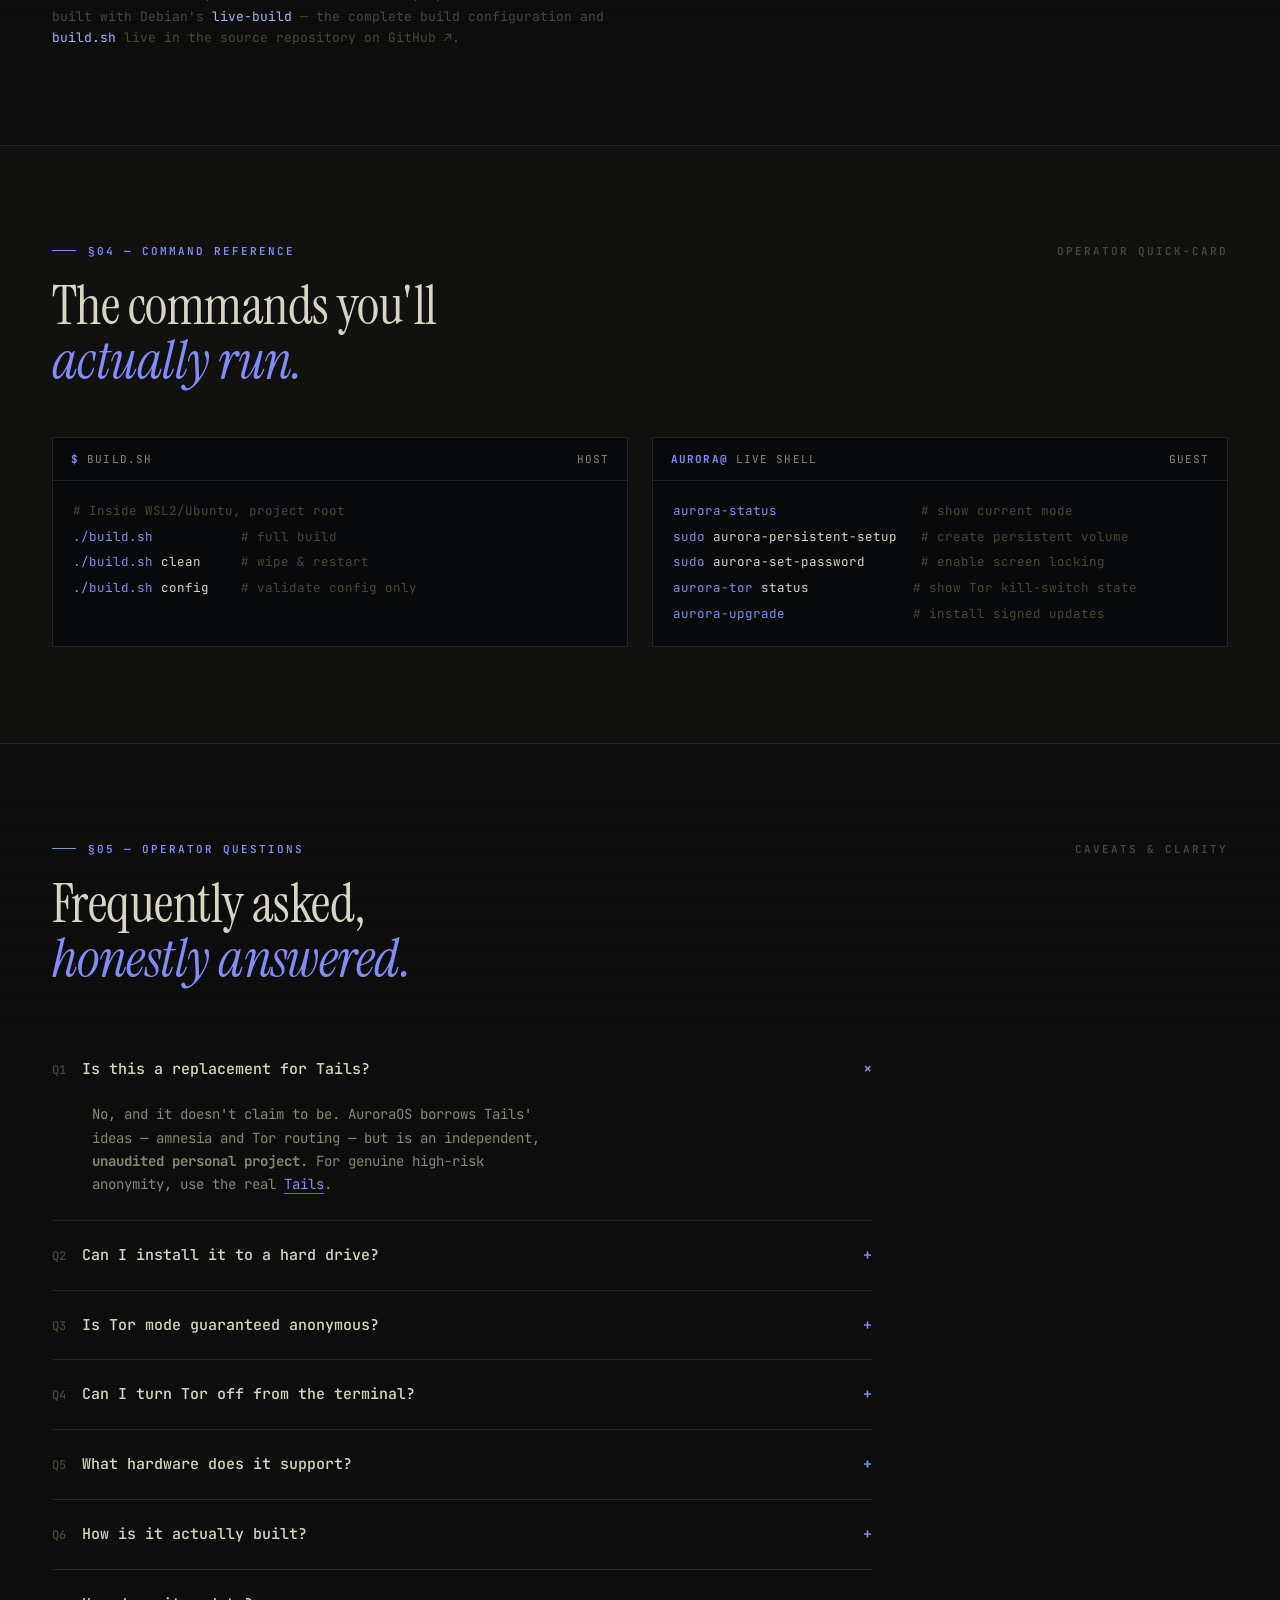
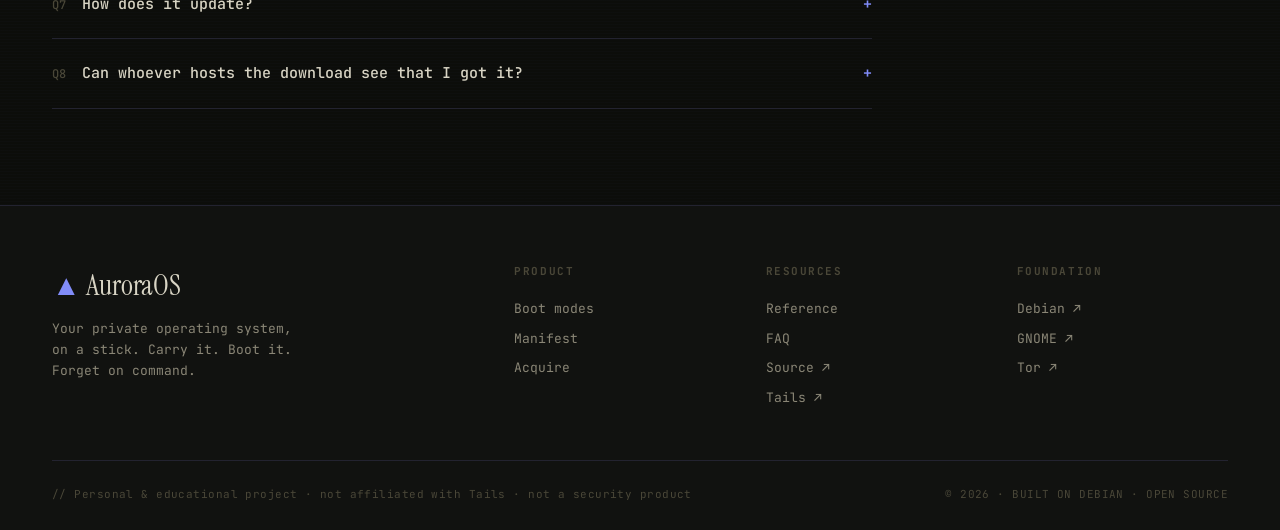
==== commit de24c040: "Website: explain download isn't anonymous + how to protect yourself The ISO is served through Cloudf" ====
--- a/website/index.html
+++ b/website/index.html
@@ -7,7 +7,7 @@
   <meta name="theme-color" content="#0c0d0a" />
   <title>AuroraOS // Field Manual</title>
   <link rel="icon" type="image/svg+xml" href="favicon.svg" />
-  <link rel="stylesheet" href="styles.css?v=indigo5" />
+  <link rel="stylesheet" href="styles.css?v=indigo6" />
 </head>
 <body>
   <div class="fx-grain" aria-hidden="true"></div>
@@ -195,6 +195,29 @@
         </a>
       </div>
 
+      <!-- Download privacy notice -->
+      <div class="privnote reveal">
+        <div class="privnote__hd">⚠ The download itself is not anonymous</div>
+        <p>
+          This ISO is served through <strong>Cloudflare</strong>. That means Cloudflare —
+          and any network between you and it — can see the <strong>IP address</strong>, time,
+          and file of every download, exactly the way <em>any</em> website sees its visitors.
+          This is unavoidable: you have to fetch a privacy OS over the open internet from
+          <em>some</em> host before you can boot it. The same is true of Tails and every
+          comparable project. <strong>AuroraOS protects you after you boot it — not while you
+          download it.</strong>
+        </p>
+        <p class="privnote__do"><b>To get it privately:</b></p>
+        <ul>
+          <li>Open this page in the <a href="https://www.torproject.org/download/" target="_blank" rel="noopener">Tor Browser ↗</a> or over a trusted <strong>VPN</strong> — Cloudflare then sees the Tor exit / VPN address, not your real IP.</li>
+          <li>Or download from a public / shared network that isn't tied to your identity.</li>
+        </ul>
+        <p class="privnote__ft">
+          Note: the published <code>SHA256</code> and signature prove the file wasn't
+          <em>tampered with</em> — they do nothing for <em>privacy</em>. Don't confuse the two.
+        </p>
+      </div>
+
       <div class="proc reveal">
         <div class="proc__step">
           <div class="proc__num">01<small>DOWNLOAD</small></div>
@@ -298,6 +321,10 @@
           <summary><span><span class="q">Q7</span>How does it update?</span><span class="arrow">+</span></summary>
           <div class="faq__ans"><p>Like Tails — not with <code>apt</code>, but by replacing the whole system image with a <strong>cryptographically signed</strong> one. The built-in <strong>AuroraOS Upgrader</strong> notifies you when a new version exists; one click verifies the signature and SHA-256, then atomically swaps the image on the USB (keeping the old one as a rollback). In Tor mode the download routes over Tor. An unsigned or tampered update is <strong>refused</strong>.</p></div>
         </details>
+        <details class="faq__item">
+          <summary><span><span class="q">Q8</span>Can whoever hosts the download see that I got it?</span><span class="arrow">+</span></summary>
+          <div class="faq__ans"><p>Yes. The ISO is served through <strong>Cloudflare</strong>, so it can see the <strong>IP address</strong>, time, and file of each download — the same way any website sees its visitors. There is no way around that: you have to fetch the OS over the open internet before you can boot it, and Tails and others are in exactly the same position. To avoid it, download over the <strong>Tor Browser</strong> or a <strong>VPN</strong>, or from a network not tied to you — then the host sees the Tor exit / VPN address instead of your real one. The published checksum and signature protect the file's <strong>integrity</strong>, not your <strong>privacy</strong> — and AuroraOS only makes you anonymous <em>after</em> you boot it, not while downloading.</p></div>
+        </details>
       </div>
     </section>
 
@@ -321,6 +348,6 @@
     </footer>
   </div>
 
-  <script src="app.js?v=indigo5"></script>
+  <script src="app.js?v=indigo6"></script>
 </body>
 </html>
--- a/website/styles.css
+++ b/website/styles.css
@@ -254,6 +254,25 @@
 }
 .proc__note code { color: var(--accent-soft); }
 
+/* ---- Download privacy callout ---- */
+.privnote {
+  margin-top: 20px; padding: 20px 26px; max-width: 80ch;
+  border: 1px solid var(--line-2); border-left: 3px solid var(--warn, #d9a23a);
+  background: var(--bg-2);
+}
+.privnote__hd { font-weight: 600; font-size: 14px; color: var(--ink); margin-bottom: 10px; }
+.privnote p { font-size: 13px; color: var(--ink-dim); line-height: 1.65; }
+.privnote p + p, .privnote ul + p { margin-top: 10px; }
+.privnote__do { color: var(--ink); margin-top: 12px; }
+.privnote ul { margin: 6px 0 0; padding-left: 20px; }
+.privnote li { font-size: 13px; color: var(--ink-dim); line-height: 1.6; margin-top: 5px; }
+.privnote a { color: var(--accent-soft); border-bottom: 1px solid var(--accent-dim); }
+.privnote code { color: var(--accent-soft); }
+.privnote__ft {
+  margin-top: 14px; padding-top: 12px; border-top: 1px solid var(--line);
+  font-size: 12px; color: var(--ink-faint);
+}
+
 /* ---- Procedure ---- */
 .proc { margin-top: 48px; border: 1px solid var(--line); }
 .proc__step {
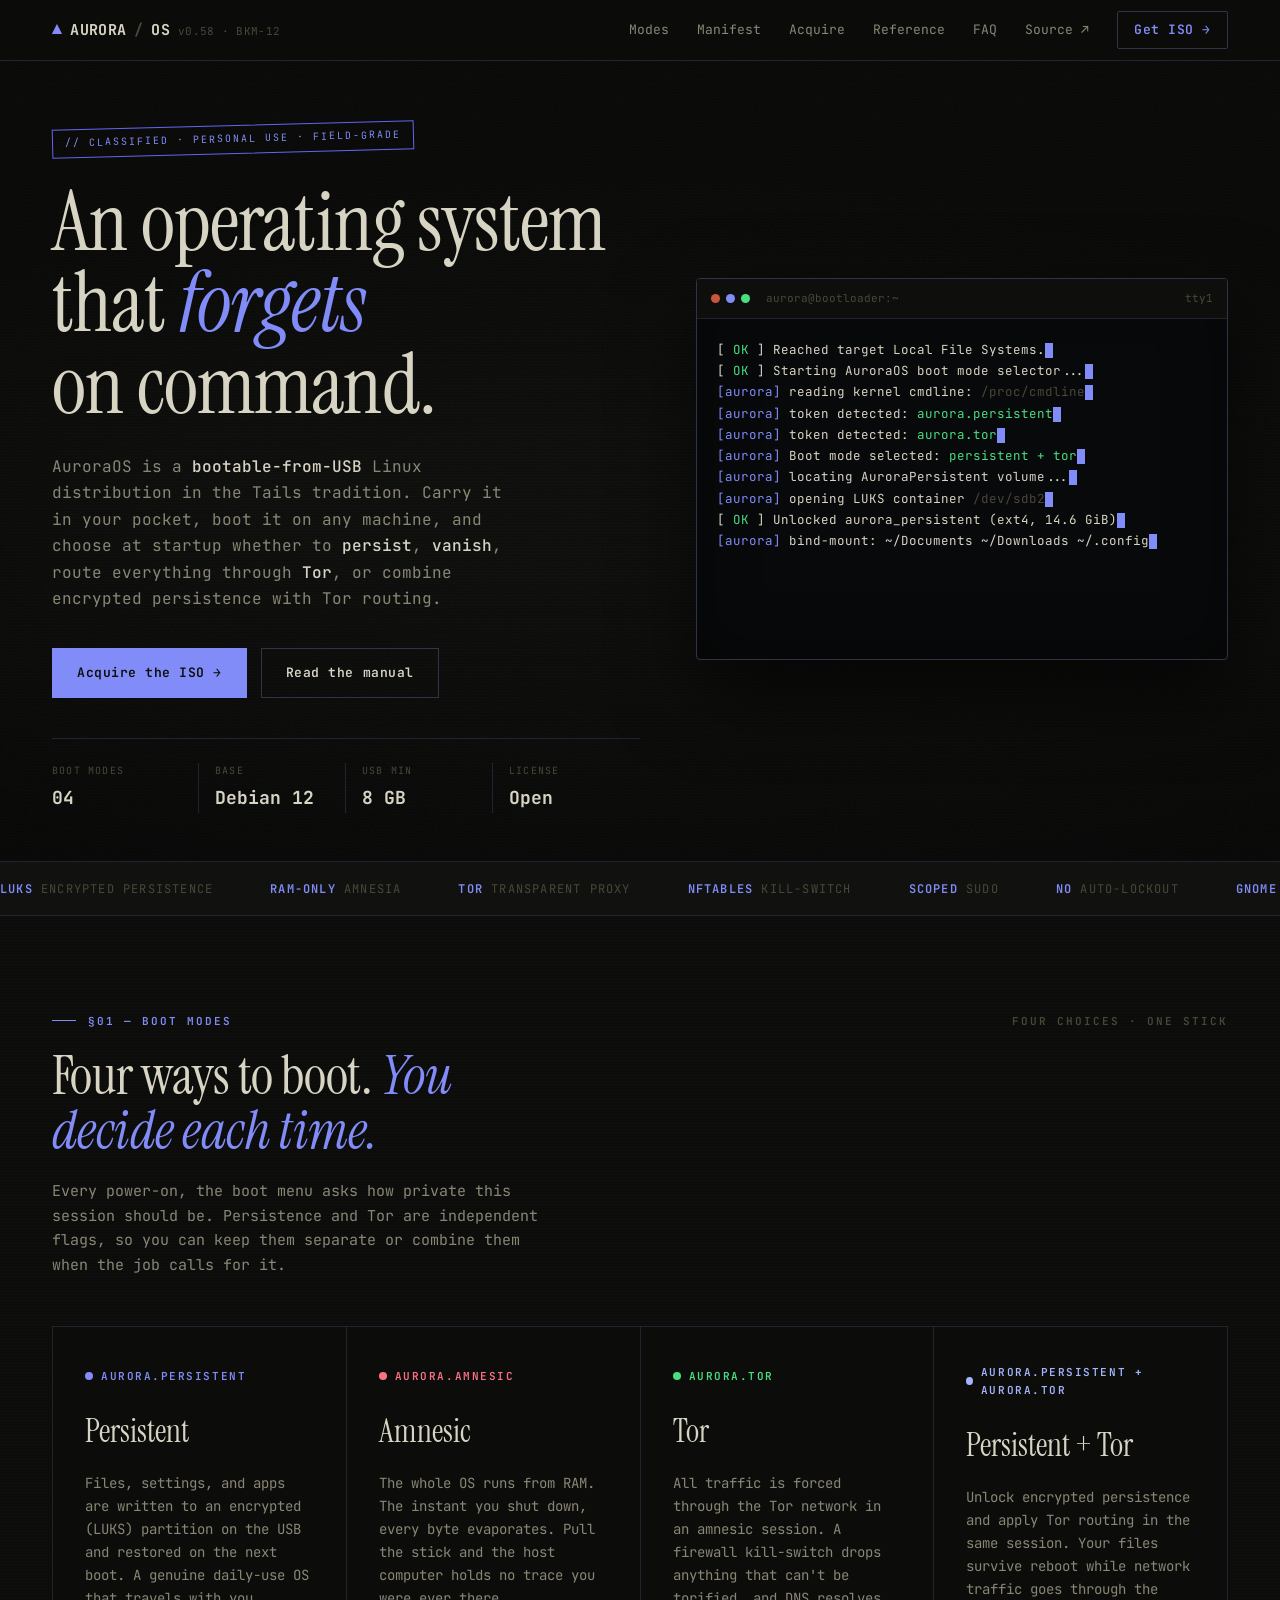
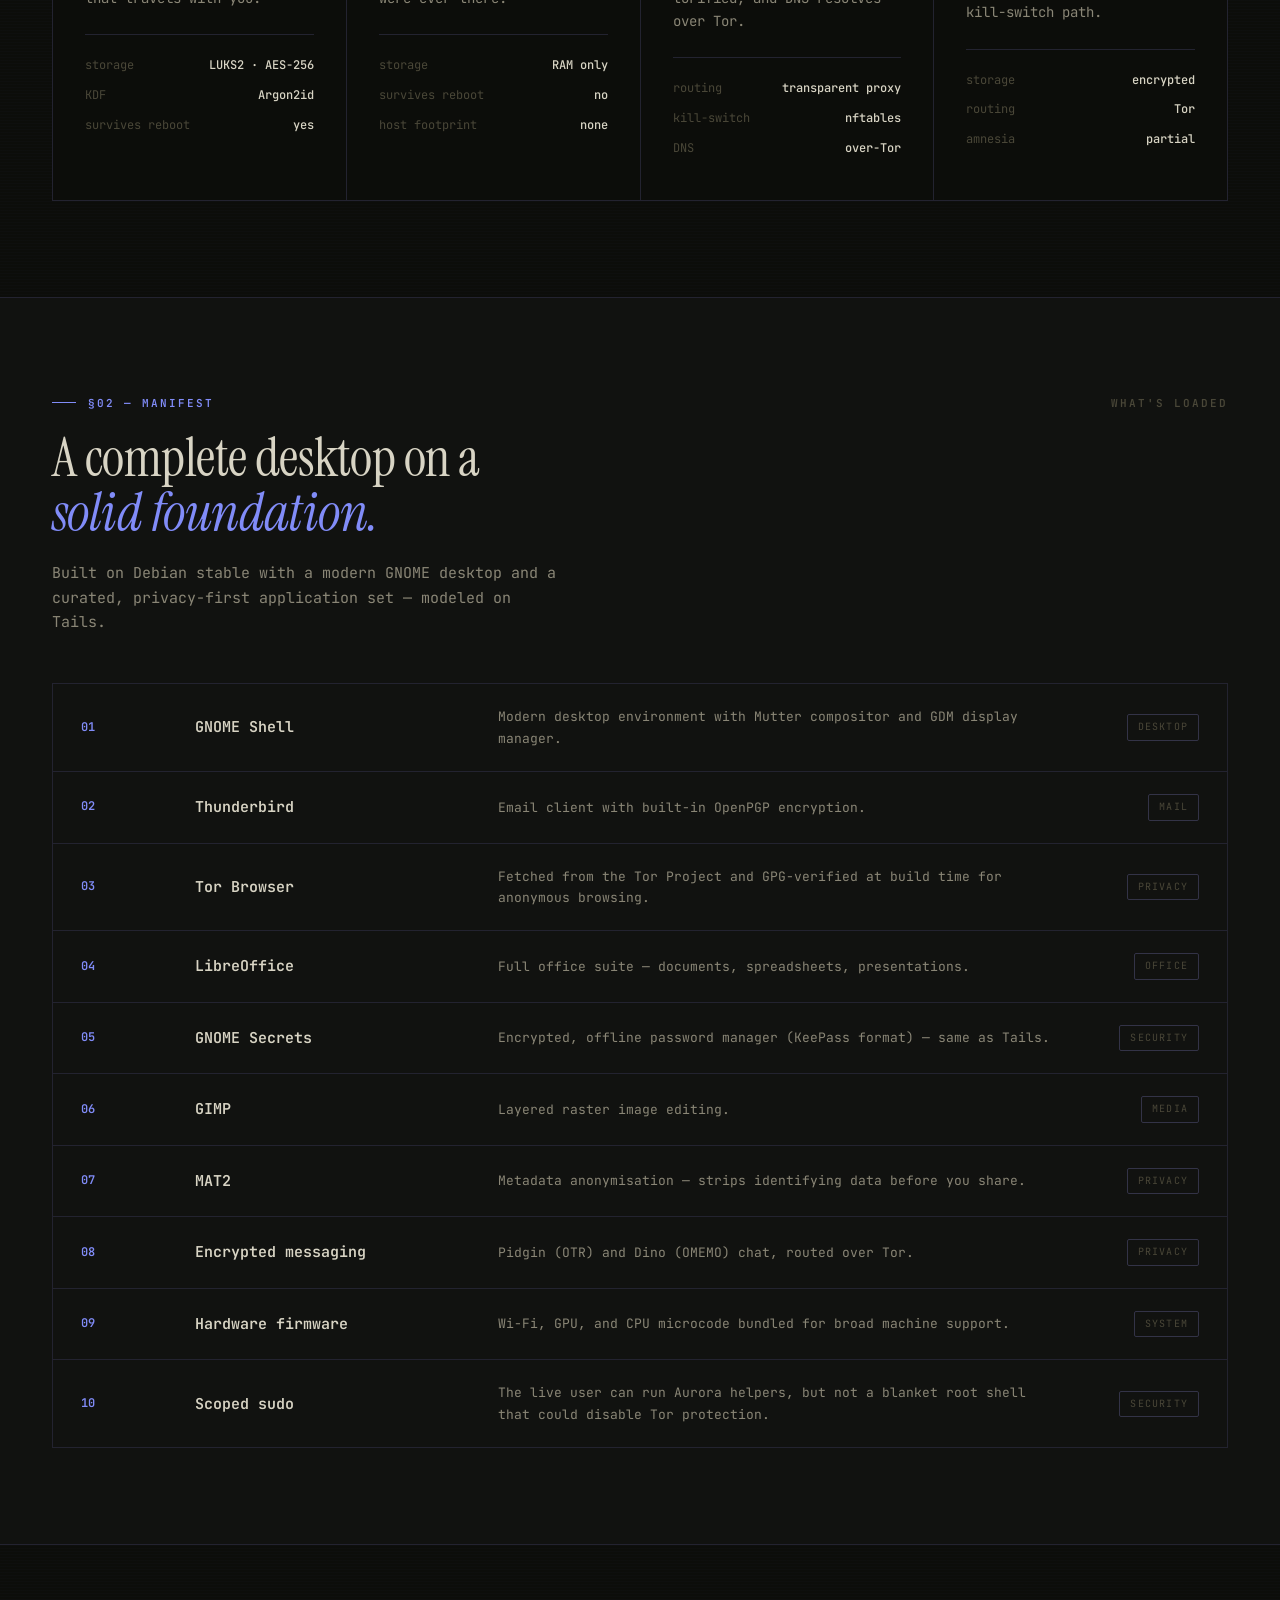
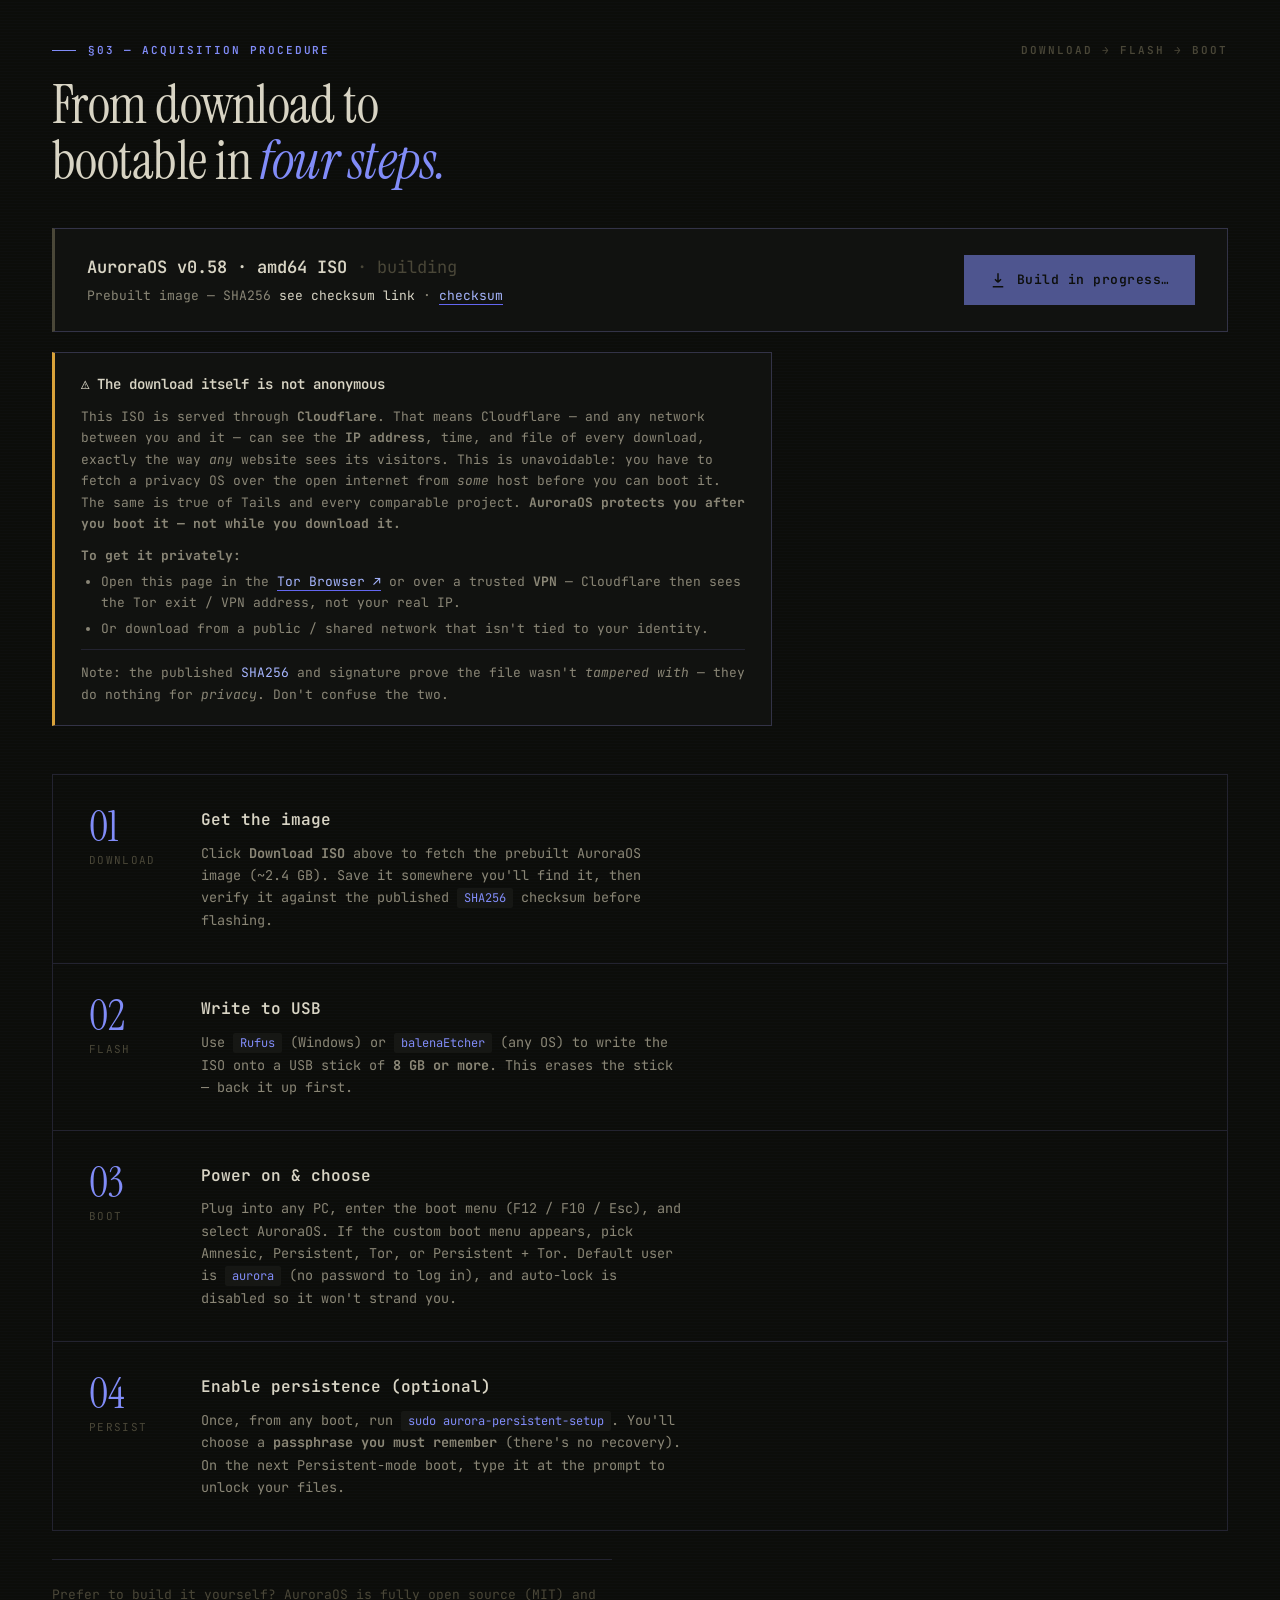
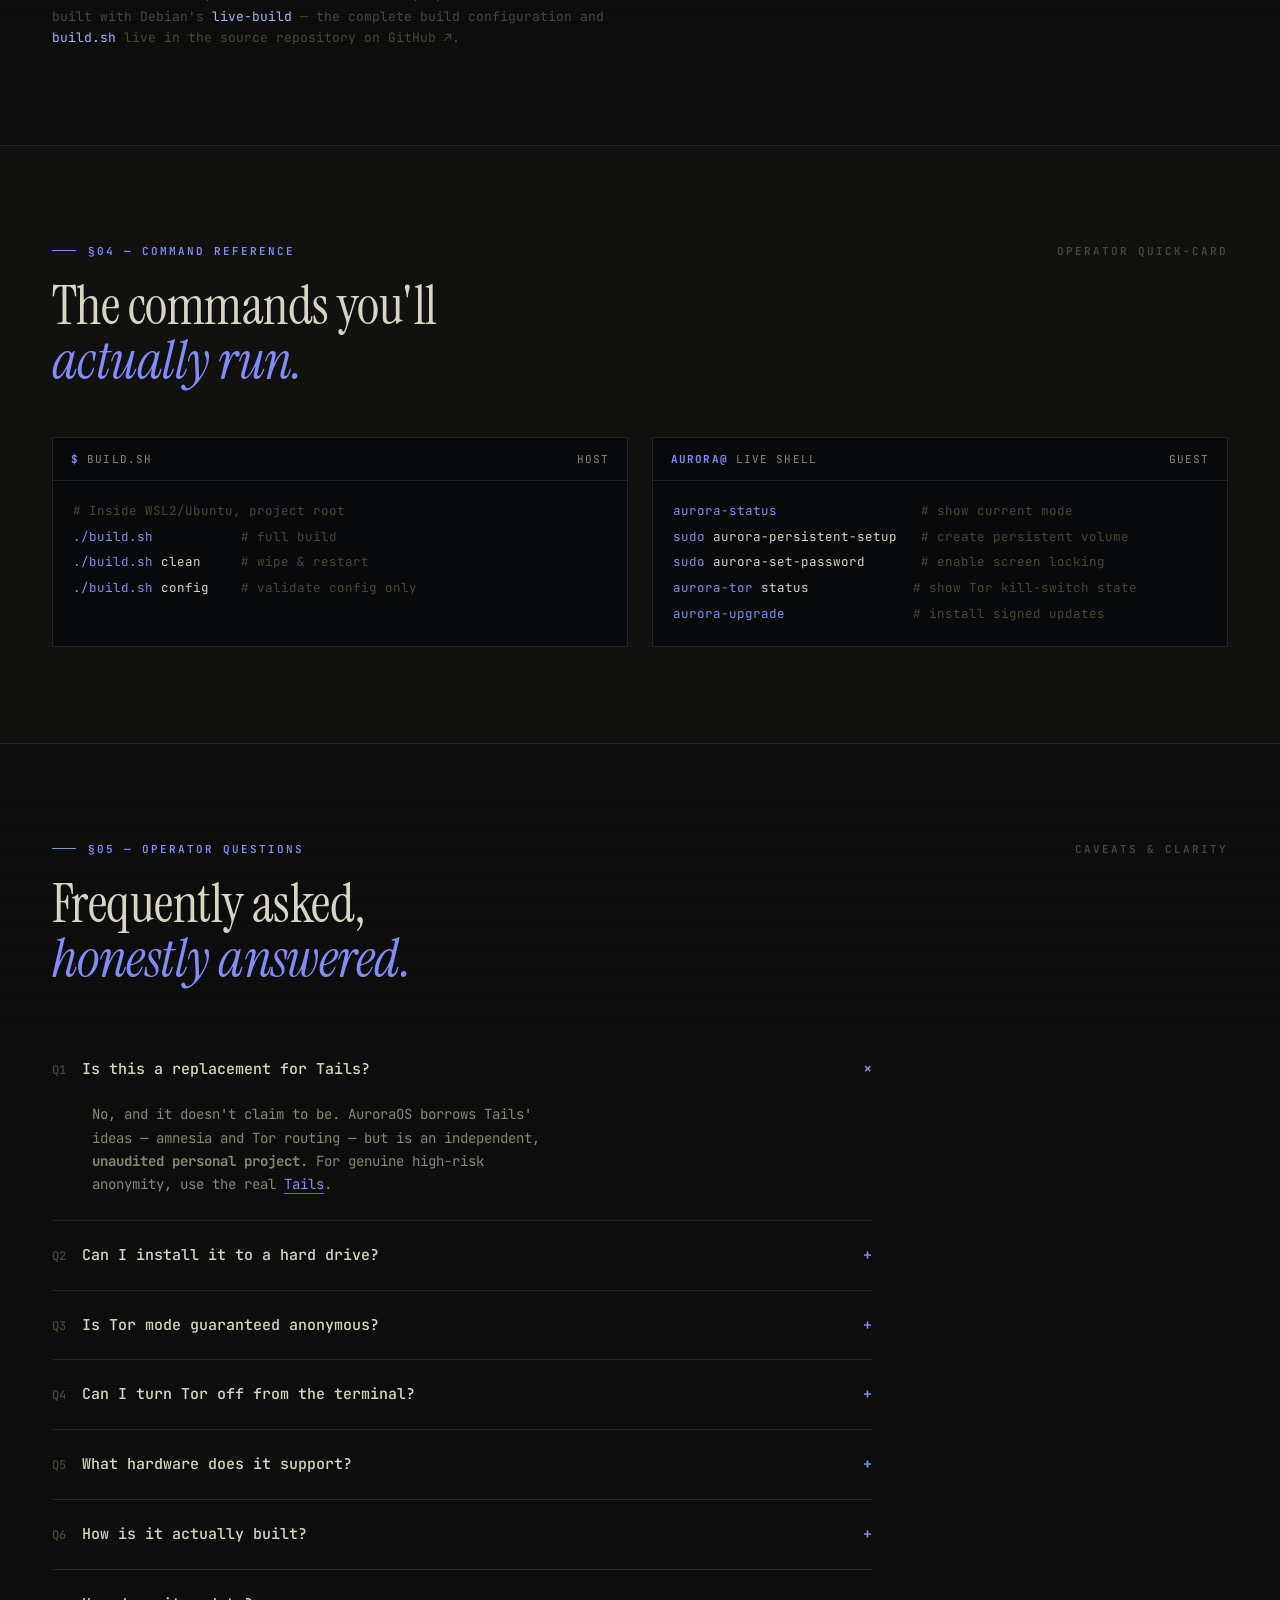
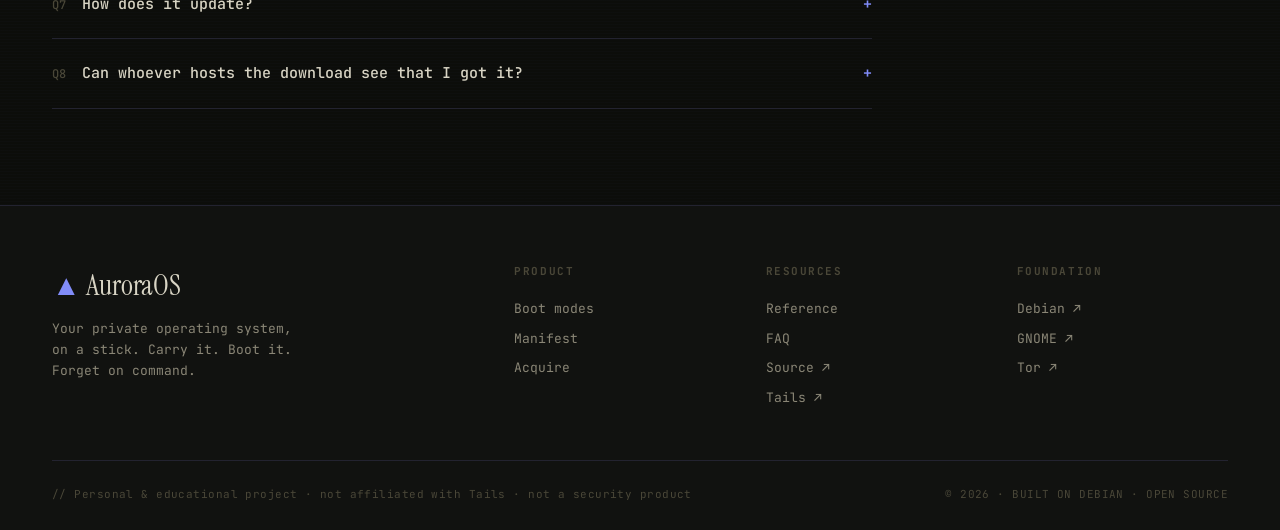
==== commit aa192770: "Bump version to 0.58 (QR/JSON bridges + Unsafe Browser + clipboard fixes) Co-Authored-By: Claude Opu" ====
--- a/website/index.html
+++ b/website/index.html
@@ -19,7 +19,7 @@
       <div class="nav__inner">
         <a href="#top" class="nav__brand">
           <span class="glyph">▲</span> AURORA<span style="color:var(--ink-faint)">/</span>OS
-          <span class="id">v0.57 · BKM-12</span>
+          <span class="id">v0.58 · BKM-12</span>
         </a>
         <div class="nav__links" id="navLinks">
           <a href="#modes">Modes</a>
@@ -183,7 +183,7 @@
       <!-- Download CTA -->
       <div class="dl reveal" id="dlBox">
         <div class="dl__left">
-          <div class="dl__name">AuroraOS <span id="dlVer">v0.57</span> · amd64 ISO</div>
+          <div class="dl__name">AuroraOS <span id="dlVer">v0.58</span> · amd64 ISO</div>
           <div class="dl__sub" id="dlSub">
             Prebuilt image — SHA256 <code id="dlSha">loading…</code>
             · <a href="https://auroraos-download.rob74752.workers.dev/auroraos-0.1-amd64.iso.sha256">checksum</a>
